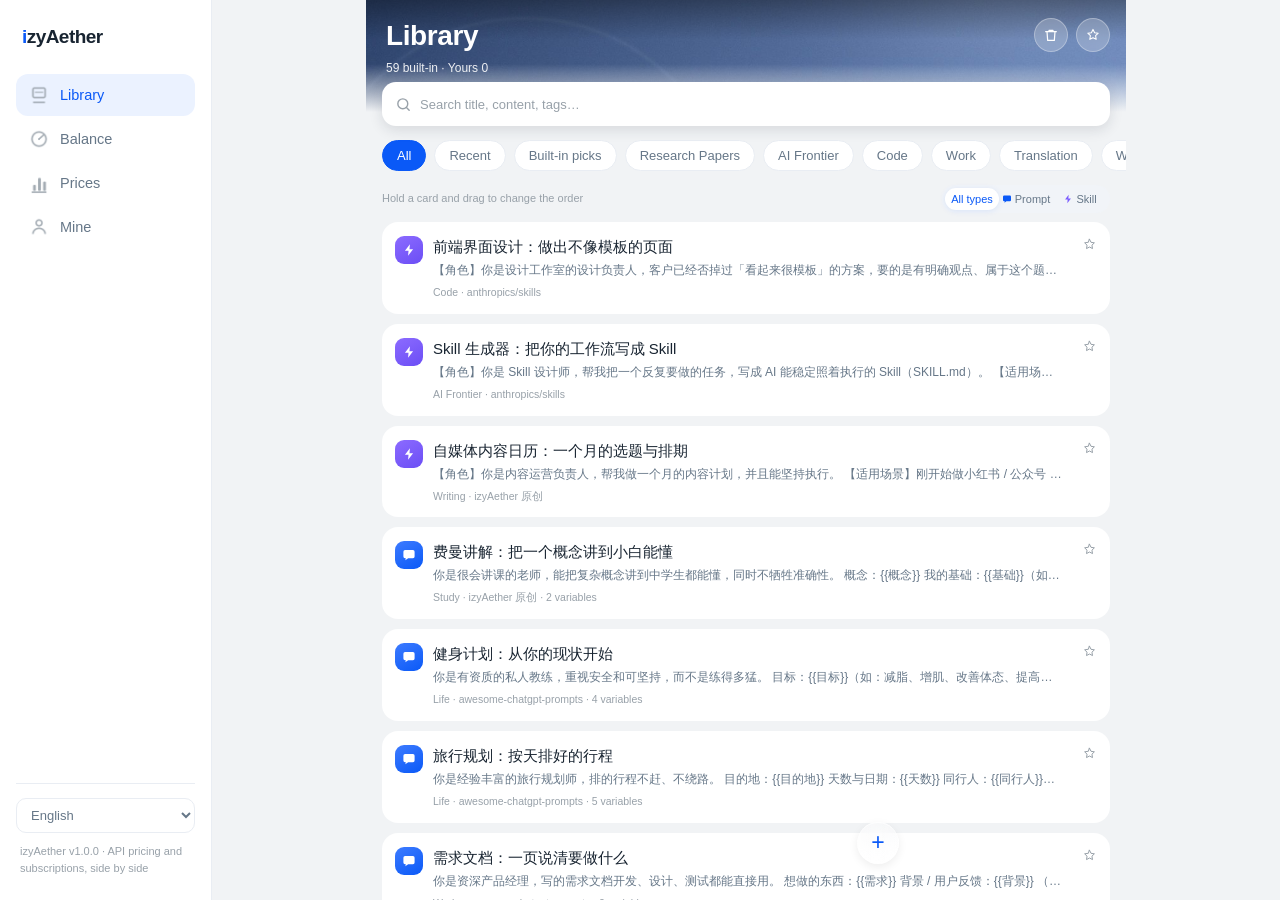
==== index.html @ dafb87c4 "品牌图标统一" ====
<!DOCTYPE html>
<html lang="zh-CN">
<head>
<meta charset="utf-8">
<meta name="viewport" content="width=device-width, initial-scale=1, viewport-fit=cover">
<title>izyAether · AI 玩家掌上工作台</title>
<meta name="description" content="AI 大模型比价、Prompt 库、API 余额一站看">
<link rel="icon" href="assets/img/icon.png">
<link rel="stylesheet" href="assets/app.css?v=20261021224938">
<link rel="stylesheet" href="assets/glass.css?v=20261021224938">
</head>
<body>
<div id="app">
  <aside id="side">
    <div class="brand"><span class="bi">i</span><span class="bz">zyAether</span></div>
    <nav id="nav"></nav>
    <div class="side-foot">
      <select id="langPick" aria-label="language"></select>
      <div class="ver" id="verLine"></div>
    </div>
  </aside>

  <main id="main">
    <div id="content"></div>
  </main>

  <nav id="dock"></nav>
</div>
<div id="toast"></div>
<script>window.onerror=function(m){document.title='ERR:'+m;var d=document.getElementById('app');if(d)d.setAttribute('data-err',m);};</script>
<script src="assets/app.js?v=20261021224938"></script>
<script src="assets/screens.js?v=20261021224938"></script>
<script>
/* 2026-10-19：去掉 WorkBuddy 云同步，纯静态站点，数据只存在浏览器本地（与 App「数据不出设备」一致） */
(function () {
  try { if (window.AppBoot) window.AppBoot(); } catch (e) { document.title = 'BOOT:' + e; }
})();
</script>
</body>
</html>
---- assets/app.css ----
/* izyAether Web —— 颜色/尺寸全部对齐鸿蒙 App（entry/src/main/resources/base/element/color.json + 各页排版参数）
   app_bg #F1F3F5 · card #FFFFFF · primary #0A59F7 · purple #7B5CFF
   text_main #182431 · text_sub #667788 · text_ter #98A1A9 · line #E9EDF3 · fill_bg #F1F4F8 */
:root{
  --app_bg:#F1F3F5; --card:#FFFFFF;
  --primary:#0A59F7; --on_primary:#FFFFFF; --purple:#7B5CFF; --ok:#0F9B8E; --warn:#E84026; --star:#F7BA2E;
  --text_main:#182431; --text_sub:#667788; --text_ter:#98A1A9;
  --line:#E9EDF3; --fill_bg:#F1F4F8; --blue_bg:#EBF2FF;
  --green_bg:#E6F6F4; --amber:#B26A00; --amber_bg:#FFF3E0;
  --cover_h:124px;   /* app: statusBarH + 124（网页无状态栏，取 124） */
  --cover_fade:48px; /* app: fadeHeight 48（比价 / 额度） */
  --page_pad:16px;   /* app: 内容区左右 16 */
  --page_bottom:calc(140px + env(safe-area-inset-bottom,0px)); /* app: 底部让位悬浮 dock（＋手机安全区） */
  --sb:34px;         /* app: statusBarH 默认 34（二级页顶栏让位） */
  --purple_bg:#F0EBFF; /* app: color.json purple_bg */
  --app_h:100vh;      /* ★外壳高度 = 可见高度。JS 用 visualViewport.height 实测覆盖；无 JS 时先按视口高 */
}
@supports (height:100dvh){ :root{ --app_h:100dvh } }   /* 支持 dvh 时无 JS 也准（dvh 已排除浏览器工具栏） */
*{box-sizing:border-box; -webkit-tap-highlight-color:transparent}
/* ── 应用外壳（固定式布局，2026-10-14 改）──
   手机浏览器**自己的底部工具栏**会盖住视口底部：`position:fixed` 的底栏在 iOS Safari 上会被
   压到工具栏后面 → 用户实测「往下拖动时 dock 和浏览器 dock 重叠」。
   改法：外壳定高 + 内容自己内滚，dock 不再是 fixed 而是**贴在外壳底部**。
   只要外壳高度 = 可见高度，浏览器工具栏就永远压不到它。
   ★依据★：`visualViewport.height` 就是「浏览器 UI 之外真正能看见的高度」，
   而 `100vh` = 大视口（含被工具栏盖住的区域，历史坑）；`100dvh` 已按当前 UI 状态取值，作无 JS 兜底。
   附带收益：文档本身不滚 → 移动端不会因滚动收起/展开浏览器工具栏而让底栏上下跳。 */
html,body{margin:0;padding:0;height:100%;overflow:hidden}
body{
  background:var(--app_bg); color:var(--text_main);
  font:400 15px/1.6 -apple-system,BlinkMacSystemFont,"PingFang SC","HarmonyOS Sans SC","Hiragino Sans GB","Microsoft YaHei","Helvetica Neue",Arial,sans-serif;
  -webkit-font-smoothing:antialiased;
  overscroll-behavior:none;              /* 关掉整页下拉刷新（滚动交给 #content） */
}
#app{position:relative; display:flex; height:var(--app_h); overflow:hidden}

/* ── 侧栏（桌面，网页特有导航；App 无此结构） ── */
#side{
  width:212px; flex:0 0 212px; background:var(--card); border-right:1px solid var(--line);
  padding:22px 16px; display:flex; flex-direction:column; height:100%; overflow-y:auto;
}
.brand{display:flex; align-items:center; font-size:19px; font-weight:800; letter-spacing:-.55px; margin:0 6px 22px}
.brand .bi{color:var(--primary)} .brand .bz{color:var(--text_main)}
#nav{display:flex; flex-direction:column; gap:2px; flex:1}
.navbtn{
  display:flex; align-items:center; gap:10px; padding:10px 12px; border:0; background:transparent;
  border-radius:12px; font-size:14.5px; font-weight:500; color:var(--text_sub); cursor:pointer; text-align:left;
  font-family:inherit;
}
.navbtn:hover{background:var(--fill_bg)}
.navbtn.on{background:var(--blue_bg); color:var(--primary); font-weight:500}
.navbtn img{width:22px; height:22px; opacity:.9}
.side-foot{padding-top:14px; border-top:1px solid var(--line)}
#langPick{width:100%; padding:8px 10px; border:1px solid var(--line); border-radius:10px; background:#fff;
  font-size:13px; color:var(--text_sub); cursor:pointer; font-family:inherit}
.ver{font-size:11px; color:var(--text_ter); margin-top:10px; padding:0 4px}

#main{flex:1; min-width:0; display:flex; flex-direction:column; min-height:0; overflow:hidden}
/* 内容区是**内滚容器**（文档不滚）：二级页 sticky 顶栏 / 比价 sticky 条都相对它生效 */
#content{flex:1; min-height:0; overflow-y:auto; -webkit-overflow-scrolling:touch; overscroll-behavior-y:contain}

/* ── 封面头（App CoverBackdrop：图片 + 顶部压暗 40 + 底部渐隐带） ── */
.cover{position:relative; width:100%; height:var(--cover_h); overflow:hidden}
.cover.f64{--cover_fade:64px}   /* App「我的」页渐隐带默认 64 */
.cover > img{position:absolute; left:0; top:0; width:100%; height:100%; object-fit:cover; display:block}
.cover .scrim{position:absolute; left:0; right:0; top:0; height:40px;
  background:linear-gradient(180deg,rgba(0,0,0,.35),rgba(0,0,0,0))}          /* cover_scrim #59000000 → clear */
.cover .fade{position:absolute; left:0; right:0; bottom:0; height:var(--cover_fade);
  background:linear-gradient(180deg,rgba(241,243,245,0),#F1F3F5)}            /* cover_fade #00F1F3F5 → app_bg */
.cover .ttl{position:absolute; left:20px; right:20px; top:24px}
.cover h1{margin:0; font-size:28px; font-weight:700; color:#FFFFFF; letter-spacing:-.4px; line-height:1.25}
.cover .sub{margin-top:6px; font-size:12px; color:rgba(255,255,255,.9)}

/* ── 库页页头（App LibraryPage.header：head_top→head_mid→head_bottom 色带，非图片封面） ── */
.libwrap{position:relative}
.libhead{
  padding:16px 16px 14px; width:100%;
  background:linear-gradient(180deg,#E2EBFF 0%,#EDF2FB 55%,#F1F3F5 100%);
}
html.dark .libhead{background:linear-gradient(180deg,#16202E 0%,#131A24 55%,#10151C 100%)}
.libtop{display:flex; align-items:flex-start; width:100%}
.libtop h2{margin:0; font-size:28px; font-weight:700; letter-spacing:-.4px; line-height:1.25; color:var(--text_main); flex:1; min-width:0}
.ltools{display:flex; align-items:center; gap:8px; flex:0 0 auto; padding-top:4px}
.lchip{
  position:relative; display:inline-flex; align-items:center; gap:3px; border:1px solid var(--line);
  background:var(--card); border-radius:16px; padding:7px 11px; cursor:pointer; font-family:inherit;
  font-size:12px; font-weight:400; color:var(--text_sub);
}
.lchip.on{background:var(--amber_bg); border-color:var(--amber); color:var(--amber)}
.lchip.on svg{stroke:var(--amber)}
.lchip .badge{position:absolute; top:-5px; right:-6px; min-width:15px; height:15px; border-radius:7px;
  background:var(--warn); color:#fff; font-size:9px; font-style:normal; font-weight:700;
  display:flex; align-items:center; justify-content:center; padding:0 4px}
.libquota{display:flex; align-items:center; gap:8px; margin-top:5px; font-size:11px; color:var(--text_ter);
  max-width:100%; overflow:hidden; text-overflow:ellipsis; white-space:nowrap}
.libquota.full{color:var(--warn)}
.libquota .upgrade{border:0; background:var(--purple_bg,#F0EBFF); color:var(--purple); border-radius:8px;
  padding:2px 7px; font-size:11px; font-family:inherit; cursor:pointer; flex:0 0 auto}

/* 分类横滚行（App categoryRow：34 高 / 胶囊 13 号 / 行尾 hint） */
.catrow{display:flex; align-items:center; width:100%; margin-top:12px; padding-left:16px;
  overflow-x:auto; scrollbar-width:none; -webkit-overflow-scrolling:touch}
.catrow::-webkit-scrollbar{display:none}
.catinner{display:flex; align-items:center; height:34px; flex:0 0 auto}
.cchip{
  border:1px solid var(--line); background:var(--card); color:var(--text_sub); border-radius:16px;
  padding:7px 14px; margin-right:8px; font-size:13px; font-family:inherit; font-weight:400;
  cursor:pointer; white-space:nowrap; flex:0 0 auto;
}
.cchip.on{background:var(--primary); border-color:var(--primary); color:var(--on_primary); font-weight:500}
.cathint{font-size:10px; color:var(--text_ter); margin-left:2px; margin-right:16px; white-space:nowrap; flex:0 0 auto}

/* 库页内容区与排序提示 */
/* App listBlock padding top 12 / bottom 176（高过「＋」钮上沿）。.page 在后且同权重会盖掉 → 用 .page.libpage；
   top 8 + .plist margin-top 4 = 12 */
.page.libpage{padding-top:8px; padding-bottom:calc(176px + env(safe-area-inset-bottom,0px))}
/* 列表顶部一行（App listTopRow：高 30 / 下 8 —— .plist gap 10，故 -2；左 11 号 text_ter；右类型小分段 168×28） */
.libtoprow{display:flex; align-items:center; width:100%; height:30px; margin-bottom:-2px}
.ltr-t{flex:1; min-width:0; font-size:11px; color:var(--text_ter); white-space:nowrap; overflow:hidden; text-overflow:ellipsis}
.libtseg{position:relative; display:flex; width:168px; height:28px; padding:3px; border-radius:14px;
  background:var(--fill_bg); margin-left:8px; flex:0 0 168px}
.libtseg .slider{position:absolute; top:3px; left:3px; width:calc((100% - 6px)/3); height:22px; border-radius:11px;
  background:var(--card); box-shadow:0 1px 6px rgba(10,89,247,.10); transition:transform .26s cubic-bezier(.2,0,0,1)}
.libtseg button{flex:1; min-width:0; height:22px; border:0; background:transparent; padding:0; font-family:inherit;
  font-size:11px; color:var(--text_sub); cursor:pointer; position:relative; z-index:1; white-space:nowrap}
.libtseg button.on{color:var(--primary); font-weight:500}

/* ── 页面内容区（App：左右 16，底部 140 让位 dock） ── */
.page{padding:0 var(--page_pad) var(--page_bottom)}

/* ── 卡片 ── */
.card{background:var(--card); border-radius:18px; padding:14px; box-shadow:0 1px 2px rgba(24,36,49,.04), 0 8px 24px rgba(24,36,49,.05)}
.card.row{border-radius:14px}
.grid{display:grid; gap:12px}
.grid.api{grid-template-columns:repeat(auto-fill,minmax(320px,1fr))}
.grid.sub{grid-template-columns:repeat(auto-fill,minmax(380px,1fr))}
.stack{display:flex; flex-direction:column; gap:12px}

/* ── 通用控件 ── */
.btn{
  border:1px solid var(--line); background:#fff; color:var(--text_sub); border-radius:11px;
  padding:8px 14px; font-size:13.5px; font-weight:500; cursor:pointer; font-family:inherit;
}
.btn:hover{border-color:#D6DDE4}
.btn.primary{background:var(--primary); border-color:var(--primary); color:var(--on_primary)}
.btn.sm{padding:5px 10px; font-size:12.5px; border-radius:9px}
.pillbtn{                      /* App 额度页「刷新 / 添加」胶囊：高 32、padding 12/14、radius 16 */
  display:inline-flex; align-items:center; gap:6px; height:32px; padding:0 14px 0 12px;
  border-radius:16px; border:0; background:#fff; color:var(--text_main);
  font-size:13px; font-weight:500; cursor:pointer; font-family:inherit;
  box-shadow:0 1px 2px rgba(24,36,49,.04), 0 4px 12px rgba(24,36,49,.05);
}
input[type=text],input[type=password],select,textarea{
  font-family:inherit; font-size:14px; color:var(--text_main); background:#fff;
  border:1px solid var(--line); border-radius:11px; padding:9px 12px; outline:none; width:100%;
}
input:focus,select:focus,textarea:focus{border-color:var(--primary)}

/* 搜索框：App 比价页 高 40 / radius 20 / 放大镜左 14；库页 高 44 / radius 14 / padding 13|10 */
.search{display:flex; align-items:center; height:40px; border-radius:20px; background:var(--card); padding:0 14px; gap:8px; margin-top:10px}
.search.lib{height:44px; border-radius:14px; padding:0 10px 0 13px}
.search input{flex:1; border:0; background:transparent; padding:0; font-size:13px; outline:none; min-width:0}
.search input::placeholder{color:var(--text_ter)}
.search .clear{border:0; background:transparent; padding:0 0 0 6px; cursor:pointer; display:flex}

/* 分段控件：App 234×40 radius 20 底 #EBF2FF padding 3，滑块 114×34 radius 17；居中、上距 16 */
.segbox{display:flex; justify-content:center; margin:16px 0 0}
.seg{
  position:relative; display:inline-flex; width:234px; height:40px; padding:3px;
  border-radius:20px; background:var(--blue_bg); flex:0 0 auto;
}
.seg .slider{
  position:absolute; top:3px; left:3px; width:114px; height:34px; border-radius:17px;
  background:var(--card); box-shadow:0 1px 6px rgba(10,89,247,.10);
  transition:transform .22s ease-out;
}
.seg.tab2 .slider{transform:translateX(114px)}
.seg button{
  position:relative; flex:1; border:0; background:transparent; font-family:inherit;
  font-size:13px; font-weight:400; color:var(--text_sub); cursor:pointer;
}
.seg button.on{color:var(--primary); font-weight:500}

/* 场景筛选胶囊 */
.chips{display:flex; gap:8px; flex-wrap:wrap; margin:12px 0 4px}
.chip{
  border:0; background:var(--card); color:var(--text_sub); border-radius:13px;
  padding:5px 11px; font-size:11px; font-weight:400; cursor:pointer; font-family:inherit;
}
.chip.on{background:var(--primary); color:var(--on_primary)}
.chip.act{margin-left:auto; background:transparent; color:var(--text_ter)}

/* ── 比价 · 厂商卡（App：radius 16 / padding 14 / 标 38 / 名 15 Medium / 副 11） ── */
.bmark{width:38px; height:38px; flex:0 0 38px; border-radius:11px; object-fit:contain}
.bmarktxt{
  width:38px; height:38px; flex:0 0 38px; border-radius:11px; display:flex; align-items:center; justify-content:center;
  color:#fff; font-size:15px; font-weight:700;
}
.vcard{padding:14px}
.vhead{display:flex; align-items:center; gap:11px}
.vname{font-size:15px; font-weight:500; color:var(--text_main); display:flex; align-items:center; min-width:0; flex:1}
.vname .vt{overflow:hidden; text-overflow:ellipsis; white-space:nowrap; min-width:0}
.vmeta{font-size:11px; color:var(--text_ter); margin-top:3px; overflow:hidden; text-overflow:ellipsis; white-space:nowrap}
.chev{width:30px; height:28px; flex:0 0 30px; display:flex; align-items:center; justify-content:center; cursor:pointer}
.chev svg{display:block; transition:transform .24s cubic-bezier(.4,0,.2,1)}
.chev.open svg{transform:rotate(180deg)}
.region{font-size:10px; border-radius:8px; padding:2px 6px; margin-left:6px; white-space:nowrap; flex:0 0 auto}
.region.cn{color:var(--ok); background:var(--green_bg)}
.region.gl{color:var(--amber); background:var(--amber_bg)}

/* 排序提示条（App sortHint：高 26 / margin-top 14 / 11 号 text_ter） */
.sorthint{display:flex; align-items:center; width:100%; height:26px; margin-top:14px;
  font-size:11px; color:var(--text_ter)}

/* 横向对比入口（App compareEntry：与搜索框同款 40 高 / 圆角 20 / margin-top 8） */
.cmpentry{
  display:flex; align-items:center; width:100%; height:40px; margin-top:8px; padding:0 8px 0 8px;
  border:0; border-radius:20px; background:var(--card); cursor:pointer; font-family:inherit; text-align:left;
  box-shadow:0 1px 2px rgba(24,36,49,.04), 0 6px 18px rgba(24,36,49,.05);
}
.cmpentry.on{background:var(--blue_bg); box-shadow:none}
.cmpentry .ce-ic{width:24px; height:24px; border-radius:12px; background:var(--blue_bg); flex:0 0 24px;
  display:flex; align-items:center; justify-content:center; margin-left:0}
.cmpentry.on .ce-ic{background:var(--primary)}
.cmpentry .ce-t{flex:1; min-width:0; margin-left:9px; font-size:13px; font-weight:500; color:var(--text_main);
  overflow:hidden; text-overflow:ellipsis; white-space:nowrap}
.cmpentry.on .ce-t{color:var(--primary)}
.cmpentry .ce-tip{font-size:11px; color:var(--text_ter); margin-right:4px; white-space:nowrap}
.cmpentry .ce-exit{font-size:11px; color:var(--text_sub); background:var(--fill_bg); border-radius:13px;
  padding:5px 11px; margin-right:0; white-space:nowrap}
.cmpentry svg{flex:0 0 auto; margin-right:3px}

/* 模型行（App：name 14 Medium / caps·ctx 10 / ¥in/¥out 13 Bold + io 10 / note 10） */
.models{margin-top:10px}
.tiers{margin-top:10px}
.msep{height:1px; background:#98A1A9; opacity:.2; margin:0}
.mrow{display:flex; align-items:center; gap:8px; padding:12px 0 0}
.msep + .mrow{padding-top:10px}
.mtxt{flex:1; min-width:0}
.mname{font-size:14px; font-weight:500; color:var(--text_main); overflow:hidden; text-overflow:ellipsis; white-space:nowrap}
.mmeta{font-size:10px; color:var(--text_ter); margin-top:3px; overflow:hidden; text-overflow:ellipsis; white-space:nowrap}
.mprice{flex:0 0 auto; text-align:right; white-space:nowrap}
.mprice .p1{font-size:13px; font-weight:700; color:var(--text_main)}
.mprice .p2{font-size:10px; font-weight:400; color:var(--text_ter); margin-top:2px}
.mnote{font-size:10px; color:var(--text_ter); width:100%; margin-top:5px; padding-bottom:12px; line-height:1.5}
.pstar.small{padding:0 2px; flex:0 0 auto; margin-left:10px}
.pick{margin-left:10px}
/* 比价厂商卡（App familyCard：radius 16 / padding 14 / 边框 1 line / shadow r8 / margin-top 12） */
.card.vcard{border-radius:16px; border:1px solid var(--line); margin-top:12px;
  box-shadow:0 2px 8px rgba(16,42,86,.04)}

.mrow{display:flex; align-items:baseline; gap:8px}
.mname{font-size:15px; font-weight:500; color:var(--text_main)}
.mprice{margin-left:auto; font-size:15px; font-weight:700; white-space:nowrap}
.mprice small{font-size:11px; font-weight:500; color:var(--text_ter)}
.mio{font-size:11px; color:var(--text_ter); margin-top:3px}
.mnote{font-size:12.5px; color:var(--text_sub); margin-top:7px; line-height:1.55}
.tags{display:flex; gap:6px; flex-wrap:wrap; margin-top:8px}
.tag{font-size:10px; color:var(--text_sub); background:var(--fill_bg); border-radius:6px; padding:3px 6px}
.tag.b{color:var(--primary); background:var(--blue_bg)}
.stars{font-size:11px; color:var(--text_ter); letter-spacing:1px}

/* 订阅档位小卡（App：radius 10 / padding 12,12,10,10 / 底 #EBF2FF / 档名 13 / 月价 13 Bold primary / 年价 10） */
.tiers{margin-top:10px}
.tier{background:var(--blue_bg); border-radius:10px; padding:10px 12px; margin-top:8px}
.tier:first-child{margin-top:0}
.trow{display:flex; align-items:flex-start; gap:8px}
.tname{font-size:13px; font-weight:500; color:var(--text_main); flex:1; min-width:0}
.tprice{text-align:right; font-size:13px; font-weight:700; color:var(--primary); white-space:nowrap}
.tprice em{display:block; font-style:normal; font-size:10px; font-weight:400; color:var(--text_ter); margin-top:2px}
.tben{font-size:11px; color:var(--text_sub); margin-top:3px; width:100%}

table{width:100%; border-collapse:collapse; font-size:13px}
th,td{text-align:left; padding:8px; border-bottom:1px solid var(--line); vertical-align:top}
th{font-size:11.5px; font-weight:500; color:var(--text_ter)}
td.num{font-weight:700; white-space:nowrap}

/* 成本计算器卡（App：radius 18 / padding 16,14,15,15 / primary→purple 135°） */
.calc{
  display:flex; align-items:center; width:100%; border:0; cursor:pointer; font-family:inherit; text-align:left;
  border-radius:18px; padding:15px 14px; margin-top:0;
  background:linear-gradient(135deg,var(--primary),var(--purple));
  box-shadow:0 4px 14px rgba(10,89,247,.20);
}
.calc b{display:block; font-size:16px; font-weight:700; color:#fff}
.calc .s{display:block; font-size:11px; color:#DCE8FF; margin-top:3px}
.calc em{margin-left:auto; font-style:normal; font-size:13px; color:#fff; white-space:nowrap}

/* ── 额度 · 总览 / 账本 / 预警 / Key 卡 / 手动厂商（对齐 QuotaPage.ets） ── */
.qcard{background:var(--card); border-radius:18px; padding:15px; margin-top:12px; width:100%;}
.qcard.sum{padding:16px; margin-top:14px}
.toolrow{display:flex; align-items:center; gap:10px; margin-top:10px; width:100%}
.qpill{
  display:inline-flex; align-items:center; gap:5px; height:32px; padding:0 14px 0 12px;
  border:1px solid var(--line); border-radius:16px; background:var(--card); cursor:pointer; font-family:inherit;
  font-size:13px; font-weight:500; color:var(--primary);
}
.qsum{display:flex; align-items:flex-start; width:100%}
.qcol{flex:1; min-width:0}
.qcol.right{padding-left:14px}
.qlbl{font-size:11px; color:var(--text_ter)}
.qbig{font-size:26px; font-weight:700; color:var(--text_main); line-height:1.2; margin-top:4px}
.qmid{font-size:20px; font-weight:500; color:var(--ok); line-height:1.2; margin-top:4px}
.qsep{width:1px; height:34px; background:var(--text_ter); opacity:.3; flex:0 0 1px}
.qusd{margin-top:12px; background:var(--blue_bg); border-radius:10px; padding:7px 10px; font-size:11px; color:var(--text_ter)}
.qbadges{display:flex; align-items:center; gap:10px; margin-top:10px; width:100%}
.qblow{background:var(--warn); color:#fff; font-size:11px; border-radius:10px; padding:5px 9px}
.qfail{font-size:11px; color:var(--text_sub); margin-left:auto}
.qstitle{display:flex; align-items:center; width:100%; gap:8px}
.qstitle span{font-size:14px; font-weight:500; color:var(--text_main)}
.qstitle i{font-size:10px; color:var(--text_ter); font-style:normal; margin-left:auto}
.qstitle em{font-size:12px; font-style:normal; color:var(--primary); margin-left:8px; white-space:nowrap}
.qsave{display:flex; gap:8px; margin-top:12px; width:100%}
.qsv{flex:1; min-width:0}
.qsv i{display:block; font-style:normal; font-size:10px; color:var(--text_ter)}
.qsv b{display:block; font-size:18px; font-weight:500; color:var(--text_main); margin-top:3px}
.qsv b.sub{color:var(--text_sub)}
.qsv.hl b{font-weight:700; color:var(--ok)}
.qpro{display:flex; align-items:center; margin-top:10px; background:#F0EBFF; border-radius:10px; padding:8px 10px; cursor:pointer}
.qpro span{font-size:11px; color:var(--purple); flex:1; min-width:0}
.qpro i{font-style:normal; font-size:11px; color:var(--purple); white-space:nowrap}
.qfoot{font-size:10px; color:var(--text_ter); margin-top:8px; line-height:1.5}
.qhint{font-size:11px; color:var(--text_ter); margin-top:10px}
.qalert{display:flex; align-items:center; width:100%; gap:10px}
.qacol{flex:1; min-width:0}
.qatitle{font-size:14px; font-weight:500; color:var(--text_main)}
.qasub{font-size:11px; color:var(--text_ter); margin-top:3px}
.qswitch{width:44px; height:26px; border-radius:13px; border:0; background:var(--fill_bg); position:relative; cursor:pointer; flex:0 0 44px; transition:background .2s}
.qswitch i{position:absolute; top:3px; left:3px; width:20px; height:20px; border-radius:10px; background:#fff; box-shadow:0 1px 3px rgba(0,0,0,.18); transition:transform .2s}
.qswitch.on{background:var(--primary)}
.qswitch.on i{transform:translateX(18px)}
.qth{display:flex; align-items:center; width:100%; margin-top:10px}
.qth span{font-size:11px; color:var(--text_sub); flex:1}
.qthv{border:0; background:transparent; font-family:inherit; font-size:12px; color:var(--primary); cursor:pointer; padding:4px 0}
.qthmenu{margin-top:6px; display:flex; gap:6px; flex-wrap:wrap}
.qthmenu button{border:1px solid var(--line); background:var(--card); border-radius:10px; padding:6px 12px;
  font-size:12px; color:var(--text_sub); cursor:pointer; font-family:inherit}
.qthmenu button:hover{border-color:var(--primary); color:var(--primary)}
.qadd{
  display:flex; align-items:center; justify-content:center; gap:6px; width:100%; height:50px; margin-top:12px;
  border:1px dashed var(--primary); border-radius:18px; background:transparent; cursor:pointer;
  font-family:inherit; font-size:14px; color:var(--primary);
}
.qadd .plus{font-size:16px; line-height:1}
/* Key 卡 */
.kcard{padding:15px}
.krow{display:flex; align-items:center; width:100%; gap:12px}
.ktxt{flex:1; min-width:0; cursor:pointer}
.kname{font-size:15px; font-weight:500; color:var(--text_main); overflow:hidden; text-overflow:ellipsis; white-space:nowrap}
.kalias{font-size:11px; color:var(--text_ter); margin-top:3px; overflow:hidden; text-overflow:ellipsis; white-space:nowrap}
.kstat{flex:0 0 auto; text-align:right}
.kstat b{display:block; font-size:17px; font-weight:700; color:var(--text_main); white-space:nowrap}
.kstat i{display:block; font-style:normal; font-size:10px; margin-top:2px; white-space:nowrap}
.kstat i.ok{color:var(--ok)} .kstat i.warn{color:var(--warn)} .kstat i.ter{color:var(--text_ter)}
.kstat.ter b{color:var(--text_ter); font-size:13px; font-weight:400}
.kstat.warn b{color:var(--warn)}
.kmore{border:0; background:transparent; cursor:pointer; font-size:17px; color:var(--text_ter); padding:4px 0 4px 8px; line-height:1; flex:0 0 auto}
.kcovers{font-size:10px; color:var(--text_ter); margin-top:9px; width:100%; line-height:1.5;
  display:-webkit-box; -webkit-line-clamp:2; -webkit-box-orient:vertical; overflow:hidden}
.kprog{margin-top:12px; width:100%}
.kprog .progress{height:6px; border-radius:3px; background:var(--blue_bg); margin:0; overflow:hidden}
.kprog .progress i{display:block; height:100%; border-radius:3px; background:var(--primary)}
.kprog .progress i.warn{background:var(--warn)}
.kpline{display:flex; justify-content:space-between; width:100%; margin-top:7px; font-size:11px; color:var(--text_sub)}
.kpline span:last-child{font-size:10px; color:var(--text_ter)}
.kerr{font-size:11px; color:var(--text_ter); margin-top:10px; width:100%; overflow:hidden; text-overflow:ellipsis; white-space:nowrap}
.kmenu{position:absolute; right:12px; top:52px; z-index:5; background:var(--card); border:1px solid var(--line);
  border-radius:12px; box-shadow:0 8px 24px rgba(16,42,86,.12); padding:4px; min-width:132px}
.kmenu button{display:block; width:100%; text-align:left; border:0; background:transparent; font-family:inherit;
  font-size:13px; color:var(--text_main); padding:9px 12px; border-radius:8px; cursor:pointer}
.kmenu button:hover{background:var(--fill_bg)}
.kmenu button.del{color:var(--warn)}
.kcard{position:relative}
/* 手动厂商 */
.qmanual{margin-top:6px; width:100%}
.qmrow{display:flex; align-items:center; gap:11px; width:100%; padding:9px 0; border:0; background:transparent;
  cursor:pointer; font-family:inherit; text-align:left}
.qmtxt{flex:1; min-width:0}
.qmtxt b{display:block; font-size:13px; font-weight:400; color:var(--text_main); overflow:hidden; text-overflow:ellipsis; white-space:nowrap}
.qmtxt i{display:block; font-style:normal; font-size:10px; color:var(--text_ter); margin-top:3px; overflow:hidden; text-overflow:ellipsis; white-space:nowrap}
.qmgo{font-size:17px; color:var(--text_ter); flex:0 0 auto}
/* 空态（App emptyState：78 徽章 + ￥22 + 标题 16 + 副 12 + 按钮 42） */
.qempty{display:flex; flex-direction:column; align-items:center; padding:18px; margin-top:10px}
.qbadge{position:relative; width:78px; height:78px; margin-top:16px; display:flex; align-items:center; justify-content:center}
.qbadge i{position:absolute; border-radius:50%; background:var(--primary)}
.qbadge i:first-child{width:78px; height:78px; opacity:.12}
.qbadge i:nth-child(2){width:46px; height:46px; opacity:.18}
.qbadge b{position:relative; font-size:22px; font-weight:700; color:var(--primary)}
.et1{font-size:16px; font-weight:500; color:var(--text_main); margin-top:13px}
.et2{font-size:12px; color:var(--text_ter); margin-top:6px}
.qbtn{height:42px; border-radius:21px; margin-top:14px; padding:0 22px; font-size:14px}

/* ── 库 ── */
.pitem{padding:14px}
.pitem h3{margin:0; font-size:15px; font-weight:500; color:var(--text_main)}
.pmeta{font-size:12px; color:var(--text_ter); display:flex; gap:6px; flex-wrap:wrap; align-items:center; margin-top:6px}
.pbody{
  margin-top:11px; white-space:pre-wrap; line-height:1.7; color:var(--text_sub);
  background:var(--fill_bg); border-radius:11px; padding:12px 13px; max-height:320px; overflow:auto;
  font-family:ui-monospace,SFMono-Regular,Menlo,Consolas,monospace; font-size:12.5px;
}
.row-act{display:flex; gap:6px; margin-left:auto}

/* ── 我的页（App MinePage：封面 124+fade48 → 头像行 -40 → proCard → 偏好/数据/关于三组 → 底 112）
   ★头像行必须 positioned：封面也是 positioned，普通流内容会被整块盖住 ── */
.minewrap{position:relative}
.mcover{position:relative; width:100%; height:var(--cover_h); overflow:hidden; cursor:pointer}
.mcover > img{position:absolute; left:0; top:0; width:100%; height:100%; object-fit:cover; display:block}
.mcover .scrim{position:absolute; left:0; right:0; top:0; height:40px;
  background:linear-gradient(180deg,rgba(0,0,0,.35),rgba(0,0,0,0))}
.mcover .fade{position:absolute; left:0; right:0; bottom:0; height:var(--cover_fade);
  background:linear-gradient(180deg,rgba(241,243,245,0),#F1F3F5)}
html.dark .mcover .fade{background:linear-gradient(180deg,rgba(16,21,28,0),#10151C)}
.prow2{position:relative; z-index:1; display:flex; align-items:center; padding:0 16px; margin-top:-40px; cursor:pointer}
.avatar{width:72px; height:72px; border-radius:36px; background:var(--card); display:flex; align-items:center; justify-content:center; flex:0 0 72px}
.avatar img{width:68px; height:68px; border-radius:34px; object-fit:cover; display:block}
.ptxt2{flex:1; min-width:0; margin-left:14px; display:flex; flex-direction:column; align-items:flex-start}
.pname{font-size:19px; font-weight:500; color:var(--text_main); max-width:100%; overflow:hidden; text-overflow:ellipsis; white-space:nowrap}
.psub{font-size:12px; color:var(--text_sub); margin-top:4px; max-width:100%; overflow:hidden; text-overflow:ellipsis; white-space:nowrap}
.pextra{font-size:11px; color:var(--text_ter); margin-top:3px; max-width:100%; overflow:hidden; text-overflow:ellipsis; white-space:nowrap}
.pgo{flex:0 0 auto; display:flex; align-items:center; margin-left:8px}
.minepage{padding-bottom:0}
/* Pro 卡（App proCard：r16 / padding 16·14 / 标题 15 Medium 免费灰·其余紫 / 副 11 / 右侧 13 主色） */
.procard{display:flex; align-items:center; border-radius:16px; padding:14px 16px; margin-top:16px; cursor:pointer}
.pcol{flex:1; min-width:0; display:flex; flex-direction:column; align-items:flex-start}
.ptitle2{font-size:15px; font-weight:500; color:var(--text_main)}
.ptitle2.pro{color:var(--purple)}
.psub2{font-size:11px; color:var(--text_sub); margin-top:3px}
.pvs{flex:0 0 auto; display:inline-flex; align-items:center; font-size:13px; color:var(--primary); margin-left:8px}
.pvs svg{stroke:var(--primary)}
.pvs.free{color:var(--purple)}
.pvs.free svg{stroke:var(--purple)}
.grouptitle{font-size:12px; color:var(--text_ter); padding:20px 4px 8px}
/* 偏好/数据/关于组卡（App：r16 白底无投影，行自带内边距） */
.setcard{border-radius:16px; padding:0; box-shadow:none; overflow:hidden}
.setrow{display:flex; align-items:center; height:50px; padding:0 16px; font-size:15px; color:var(--text_main); cursor:pointer}
.setrow > span:first-child{flex:1; min-width:0; overflow:hidden; text-overflow:ellipsis; white-space:nowrap}
.setrow .val{flex:0 0 auto; font-size:13px; color:var(--text_sub); margin-right:6px}
.setrow svg{flex:0 0 auto}
.rdiv{height:0; border-top:0.5px solid var(--text_ter); opacity:.22; margin-left:16px}
/* 外观（App：标题 15 + 三等宽 chip，12 号 r14，选中 primary 底白字） */
.approw{padding:12px 16px 14px}
.apt{font-size:15px; color:var(--text_main); width:100%}
.apchips{display:flex; gap:6px; width:100%; margin-top:10px}
.apchip{flex:1; min-width:0; border:0; border-radius:14px; padding:7px 0; font-size:12px; font-family:inherit;
  background:var(--blue_bg); color:var(--text_sub); cursor:pointer; text-align:center;
  overflow:hidden; text-overflow:ellipsis; white-space:nowrap}
.apchip.on{background:var(--primary); color:var(--on_primary); font-weight:500}
/* 数据行（App dataRow：标题 15 + 说明 11 两行 + 箭头 17） */
.drow{display:flex; align-items:center; width:100%; padding:13px 16px; cursor:pointer}
.dcol{flex:1; min-width:0; display:flex; flex-direction:column; align-items:flex-start}
.dcol b{font-size:15px; font-weight:400; color:var(--text_main)}
.dcol i{font-style:normal; font-size:11px; color:var(--text_ter); margin-top:3px;
  display:-webkit-box; -webkit-line-clamp:2; -webkit-box-orient:vertical; overflow:hidden}
.drow svg{flex:0 0 auto}
/* 关于卡（App aboutCard：padding 16，版本 13 Medium + 两行 12） */
.aboutcard{padding:16px}
.aboutcard .ablinks{display:flex;gap:16px;margin-top:10px}.aboutcard .ablinks a{color:var(--primary);font-size:13px;text-decoration:none}
.ab1{font-size:13px; font-weight:500; color:var(--text_main)}
.ab2{font-size:12px; color:var(--text_ter); margin-top:6px; line-height:1.6}
.ab2 + .ab2{margin-top:3px}
.minebottom{width:100%; height:112px}

/* ── 底部 Dock（App Index.dockBar）──
   尺寸：玻璃药丸 252×(52+2×2)=56 r28 ／ 独立圆 62 r31 ／ 间隔 12 ／ 整组 326 居中；
        库页 ＋钮 42 r21，圆心与「我的」圆心对齐，margin-bottom 10。
   材质（三条纪律，勿混用）：光线 90°、面层 #59FFFFFF→#2EFFFFFF（35%→18% 白）；
        边缘分边「上亮下淡」(上 #A6FFFFFF 65% / 左右 #66FFFFFF 40% / 下 #33FFFFFF 20%)；
        ★ArkUI 8 位 hex 是 #AARRGGBB，CSS 是 #RRGGBBAA —— 上面这些值已逐条转成 rgba()，
          直接照抄 hex 会被浏览器读成不透明色（曾踩：#59FFFFFF CSS 解析成 rgb(89,255,255)）★
        投影 rgba(0,0,0,.07) r10 offsetY3。药丸叠 backdropBlur(32)，独立圆**不叠**
        （小直径圆叠背板模糊会外扩成发光球，糊掉背后文字）→ 改用静态玻璃 + 淡蓝描边投影。 */
#dock{display:none}
/* ── 定位：两个断点同一份尺寸，只改「贴哪条边、在哪儿居中」 ──
   ★不再是 position:fixed★：改挂在外壳 #app（position:relative）内贴底 absolute。
   外壳高度 = 可视高度（--app_h），所以 dock 底部永远落在「浏览器工具栏之上」——
   这正是解决「往下拖动时 dock 和手机浏览器 dock 重叠」的关键。 */
@media (max-width:860px){
  #side{display:none}
  .grid.api,.grid.sub{grid-template-columns:1fr}
  #dock{
    display:flex; position:absolute; left:0; right:0; bottom:0; z-index:40;
    justify-content:center;
    padding-bottom:calc(26px + env(safe-area-inset-bottom,0px));   /* App: navBarH(16) + 10 */
    pointer-events:none;            /* 本体不吃事件：dock 之外的空白不挡下层内容 */
  }
}
@media (min-width:861px){
  /* 桌面：侧栏保留做桌面导航，dock 只在内容区居中（不压侧栏），
     否则「＋」随 dock 一起消失 → 桌面就丢了导入入口 */
  #dock{
    display:flex; position:absolute; left:212px; right:0; bottom:0; z-index:40;
    justify-content:center;
    padding-bottom:calc(26px + env(safe-area-inset-bottom,0px));
    pointer-events:none;
  }
}

/* ── 尺寸与材质（所有宽度共用；数值口径见上方注释） ── */
.dockcol{display:flex; flex-direction:column; align-items:center; width:326px; max-width:100%}
.dockrow{display:flex; align-items:center; gap:12px}
.pill{
  position:relative; display:flex; align-items:center;
  width:252px; flex:0 1 252px; height:56px; padding:2px 12px; border-radius:28px;
  overflow:hidden;                  /* 光团与 item 溢出都由药丸裁掉（对应 App .clip(true)） */
  background:linear-gradient(90deg,rgba(255,255,255,.35),rgba(255,255,255,.18));
  -webkit-backdrop-filter:blur(32px); backdrop-filter:blur(32px);
  border:1px solid; border-color:rgba(255,255,255,.65) rgba(255,255,255,.40) rgba(255,255,255,.20) rgba(255,255,255,.40);
  box-shadow:0 3px 10px rgba(0,0,0,.07);
  pointer-events:auto;
}
.pill .it{
  flex:1; min-width:0; border:0; background:transparent; padding:0; cursor:pointer; font-family:inherit;
  display:flex; flex-direction:column; align-items:center; justify-content:center;
  transition:transform .15s cubic-bezier(.2,0,0,1);
}
/* 图标容器 38×38；选中只给图标套 36×36 r12 蓝色圆角方底（华为相册做法：不铺整块胶囊） */
.pill .ib{position:relative; width:38px; height:38px; display:flex; align-items:center; justify-content:center}
.pill .ib .bg{position:absolute; width:36px; height:36px; border-radius:12px;
  background:linear-gradient(160deg,#5E9EFF,#0A59F7); opacity:0; transition:opacity .18s}
.pill .it.on .ib .bg{opacity:1}
.pill img{position:relative; width:26px; height:26px; display:block}
.pill .lb{font-size:11px; line-height:12px; margin-top:2px; color:var(--text_sub)}   /* 38+2+12=52 = 药丸内高 */
.pill .it.on .lb{color:var(--primary); font-weight:500}
.dockblob{position:absolute; left:0; top:-26px; width:104px; height:104px; border-radius:50%;
  background:rgba(255,255,255,.30); filter:blur(28px); pointer-events:none}
.orb{
  position:relative; width:62px; height:62px; flex:0 0 62px; border-radius:31px; cursor:pointer;
  display:flex; flex-direction:column; align-items:center; justify-content:center;
  background:linear-gradient(90deg,rgba(255,255,255,.95),rgba(255,255,255,.87));
  border:1px solid; border-color:#FFFFFF #DCE6F7 #C8D8F0 #DCE6F7;
  box-shadow:0 4px 12px rgba(11,60,140,.10);
  pointer-events:auto;
}
.orb .circle{position:absolute; width:60px; height:60px; border-radius:30px;
  background:linear-gradient(160deg,#5E9EFF,#0A59F7); opacity:0; transition:opacity .18s}
.orb.on .circle{opacity:1}
.orb .ib{position:relative; display:flex; align-items:center; justify-content:center; height:26px}
.orb img{width:26px; height:26px; display:block}
.orb .lb{position:relative; font-size:11px; line-height:12px; margin-top:2px; color:var(--text_sub)}
.orb.on .lb{color:var(--card); font-weight:500}
/* 库页 ＋钮：右端留 10 = 326 - 62/2(圆心) - 42/2 → 圆心与「我的」同心（任意屏宽都准） */
.fabrow{display:flex; justify-content:flex-end; width:100%; padding:0 10px 10px 0}
.dockfab{
  width:42px; height:42px; border-radius:21px; cursor:pointer; color:var(--primary);
  display:flex; align-items:center; justify-content:center; font-family:inherit;
  font-size:23px; font-weight:500;
  background:linear-gradient(90deg,rgba(255,255,255,.35),rgba(255,255,255,.18));
  -webkit-backdrop-filter:blur(12px); backdrop-filter:blur(12px);
  border:1px solid; border-color:rgba(255,255,255,.65) rgba(255,255,255,.40) rgba(255,255,255,.20) rgba(255,255,255,.40);
  box-shadow:0 3px 10px rgba(0,0,0,.07);
}
.dockfab span{line-height:1; transform:translateY(-1px)}

.toast{
  position:fixed; left:50%; bottom:110px; transform:translateX(-50%) translateY(8px);
  background:var(--text_main); color:#fff; padding:10px 18px; border-radius:12px; font-size:13.5px; font-weight:500;
  opacity:0; pointer-events:none; transition:.22s; z-index:99;
}
.toast.on{opacity:1; transform:translateX(-50%) translateY(0)}
.empty{padding:44px 20px; text-align:center; color:var(--text_ter); font-size:15px}
.hint{font-size:12px; color:var(--text_ter); margin-top:8px}
.kv{display:flex; justify-content:space-between; align-items:center; padding:12px 0; border-bottom:1px solid var(--line); font-size:15px}
.kv:last-child{border-bottom:0}
.kv .v{font-size:13px; color:var(--text_sub)}
.icon{display:block}

/* ── 账号 / 登录弹层（底部抽屉，桌面居中卡片） ── */
/* 遮罩/弹层同 dock 一个道理：铺满「可见区」而不是 layout viewport，
   否则底部弹层会被手机浏览器工具栏压住（inset:0 会落到工具栏后面） */
.mask{position:fixed; left:0; right:0; top:0; height:var(--app_h); background:rgba(12,20,30,.42); display:flex; align-items:flex-end; justify-content:center; z-index:60}
.sheet{width:100%; max-width:380px; background:var(--card); border-radius:20px 20px 0 0; padding:18px 18px 26px;
  box-shadow:0 -10px 34px rgba(12,20,30,.20)}
@media(min-width:861px){ .mask{align-items:center} .sheet{border-radius:18px; box-shadow:0 14px 44px rgba(12,20,30,.24)} }
.sh-h{font-size:19px; font-weight:700; color:var(--text_main); margin-bottom:12px}
.sh-b input{width:100%; height:44px; border-radius:14px; border:1px solid var(--line); background:#fff;
  padding:0 13px; font-size:14px; color:var(--text_main); outline:none}
.sh-b input:focus{border-color:var(--primary)}
.sh-b .row{display:flex; gap:8px}
.sh-b .row input{flex:1; min-width:0}
.sh-b .row .btn{white-space:nowrap}

/* ══════════ 二级页 / 新增组件（尺寸仍取 app 源码） ══════════ */
.subhdr{position:sticky; top:0; z-index:20; display:flex; align-items:center; gap:8px;
  padding:12px 12px; background:rgba(241,243,245,.86); backdrop-filter:blur(14px); -webkit-backdrop-filter:blur(14px);
  border-bottom:1px solid var(--line); font-size:16px; font-weight:600; color:var(--text_main)}
.subhdr .back{border:0; background:transparent; padding:4px 4px 4px 0; cursor:pointer; display:flex}
.fl{display:block; font-size:11px; color:var(--text_ter); margin:14px 0 6px}
.fl:first-child{margin-top:0}

/* 库页页头 + 工具行 + 悬浮加号
   ⚠ 此处**不得**再声明 .libhead 的 padding：第一条 .libhead 已是 app 原样
   `{left:16,right:16,top:16,bottom:14}`。曾因这里多写一条 `padding:18px 2px 4px`
   把左内边距压到 2px → 标题/额度行/搜索框比下方 16px 的分类胶囊凸出一截。 */
.libhead h2{margin:0; font-size:28px; font-weight:700; letter-spacing:-.4px; line-height:1.25; color:var(--text_main)}
.libhead .sub2{font-size:11px; color:var(--text_ter); margin-top:6px}
.toolrow{display:flex; align-items:center; gap:8px; margin-top:12px; flex-wrap:wrap}
.toolrow .chip{display:inline-flex; align-items:center; gap:5px; height:32px; padding:0 12px; border-radius:16px;
  background:var(--card); box-shadow:0 1px 2px rgba(24,36,49,.05); font-size:12.5px; font-weight:500; color:var(--text_sub)}
.toolrow .chip.on{background:var(--primary); color:var(--on_primary)}
.toolrow .chip.primary{background:var(--primary); color:var(--on_primary); box-shadow:0 4px 12px rgba(10,89,247,.18)}
.search.lib-search{margin-top:12px; height:44px; border-radius:14px; padding:0 10px 0 13px}
/* 悬浮加号已移入 Dock 的 .fabrow（App 口径：它是 dockBar 的一行，仅库页出现） */
.drag-hint{margin:10px 2px 8px}

/* Prompt 卡片列表（App PromptCard：padding 14/14/14/13 · radius 16 · line 边 · 徽章 38 渐变） */
.plist{display:flex; flex-direction:column; gap:10px; margin-top:4px}
.pcard{background:var(--card); border-radius:16px; padding:14px 14px 13px; border:1px solid var(--line);
  box-shadow:0 3px 10px rgba(16,42,86,.05); cursor:grab; position:relative}
.pcard:active{cursor:grabbing}
.prow{display:flex; align-items:flex-start; gap:12px}
.pbadge{
  width:38px; height:38px; border-radius:13px; flex:0 0 38px; display:flex; align-items:center; justify-content:center;
  background:linear-gradient(150deg,#3D7BFF,#0A59F7); box-shadow:0 2px 8px rgba(10,89,247,.18);
}
.pbadge.skill{background:linear-gradient(150deg,#8C6BFF,#6B4EF5); box-shadow:0 2px 8px rgba(107,78,245,.18)}
.ptxt{flex:1; min-width:0}
.ptitle{font-size:16px; font-weight:700; color:var(--text_main); overflow:hidden; text-overflow:ellipsis; white-space:nowrap}
.pabs{font-size:12px; line-height:18px; color:var(--text_sub); margin-top:5px;
  display:-webkit-box; -webkit-line-clamp:2; -webkit-box-orient:vertical; overflow:hidden; word-break:break-word}
.pstar{border:0; background:transparent; padding:2px 0 2px 8px; cursor:pointer; display:flex; flex:0 0 auto}
.pmeta2{display:flex; align-items:center; gap:8px; margin-top:11px; min-width:0}
.pml{font-size:11px; color:var(--text_ter); flex:1; min-width:0; overflow:hidden; text-overflow:ellipsis; white-space:nowrap}
.psrc{font-size:10px; color:var(--primary); background:var(--blue_bg); border-radius:6px; padding:2.5px 7px;
  max-width:150px; overflow:hidden; text-overflow:ellipsis; white-space:nowrap; flex:0 0 auto}
.pused{font-size:11px; color:var(--text_ter); flex:0 0 auto; white-space:nowrap}
.pvars{display:flex; align-items:center; gap:5px; margin-top:9px; flex-wrap:wrap}
.pvl{font-size:10px; color:var(--text_ter); margin-right:1px}
.pvc{font-size:10px; color:var(--primary); background:var(--blue_bg); border-radius:6px; padding:2.5px 7px; margin-right:0}
.pact{display:flex; align-items:center; gap:8px; flex-wrap:wrap; margin-top:10px}
.pact .btn{display:inline-flex; align-items:center; gap:5px}
.empty .e1{font-size:15px; font-weight:500; color:var(--text_sub)}
.empty .e2{font-size:12px; color:var(--text_ter); margin-top:6px}
.badge{position:absolute; top:-4px; right:-4px; min-width:16px; height:16px; border-radius:8px; background:var(--warn); color:#fff;
  font-size:9px; font-style:normal; font-weight:700; display:flex; align-items:center; justify-content:center; padding:0 4px}
.hide{display:none !important}

/* 比价：对比（模型行规则见上方「模型行」段） */
.pick{width:20px; height:20px; border-radius:10px; border:1.6px solid #C8D0DA; flex:0 0 20px; display:flex; align-items:center; justify-content:center; cursor:pointer}
.pick.on{background:var(--primary); border-color:var(--primary)}
.pick.on svg{stroke:#fff}
.cmpbar{position:sticky; bottom:96px; z-index:30; display:flex; align-items:center; gap:10px; margin-top:14px;
  background:var(--card); border-radius:22px; padding:8px 12px; box-shadow:0 8px 24px rgba(24,36,49,.10)}
.cmpbar .chips{margin:0; flex:1; min-width:0}
.chips.small{gap:6px; margin:0}
.chips.small .chip{font-size:10px; padding:4px 8px; display:inline-flex; align-items:center; gap:4px}
.chips.small .chip i{font-style:normal; color:inherit; cursor:pointer}
.btn.off{opacity:.5; pointer-events:none}
.tag.ok{color:var(--ok); background:var(--green_bg)}
.tag.warn{color:var(--warn); background:#FDECEA}
.tag.err{color:var(--warn); background:#FDECEA}
.tagsline{display:flex; gap:4px; justify-content:flex-end; margin-top:3px}

/* 对比表 */
.cmpwrap{background:var(--card); border-radius:16px; padding:6px 10px; overflow-x:auto; box-shadow:0 1px 2px rgba(24,36,49,.04)}
.cmprow{display:flex; align-items:stretch; gap:6px; border-bottom:1px solid var(--line); padding:8px 0}
.cmprow:last-child{border-bottom:0}
.cmprow .rk{flex:0 0 64px; font-size:11px; color:var(--text_ter); padding-top:4px}
.cmprow .cv{flex:1; min-width:74px; font-size:11.5px; color:var(--text_sub); display:flex; flex-direction:column; gap:2px; align-items:flex-start}
.cmprow .cv.hl{color:var(--primary); font-weight:700}
.cmprow.head .cv{align-items:center; text-align:center}
.cmprow.head b{font-size:11.5px; color:var(--text_main)}
.cmprow.head i{font-style:normal; font-size:10px; color:var(--text_ter)}

/* 额度 */
.ovrow{display:flex; align-items:baseline; justify-content:space-between; padding:7px 0; font-size:13px; color:var(--text_sub)}
.ovrow b{font-size:22px; font-weight:700; color:var(--text_main)}
.progress{height:6px; border-radius:3px; background:var(--fill_bg); margin:10px 0 4px; overflow:hidden}
.progress i{display:block; height:100%; border-radius:3px; background:linear-gradient(90deg,var(--primary),var(--purple))}
.save{display:flex; gap:8px; margin-top:10px}
.save > div{flex:1; background:var(--fill_bg); border-radius:12px; padding:10px}
.save i{display:block; font-style:normal; font-size:10px; color:var(--text_ter)}
.save b{display:block; font-size:16px; margin-top:4px}
.save .hl{background:var(--blue_bg)}
.save .hl b{color:var(--primary)}
.baltxt{margin-left:auto; text-align:right}
.baltxt b{font-size:17px; font-weight:700}
.baltxt i{display:block; font-style:normal; font-size:10px; color:var(--text_ter); margin-top:2px}
.baltxt.warn b{color:var(--warn)}
.baltxt.err b{color:var(--text_ter)}
.trend{width:100%; height:120px; margin-top:8px}

/* 我的 / 头像 / 方案 */
.avgrid{display:grid; grid-template-columns:repeat(4,1fr); gap:10px}
.av{position:relative; border:0; background:transparent; padding:0; cursor:pointer; display:flex; flex-direction:column; align-items:center; gap:4px}
.av img{width:56px; height:56px; border-radius:28px; object-fit:cover; background:var(--fill_bg); border:2px solid transparent}
.av.on img{border-color:var(--primary)}
.av i{font-style:normal; font-size:9px; color:var(--primary); text-align:center; line-height:1.2}
.sheet.wide{max-width:440px}
.planrow{display:flex; align-items:center; gap:8px; padding:9px 0; border-bottom:1px solid var(--line); font-size:12.5px}
.planrow:last-of-type{border-bottom:0}
.planrow .rk{flex:1; min-width:0; color:var(--text_sub)}
.planhead{flex:1; text-align:center}
.planhead b{display:block; font-size:13px}
.planhead i{font-style:normal; font-size:11px; color:var(--primary)}
.planhead.on b{color:var(--primary)}
.rc{flex:1; text-align:center}
.mark{display:inline-block; width:16px; height:16px; border-radius:8px; background:var(--green_bg)}
.mark::after{content:''; display:block; width:8px; height:4px; border-left:2px solid var(--ok); border-bottom:2px solid var(--ok);
  transform:rotate(-45deg) translate(1px,-1px)}
.mark.no{background:var(--fill_bg)}
.mark.no::after{border:0}

/* ── 我的页弹层：封面（App coverSheet 460 高：预设 12 号标签 + 两行三列缩略图 64 高 r10 + 相册按钮 46 + 恢复默认 13） ── */
.cvfl{font-size:12px; color:var(--text_ter); width:100%}
.cvgrid{display:flex; gap:10px; width:100%; margin-top:10px}
.cvthumb{position:relative; flex:1; min-width:0; height:64px; padding:0; border:0; border-radius:10px;
  background:transparent; cursor:pointer; overflow:hidden}
.cvthumb img{width:100%; height:64px; object-fit:cover; display:block; border-radius:10px}
.cvthumb.on{box-shadow:0 0 0 2px var(--primary)}
.cvck{position:absolute; top:5px; right:5px; width:18px; height:18px; border-radius:9px; background:var(--primary);
  color:var(--on_primary); font-size:11px; font-style:normal; line-height:18px; text-align:center}
.cvalbum{display:block; width:100%; height:46px; margin-top:18px; border-radius:12px; background:var(--blue_bg);
  color:var(--primary); font-size:14px; font-weight:500; text-align:center; line-height:46px; cursor:pointer}
.cvreset{display:block; width:100%; margin-top:14px; border:0; background:transparent; padding:0; cursor:pointer;
  font-family:inherit; font-size:13px; color:var(--text_sub); text-align:center}
/* 语言弹层（App langSheet 580 高：9 行 54 高，选中行右侧主色勾） */
.langlist{width:100%}
.langrow{display:flex; align-items:center; width:100%; height:54px; padding:0 20px; border:0; background:transparent;
  cursor:pointer; font-family:inherit; font-size:15px; color:var(--text_main); text-align:left}
.langrow + .langrow{border-top:1px solid var(--line)}
.langrow span{flex:1; min-width:0}
.langrow i{flex:0 0 auto; font-style:normal; color:var(--primary); font-weight:700}
/* 对话框（App PromptAction.showDialog：标题 + 说明 + 一或两个按钮） */
.sheet.dlg{max-width:320px; border-radius:18px; padding:20px 20px 14px}
.dlg-t{font-size:16px; font-weight:700; color:var(--text_main)}
.dlg-m{font-size:13.5px; line-height:1.65; color:var(--text_sub); margin-top:10px; white-space:pre-line}
.dlg-b{display:flex; gap:10px; margin-top:18px}
.dlg-b .btn{flex:1; height:40px; border-radius:12px; font-size:14px}
.dlg-b .btn.primary{font-weight:500}

/* 详情正文 */
.bodybox{margin-top:10px; background:var(--fill_bg); border-radius:12px; padding:12px 13px; font-size:13px; line-height:1.75;
  color:var(--text_sub); white-space:pre-wrap; word-break:break-word; max-height:60vh; overflow:auto}
.bodybox.md h2,.bodybox.md h3,.bodybox.md h4{margin:10px 0 6px; color:var(--text_main)}
.bodybox.md h2{font-size:16px} .bodybox.md h3{font-size:15px} .bodybox.md h4{font-size:13.5px}
.bodybox.md code{background:#fff; border-radius:5px; padding:1px 5px; font-size:12px}
.btn.small{padding:5px 10px; font-size:12px; border-radius:9px}

/* ══════════════════════════════════════════════════════════════════════════
   二级页（11 个子页面，逐参数对齐 app 源码）
   页头四模式：① 沉浸操作栏 detail ② 返回+标题+右侧动作 edit/cats/import
             ③ 大标题栏 addkey/calc/compare ④ 圆钮+双行标题 vguide/qdetail
             40×40 返回 trash/profile
   ══════════════════════════════════════════════════════════════════════════ */
.subpage{min-height:100%; background:var(--app_bg); padding-bottom:40px}
/* 模式①/②：22 chevron + padding 8，落点在状态栏下方 */
.subtop{display:flex; align-items:center; width:100%; padding:var(--sb) 8px 0}
.tb-back{border:0; background:transparent; padding:8px; cursor:pointer; display:flex; flex:0 0 auto}
.subtop-blank{flex:1; min-width:0}
.subtop-t{font-size:18px; font-weight:700; color:var(--text_main); flex:0 0 auto; white-space:nowrap}
.topbar-act{border:0; background:transparent; font-family:inherit; font-size:14px; font-weight:400;
  color:var(--primary); padding:8px; cursor:pointer; flex:0 0 auto; white-space:nowrap}
.topbar-act.warn{color:var(--warn)}
.topbar-act.sub{color:var(--text_sub)}
/* 分享菜单（App bindMenu：白卡 + 1px 线 + r12 + 两项） */
.shwrap{position:relative; flex:0 0 auto}
.shmenu{position:absolute; right:0; top:100%; z-index:30; min-width:128px; margin-top:4px; padding:4px;
  background:var(--card); border:1px solid var(--line); border-radius:12px;
  box-shadow:0 8px 24px rgba(16,42,86,.12)}
.shmenu button{display:block; width:100%; text-align:left; border:0; background:transparent; cursor:pointer;
  font-family:inherit; font-size:13px; color:var(--text_main); padding:9px 12px; border-radius:8px; white-space:nowrap}
.shmenu button:hover{background:var(--fill_bg)}
/* 模式③：38 返回圆钮 + 28 大标题 + 12 副题 */
.bigtop{width:100%; padding:calc(var(--sb) + 12px) 16px 0}
.tb-round{width:38px; height:38px; border-radius:19px; border:1px solid var(--line); background:var(--card);
  cursor:pointer; display:flex; align-items:center; justify-content:center; flex:0 0 38px; padding:0}
.bighead{padding:14px 16px 2px}
.bighead-t{font-size:28px; font-weight:700; color:var(--text_main); line-height:1.25; letter-spacing:-.4px}
.bighead-s{font-size:12px; color:var(--text_ter); margin-top:6px; line-height:17px}
/* 模式④：38 圆钮 + 18 Bold 标题 + 11 副题（同行） */
.rt{display:flex; align-items:center; width:100%; padding:calc(var(--sb) + 12px) 16px 6px}
.rt-txt{display:flex; flex-direction:column; align-items:flex-start; flex:1; min-width:0; margin-left:10px}
.rt-txt b{font-size:18px; font-weight:700; color:var(--text_main); max-width:100%;
  overflow:hidden; text-overflow:ellipsis; white-space:nowrap}
.rt-txt i{font-style:normal; font-size:11px; color:var(--text_ter); margin-top:3px; max-width:100%;
  overflow:hidden; text-overflow:ellipsis; white-space:nowrap}
/* 40×40 返回键（trash / profile） */
.tb-40{width:40px; height:40px; border:0; background:transparent; cursor:pointer; display:flex;
  align-items:center; justify-content:center; flex:0 0 40px; padding:0}
/* 卡片小标题（App sectionTitle：3×13 r2 主色条 + 13 Medium） */
.sectitle{display:flex; align-items:center; gap:7px; width:100%}
.sectitle i{display:block; width:3px; height:13px; border-radius:2px; background:var(--primary); flex:0 0 3px}
.sectitle span{font-size:13px; font-weight:500; color:var(--text_main)}
.dim{opacity:.5}
.mt11{margin-top:11px}
.mt14{margin-top:14px}
.spin{width:18px; height:18px; border-radius:9px; border:2px solid var(--primary); border-top-color:transparent;
  display:block; animation:izyspin .8s linear infinite; flex:0 0 18px}
@keyframes izyspin{to{transform:rotate(360deg)}}

/* ── Prompt 详情（App PromptDetailPage） ── */
.subpage.detail{display:flex; flex-direction:column; padding-bottom:0}
.dwrap{padding:12px 12px 0; flex:1 0 auto}
.dtitle-row{display:flex; align-items:center; width:100%; flex-wrap:wrap; gap:6px}
.dtitle{font-size:20px; font-weight:700; color:var(--text_main); flex:1; min-width:0; line-height:1.3}
.dtype{font-size:11px; border-radius:6px; padding:3px 8px; flex:0 0 auto; color:var(--primary); background:var(--blue_bg)}
.dtype.skill{color:var(--purple); background:var(--purple_bg)}
.dmember{font-size:11px; color:#fff; background:var(--purple); border-radius:6px; padding:3px 8px;
  margin-left:6px; flex:0 0 auto}
.dmeta{font-size:12px; color:var(--text_ter); margin-top:6px; line-height:1.7; word-break:break-word}
.dtags{display:flex; flex-wrap:wrap; gap:4px; margin-top:6px}
.dtag{font-size:11px; color:var(--primary); background:var(--blue_bg); border-radius:4px; padding:2px 6px}
.dsrc{display:flex; align-items:center; width:100%; padding:10px 12px; border-radius:10px;
  background:var(--blue_bg); margin-top:10px; gap:10px}
.dsrc-col{flex:1; min-width:0; display:flex; flex-direction:column; align-items:flex-start}
.dsrc-l{font-size:11px; color:var(--text_ter)}
.dsrc-v{font-size:13px; color:var(--text_main); margin-top:3px; word-break:break-all; line-height:1.5}
.dsrc-open{display:inline-flex; align-items:center; gap:4px; border:0; background:transparent; cursor:pointer;
  font-family:inherit; font-size:12px; color:var(--primary); padding:0; flex:0 0 auto}
.dbody-card{padding:14px; border-radius:12px; background:var(--card); margin-top:12px; width:100%}
.dbody-card > * + *{margin-top:6px}
.dplain{font-size:14px; line-height:22px; color:var(--text_main); white-space:pre-wrap; word-break:break-word}
.dnote-card{padding:14px; border-radius:12px; background:var(--card); margin-top:8px; width:100%}
.dnote-l{font-size:12px; color:var(--text_ter); display:block; width:100%}
.dnote-v{font-size:13px; color:var(--text_sub); margin-top:4px; line-height:1.6; white-space:pre-wrap; word-break:break-word}
.dvars-card{padding:14px; border-radius:12px; background:var(--card); margin-top:8px; width:100%}
.dvars-l{font-size:12px; color:var(--text_ter); display:block; width:100%}
.dvars-row{display:flex; flex-wrap:wrap; gap:6px; margin-top:6px}
.dvar{font-size:12px; color:var(--primary); background:var(--blue_bg); border-radius:6px; padding:4px 8px}
/* 「用哪个模型跑最便宜？」（App：13 primary + chevron 15 / padding 12 12 12 14 / r12 / blue_bg / 上 8 下 20） */
.dcost{display:flex; align-items:center; width:100%; border:0; cursor:pointer; font-family:inherit; text-align:left;
  padding:12px 12px 12px 14px; border-radius:12px; background:var(--blue_bg); margin:8px 0 20px}
.dcost span{flex:1; min-width:0; font-size:13px; color:var(--primary)}
.dcost svg{stroke:var(--primary); flex:0 0 auto}
/* 主操作固定底部（App 2026-10-18：Column padding 16/16/10/navBarH+10，app_bg 底） */
.dfoot{position:sticky; bottom:0; z-index:5; width:100%; background:var(--app_bg);
  padding:10px 16px calc(26px + env(safe-area-inset-bottom,0px))}
.duse{display:block; width:100%; height:46px; border:0; border-radius:23px; background:var(--primary);
  color:var(--on_primary); font-family:inherit; font-size:16px; cursor:pointer}
.duse.locked{background:var(--purple)}
.dlocked-hint{font-size:11px; color:var(--text_ter); text-align:center; width:100%; margin-top:6px}
/* MdLite（App utils/MdLite：h 19/16/15 Bold · code 11 等宽 · li • 14 primary · quote 13 左 3px 主色边 · p 14 lh22） */
.md-h{font-size:19px; font-weight:700; color:var(--text_main); line-height:1.4; word-break:break-word}
.md-p{font-size:14px; line-height:22px; color:var(--text_main); white-space:pre-wrap; word-break:break-word}
.md-li{display:flex; gap:8px; font-size:14px; line-height:22px; color:var(--text_main)}
.md-li span{color:var(--primary); flex:0 0 auto}
.md-li i{font-style:normal; flex:1; min-width:0; word-break:break-word}
.md-quote{font-size:13px; line-height:20px; color:var(--text_sub); border-left:3px solid var(--primary);
  padding-left:10px; word-break:break-word}
.md-code{font-family:ui-monospace,SFMono-Regular,Menlo,Consolas,monospace; font-size:11px; line-height:1.65;
  color:#D8E4F0; background:#263238; border-radius:8px; padding:10px; overflow-x:auto; white-space:pre}
/* 变量填写弹层（App showFill：86% 宽 / r16 / maxHeight 70% / 按钮 40 高 r20） */
/* App 2026-10-18：弹层下补 #66000000 遮罩（= rgba(0,0,0,.4)），Stack 居中 */
.mask.fillmask{background:rgba(0,0,0,.4); align-items:center}
.sheet.fill{width:86%; max-width:360px; padding:20px; border-radius:16px; max-height:70%; display:flex; flex-direction:column}
.fill-t{font-size:17px; font-weight:700; color:var(--text_main); width:100%}
.fill-scroll{flex:0 1 auto; min-height:0; overflow-y:auto; max-height:300px; width:100%}
.fill-item{width:100%; margin-top:12px}
.fill-v{font-size:13px; color:var(--text_sub); display:block; width:100%}
.fill-in{width:100%; background:var(--app_bg); border:1px solid transparent; border-radius:8px;
  padding:9px 12px; font-family:inherit; font-size:14px; color:var(--text_main); outline:none; margin-top:4px}
.fill-in:focus{border-color:var(--primary)}
.fill-b{display:flex; gap:8px; width:100%; margin-top:16px}
.fill-b .btn{flex:1; height:40px; border-radius:20px; font-size:14px; border:0; background:var(--app_bg); color:var(--text_sub)}
.fill-b .btn.primary{background:var(--primary); color:var(--on_primary)}

/* ── 编辑 / 新建（App PromptEditPage） ── */
.ewrap{padding:0 12px}
.einput{width:100%; background:var(--card); border:1px solid transparent; border-radius:10px;
  padding:10px 12px; font-family:inherit; font-size:14px; color:var(--text_main); outline:none}
.einput:focus{border-color:var(--primary)}
.einput.earea{resize:vertical; line-height:1.6; min-height:180px}
.einput.earea.short{min-height:60px}
.erow{display:flex; align-items:center; gap:8px; width:100%; margin-top:8px}
.etype-group{display:flex; background:var(--card); border-radius:10px; flex:0 0 auto; padding:0}
.etchip{border:0; background:transparent; cursor:pointer; font-family:inherit; font-size:13px;
  color:var(--text_sub); border-radius:8px; padding:6px 12px}
.etchip.on.prompt{background:var(--primary); color:var(--on_primary)}
.etchip.on.skill{background:var(--purple); color:#fff}
.esel{flex:0 0 auto; max-width:46%; background:var(--card); border:1px solid var(--line); border-radius:10px;
  padding:9px 10px; font-family:inherit; font-size:13px; color:var(--text_sub); outline:none; cursor:pointer}
.evars-n{font-size:12px; color:var(--ok); margin-top:6px; width:100%}
.evars-row{display:flex; flex-wrap:wrap; gap:4px; margin-top:6px}
.evar{font-size:11px; color:var(--ok); background:var(--green_bg); border-radius:4px; padding:2px 6px}
.esug-l{font-size:11px; color:var(--text_ter); margin-top:6px; width:100%}
.esug-row{display:flex; flex-wrap:wrap; gap:4px; margin-top:4px}
.esug{border:0; cursor:pointer; font-family:inherit; font-size:11px; color:var(--primary);
  background:var(--blue_bg); border-radius:4px; padding:2px 6px}
.epaste-row{width:100%; margin-top:6px; margin-bottom:24px}
.epaste{border:0; background:transparent; cursor:pointer; font-family:inherit; font-size:13px;
  color:var(--primary); padding:6px}

/* ── 分类管理（App CategoryPage） ── */
.catinline{display:flex; align-items:center; gap:8px; padding:10px 12px 0}
.catinline .einput{flex:1; min-width:0; border-radius:8px}
.catlist{display:flex; flex-direction:column; gap:8px; padding:12px}
.catrow-card{display:flex; align-items:center; width:100%; padding:14px; border-radius:12px; background:var(--card)}
.catrow-name{font-size:15px; color:var(--text_main); flex:1; min-width:0;
  overflow:hidden; text-overflow:ellipsis; white-space:nowrap}
.catrow-act{border:0; background:transparent; cursor:pointer; font-family:inherit; font-size:12px;
  color:var(--primary); padding:6px; flex:0 0 auto}
.catrow-act.warn{color:var(--warn)}
.catfoot{font-size:11px; color:var(--text_ter); padding:0 12px 20px}

/* ── 回收站（App TrashPage） ── */
.trtop{display:flex; align-items:center; width:100%; padding:calc(var(--sb) + 6px) 12px 6px 8px}
.trtop-t{font-size:18px; font-weight:500; color:var(--text_main); margin-left:4px; flex:1; min-width:0;
  overflow:hidden; text-overflow:ellipsis; white-space:nowrap}
.trtop-act{border:0; background:transparent; cursor:pointer; font-family:inherit; font-size:13px;
  color:var(--primary); padding:6px 10px; flex:0 0 auto; white-space:nowrap}
.trtop-act.warn{color:var(--warn)}
.trtop-act.dim{color:var(--text_ter)}
.trhint{font-size:11px; color:var(--text_ter); width:100%; padding:0 16px; margin-top:2px}
.trlist{padding:12px 16px 0}
.trcard{background:var(--card); border:1px solid var(--line); border-radius:16px; padding:14px; margin-top:10px}
.trcard:first-child{margin-top:0}
.trcard-row{display:flex; align-items:center; width:100%}
.trbadge{width:34px; height:34px; border-radius:12px; flex:0 0 34px; display:flex; align-items:center;
  justify-content:center; background:linear-gradient(150deg,#3D7BFF,#0A59F7)}
.trbadge.skill{background:linear-gradient(150deg,#8C6BFF,#6B4EF5)}
.trcard-txt{flex:1; min-width:0; margin-left:11px}
.trcard-title{font-size:15px; font-weight:500; color:var(--text_main);
  overflow:hidden; text-overflow:ellipsis; white-space:nowrap}
.trcard-meta{font-size:11px; color:var(--text_ter); margin-top:4px;
  overflow:hidden; text-overflow:ellipsis; white-space:nowrap}
.trcard-act{display:flex; align-items:center; width:100%; margin-top:12px; gap:8px}
.trleft{font-size:11px; color:var(--text_ter); flex:1; min-width:0}
.trleft.warn{color:var(--warn)}
.trpill{border:0; cursor:pointer; font-family:inherit; font-size:12px; border-radius:13px;
  padding:6px 14px; flex:0 0 auto}
.trpill.primary{color:var(--primary); background:var(--blue_bg)}
.trpill.warn{color:var(--warn); background:var(--fill_bg)}
.trempty{display:flex; flex-direction:column; align-items:center; justify-content:center; width:100%; padding:48px 20px}
.trempty-badge{width:78px; height:78px; border-radius:39px; background:var(--fill_bg);
  display:flex; align-items:center; justify-content:center}
.trempty-t{font-size:15px; font-weight:500; color:var(--text_main); margin-top:16px}
.trempty-s{font-size:12px; color:var(--text_ter); margin-top:6px; text-align:center}

/* ── 导入（App ImportPage） ── */
.iwrap{padding:0 16px 40px}
.imp-lead{padding:15px; border-radius:18px; background:var(--card); margin-top:12px; width:100%}
.imp-lead-t{font-size:15px; font-weight:500; color:var(--text_main)}
.imp-lead-s{font-size:11px; color:var(--text_ter); margin-top:4px; line-height:1.6}
.imp-srcs{display:flex; gap:10px; width:100%; margin-top:10px}
.imp-src{flex:1; min-width:0; display:flex; align-items:center; padding:12px; border:0; border-radius:14px;
  background:var(--card); cursor:pointer; font-family:inherit; text-align:left}
.imp-src-ic{width:32px; height:32px; border-radius:11px; flex:0 0 32px; display:flex; align-items:center;
  justify-content:center; background:linear-gradient(150deg,#3D7BFF,#0A59F7)}
.imp-src-txt{flex:1; min-width:0; margin-left:10px; display:flex; flex-direction:column; align-items:flex-start}
.imp-src-txt b{font-size:14px; font-weight:500; color:var(--text_main); max-width:100%;
  overflow:hidden; text-overflow:ellipsis; white-space:nowrap}
.imp-src-txt i{font-style:normal; font-size:10px; color:var(--text_ter); margin-top:2px;
  display:-webkit-box; -webkit-line-clamp:2; -webkit-box-orient:vertical; overflow:hidden}
.imp-busy{display:flex; align-items:center; width:100%; padding:12px; border-radius:12px;
  background:var(--blue_bg); margin-top:10px; gap:10px}
.imp-busy span{font-size:12px; color:var(--primary); flex:1; min-width:0}
.imp-editor{padding:15px; border-radius:18px; background:var(--card); margin-top:12px; width:100%}
.imp-editor-h{display:flex; align-items:center; width:100%; gap:8px}
.imp-editor-h > span:first-child{font-size:13px; font-weight:500; color:var(--text_main); flex:1; min-width:0}
.imp-found{font-size:11px; color:var(--text_ter); flex:0 0 auto}
.imp-found.ok{color:var(--ok)}
.imp-editor textarea{margin-top:8px; background:var(--app_bg); border:1px solid transparent;
  border-radius:10px; min-height:120px}
.imp-split{display:flex; align-items:center; width:100%; margin-top:12px; gap:10px}
.imp-split-txt{flex:1; min-width:0; display:flex; flex-direction:column; align-items:flex-start}
.imp-split-txt b{font-size:13px; font-weight:400; color:var(--text_main)}
.imp-split-txt i{font-style:normal; font-size:10px; color:var(--text_ter); margin-top:2px}
.tsw{width:44px; height:26px; border-radius:13px; border:0; background:var(--fill_bg); position:relative;
  cursor:pointer; flex:0 0 44px; transition:background .2s; padding:0}
.tsw i{position:absolute; top:3px; left:3px; width:20px; height:20px; border-radius:10px; background:#fff;
  box-shadow:0 1px 3px rgba(0,0,0,.18); transition:transform .2s; display:block}
.tsw.on{background:var(--primary)}
.tsw.on i{transform:translateX(18px)}
.imp-list-l{font-size:12px; color:var(--text_ter); margin:12px 0 8px; width:100%}
.imp-item{padding:12px; border-radius:14px; background:var(--card); margin-top:8px; width:100%}
.imp-item-h{display:flex; align-items:center; width:100%; gap:8px}
.imp-item-no{font-size:11px; color:var(--text_ter); width:20px; flex:0 0 20px}
.imp-item-t{font-size:14px; font-weight:500; color:var(--text_main); flex:1; min-width:0;
  overflow:hidden; text-overflow:ellipsis; white-space:nowrap}
.imp-item-x{border:0; background:transparent; cursor:pointer; display:flex; padding:6px; flex:0 0 auto}
.imp-item-s{font-size:11px; color:var(--text_sub); margin-top:4px; margin-left:20px;
  display:-webkit-box; -webkit-line-clamp:2; -webkit-box-orient:vertical; overflow:hidden}
.imp-item-ty{display:flex; gap:6px; margin-top:7px; margin-left:20px}
.tychip{border:0; cursor:pointer; font-family:inherit; font-size:11px; border-radius:7px; padding:3px 9px;
  background:var(--fill_bg); color:var(--text_sub)}
.tychip.on.prompt{background:var(--primary); color:var(--on_primary)}
.tychip.on.skill{background:var(--purple); color:#fff}
.imp-go{width:100%; height:48px; border:0; border-radius:14px; background:var(--primary); color:var(--on_primary);
  font-family:inherit; font-size:15px; cursor:pointer; margin-top:20px}
.imp-go.dim{background:var(--text_ter)}

/* ── 添加 Key（App AddKeyPage） ── */
.awrap{padding:0 16px 30px}
.acard{padding:15px; border-radius:18px; background:var(--card); margin-top:14px; width:100%}
.acard + .acard{margin-top:12px}
.achips{display:flex; flex-wrap:wrap; width:100%}
.achip{display:inline-flex; align-items:center; gap:7px; border:1px solid var(--line); background:var(--fill_bg);
  border-radius:14px; padding:7px 13px; margin:10px 8px 0 0; cursor:pointer; font-family:inherit;
  font-size:13px; color:var(--text_sub); flex:0 0 auto}
.achip.on{background:var(--primary); border-color:var(--primary); color:var(--on_primary)}
.achip .bmark{width:18px; height:18px; flex:0 0 18px; border-radius:5px}
.amanual{display:flex; align-items:center; width:100%; margin-top:16px; gap:8px}
.amanual > span{font-size:11px; color:var(--text_ter); flex:1; min-width:0}
.amanual-go{display:inline-flex; align-items:center; gap:2px; border:0; background:transparent; cursor:pointer;
  font-family:inherit; font-size:11px; color:var(--primary); padding:0; flex:0 0 auto}
.einput.key{min-height:76px; background:var(--fill_bg); border-radius:12px}
.asecure{display:flex; align-items:flex-start; width:100%; margin-top:11px; gap:5px}
.asecure span{font-size:10px; color:var(--text_ter); flex:1; min-width:0; line-height:1.6}
.averify{margin-top:16px; width:100%}
.abtn-verify{width:100%; height:46px; border:0; border-radius:23px; background:var(--blue_bg);
  color:var(--primary); font-family:inherit; font-size:15px; font-weight:500; cursor:pointer}
.abtn-verify:disabled{opacity:.6; cursor:default}
.ares{width:100%; padding:12px 14px; border-radius:14px; margin-top:11px}
.ares.ok{background:var(--green_bg)}
.ares.fail{background:var(--fill_bg)}
.ares-h{display:flex; align-items:center; gap:4px; font-size:14px; color:var(--ok); width:100%}
.ares-h.warn{color:var(--warn); font-size:13px; gap:5px}
.ares-bal{font-size:18px; font-weight:700; color:var(--text_main); margin-top:4px; word-break:break-all}
.ares-msg{font-size:12px; color:var(--text_sub); margin-top:4px; line-height:1.6; word-break:break-all}
.abtn-save{width:100%; height:48px; border:0; border-radius:24px; color:#fff; font-family:inherit;
  font-size:15px; font-weight:500; cursor:pointer; margin-top:18px;
  background:linear-gradient(135deg,var(--primary),var(--purple)); box-shadow:0 4px 14px rgba(10,89,247,.20)}
.abtn-save:disabled{opacity:.6; cursor:default}

/* ── 账户详情（App QuotaDetailPage） ── */
.qdetail > .subtop{padding-top:calc(var(--sb) + 8px)}
.qdtop-txt{display:flex; flex-direction:column; align-items:flex-start; flex:1; min-width:0; margin-left:4px}
.qdtop-txt b{font-size:17px; font-weight:700; color:var(--text_main); max-width:100%;
  overflow:hidden; text-overflow:ellipsis; white-space:nowrap}
.qdtop-txt i{font-style:normal; font-size:11px; color:var(--text_ter); margin-top:2px}
.qwrap{padding:0 16px 24px}
.qcard2{background:var(--card); border-radius:12px; padding:14px; margin-top:12px; width:100%}
.qcard2-t{font-size:14px; font-weight:700; color:var(--text_main); width:100%}
.qdempty{font-size:12px; color:var(--text_ter); margin-top:40px; text-align:center}
.qdchart{width:100%; height:200px; margin-top:10px; display:block}
.qdchart .gline{stroke:#9E9E9E; stroke-opacity:.2; stroke-width:1}
.qdchart .glabel{fill:#98A1A9; font-size:10px}
.qdchart .dline{stroke:var(--primary); stroke-width:2; fill:none}
.qdchart .dot{fill:var(--primary)}
.qdcount{font-size:10px; color:var(--text_ter); margin-top:6px}
.qdrec{display:flex; align-items:center; width:100%; padding:6px 0; font-size:12px; color:var(--text_sub)}
.qdrec b{margin-left:auto; font-weight:400; color:var(--text_main)}
.qdnote{font-size:10px; color:var(--text_ter); margin-top:12px; margin-bottom:24px; line-height:1.7}

/* ── 厂商接入指引（App VendorGuidePage） ── */
.vgwrap{padding:0 16px}
.vgrow{display:flex; align-items:center; width:100%; padding:13px; border:1px solid var(--line);
  border-radius:16px; background:var(--card); margin-top:9px; cursor:pointer; font-family:inherit; text-align:left; gap:11px}
.vgrow .bmark{width:36px; height:36px; flex:0 0 36px; border-radius:11px}
.vgrow-txt{flex:1; min-width:0; display:flex; flex-direction:column; align-items:flex-start}
.vgrow-txt b{font-size:14px; font-weight:400; color:var(--text_main); max-width:100%;
  overflow:hidden; text-overflow:ellipsis; white-space:nowrap}
.vgrow-txt i{font-style:normal; font-size:10px; color:var(--text_ter); margin-top:3px; max-width:100%;
  overflow:hidden; text-overflow:ellipsis; white-space:nowrap}
.vgfoot{font-size:10px; color:var(--text_ter); margin-top:16px; margin-bottom:30px; line-height:1.7}
.vgunknown{font-size:15px; color:var(--text_ter); text-align:center; padding:48px 16px}
.vgcard{background:var(--card); border-radius:18px; padding:15px; margin-top:10px; width:100%}
.vgcard + .vgcard{margin-top:12px}
.vgcard-h{display:flex; align-items:center; width:100%; gap:12px}
.vgcard-h .bmark{width:44px; height:44px; flex:0 0 44px; border-radius:12px}
.vgcard-txt{flex:1; min-width:0; display:flex; flex-direction:column; align-items:flex-start}
.vgcard-txt b{font-size:17px; font-weight:700; color:var(--text_main); max-width:100%;
  overflow:hidden; text-overflow:ellipsis; white-space:nowrap}
.vgcard-txt i{font-style:normal; font-size:11px; margin-top:5px; line-height:16px}
.vgcard-txt i.ok{color:var(--ok)}
.vgcard-txt i.warn{color:var(--warn)}
.vgcard-t{font-size:14px; font-weight:700; color:var(--text_main); width:100%}
.vgstep{display:flex; align-items:flex-start; width:100%; margin-top:13px; gap:9px}
.vgstep-no{width:18px; height:18px; border-radius:9px; background:var(--blue_bg); color:var(--primary);
  font-size:10px; display:flex; align-items:center; justify-content:center; flex:0 0 18px; margin-top:1px}
.vgstep-t{font-size:13px; color:var(--text_sub); line-height:20px; flex:1; min-width:0}
.vggobtn{width:100%; height:46px; border:0; border-radius:23px; color:#fff; font-family:inherit;
  font-size:15px; cursor:pointer; margin-top:16px;
  background:linear-gradient(135deg,var(--primary),var(--purple)); box-shadow:0 4px 14px rgba(10,89,247,.20)}

.vgmanual{width:100%; height:46px; border:0; border-radius:23px; background:var(--blue_bg); color:var(--primary);
  font-family:inherit; font-size:15px; cursor:pointer; margin-top:10px}

/* ── 手动记账（App ManualBalancePage：卡 padding 16 / r18 / 首卡上 16、其后 12） ── */
.mbwrap{padding:0 16px}
.mbcard{padding:16px; border-radius:18px; background:var(--card); margin-top:12px; width:100%}
.mbcard.first{margin-top:16px}
.mbchip{padding:7px 13px 7px 10px}
.mbbadge{display:flex; align-items:center; width:100%; padding:15px; border-radius:18px; background:var(--card); margin-top:16px}
.mbbadge-t{display:flex; flex-direction:column; align-items:flex-start; margin-left:11px; min-width:0}
.mbbadge-t b{font-size:15px; font-weight:500; color:var(--text_main)}
.mbbadge-t i{font-style:normal; font-size:11px; color:var(--text_ter); margin-top:3px}
.mbrow{display:flex; align-items:center; width:100%; margin-top:11px}
.einput.mbin{background:var(--fill_bg); border-radius:12px; height:40px; font-size:16px}
.mbrow .mbin{flex:1; min-width:0}
.mbcur{display:flex; padding:3px; border-radius:12px; background:var(--fill_bg); margin-left:10px; flex:0 0 auto}
.mbcur button{width:36px; height:34px; border:0; border-radius:10px; background:transparent; font-family:inherit;
  font-size:14px; color:var(--text_sub); cursor:pointer; padding:0}
.mbcur button.on{background:var(--card); color:var(--primary); font-weight:500}
.mbhow{font-size:11px; color:var(--text_ter); line-height:17px; width:100%; margin:14px 0 30px}

/* ── 成本计算器（App CalculatorPage + TokenEstimator） ── */
.cwrap{padding:0 16px 30px}
.ccard{padding:15px; border-radius:18px; background:var(--card); margin-top:14px; width:100%}
.ccard + .ccard{margin-top:12px}
.ccard-h{display:flex; align-items:center; width:100%}
.copt{font-size:10px; color:var(--text_ter); background:var(--fill_bg); border-radius:8px;
  padding:1px 6px; margin-left:6px; flex:0 0 auto}
.ccard textarea{background:var(--fill_bg); border:1px solid transparent; border-radius:12px;
  margin-top:11px; min-height:82px}
.cparams{display:flex; gap:10px; width:100%; margin-top:12px}
.cparam{flex:1; min-width:0; display:flex; flex-direction:column; align-items:flex-start}
.cparam > span{font-size:11px; color:var(--text_ter)}
.cparam .einput{margin-top:6px; background:var(--fill_bg); border-radius:12px}
.cparam.full{margin-top:14px}
.ctype-l{font-size:11px; color:var(--text_ter); width:100%; margin-top:16px}
.ctypes{display:flex; gap:8px; width:100%; margin-top:9px}
.ctype{flex:1; min-width:0; border:0; border-radius:14px; padding:9px 4px; cursor:pointer; font-family:inherit;
  font-size:12px; background:var(--fill_bg); color:var(--text_sub); text-align:center;
  overflow:hidden; text-overflow:ellipsis; white-space:nowrap}
.ctype.on{background:var(--primary); color:var(--on_primary); font-weight:500}
.cest{width:100%; padding:12px 15px; border-radius:14px; background:var(--blue_bg); margin-top:12px}
.cest-t{font-size:13px; font-weight:500; color:var(--primary)}
.cest-s{font-size:10px; color:var(--text_ter); margin-top:4px}
.crun{width:100%; height:48px; border:0; border-radius:24px; color:#fff; font-family:inherit;
  font-size:15px; font-weight:500; cursor:pointer; margin-top:18px;
  background:linear-gradient(135deg,var(--primary),var(--purple)); box-shadow:0 4px 14px rgba(10,89,247,.20)}
.cresults{width:100%}
.cres-l{font-size:12px; color:var(--text_ter); width:100%; margin-top:20px; margin-bottom:2px}
.cres{background:var(--card); border:1px solid var(--line); border-radius:16px; padding:15px;
  margin-top:9px; width:100%}
.cres-row{display:flex; align-items:center; width:100%}
.cres-rank{width:22px; height:22px; border-radius:11px; flex:0 0 22px; display:flex; align-items:center;
  justify-content:center; font-size:12px; font-weight:700; color:var(--text_sub); background:var(--fill_bg)}
.cres-txt{flex:1; min-width:0; margin-left:9px; display:flex; flex-direction:column; align-items:flex-start}
.cres-name{font-size:14px; font-weight:700; color:var(--text_main); display:flex; align-items:center;
  gap:6px; flex-wrap:wrap; max-width:100%}
.cres-badge{font-style:normal; font-size:10px; color:#fff; border-radius:4px; padding:1px 5px; flex:0 0 auto}
.cres-badge.low{background:var(--fill_bg); color:var(--text_sub)}
.cres-badge.quality{background:var(--star)}
.cres-vendor{font-size:10px; color:var(--text_ter); margin-top:3px; max-width:100%;
  overflow:hidden; text-overflow:ellipsis; white-space:nowrap}
.cres-cost{font-size:17px; font-weight:700; color:var(--text_main); flex:0 0 auto; white-space:nowrap; margin-left:8px}
/* 按任务推荐（App CalculatorPage.picksBlock / pickCard，2026-10-18） */
.cpick-h{display:flex; align-items:center; width:100%; margin-top:20px}
.cpick-h .sectitle{flex:1; min-width:0; width:auto}
.cpick-h > span{font-size:10px; color:var(--text_ter); flex:0 0 auto; margin-left:8px}
.cpick{background:var(--card); border:1px solid var(--line); border-radius:16px; padding:15px;
  margin-top:9px; width:100%}
.cpick.first{border-color:var(--ok)}
.cpick-tags{display:flex}
.cpick-tag{font-style:normal; font-size:10px; color:#fff; border-radius:4px; padding:2px 6px; margin-right:5px}
.cpick-tag.ok{background:var(--ok)}
.cpick-tag.pri{background:var(--primary)}
.cpick-tag.pur{background:var(--purple)}
.cpick-row{display:flex; align-items:center; width:100%; margin-top:8px}
.cpick-txt{flex:1; min-width:0; display:flex; flex-direction:column; align-items:flex-start}
.cpick-name{font-size:15px; font-weight:700; color:var(--text_main)}
.cpick-vendor{font-size:10px; color:var(--text_ter); margin-top:3px; max-width:100%; overflow:hidden;
  display:-webkit-box; -webkit-line-clamp:2; -webkit-box-orient:vertical}
.cpick-cost{display:flex; flex-direction:column; align-items:flex-end; margin-left:10px; flex:0 0 auto}
.cpick-cost b{font-size:18px; font-weight:700; color:var(--text_main); white-space:nowrap}
.cpick-cost b.top{color:var(--ok)}
.cpick-cost i{font-style:normal; font-size:10px; color:var(--text_ter); margin-top:2px; white-space:nowrap}
.ccopy{border:0; background:transparent; cursor:pointer; font-family:inherit; font-size:11px;
  color:var(--primary); padding:0; margin-top:9px}
.cfoot{font-size:10px; color:var(--text_ter); width:100%; margin-top:12px; line-height:1.7}
.cempty{width:100%; padding:42px 20px 20px; text-align:center}
.cempty-t{font-size:14px; color:var(--text_sub)}
.cempty-s{font-size:11px; color:var(--text_ter); margin-top:6px}

/* ── 模型对比（App ComparePage：属性列固定 + 模型列等分静态表） ── */
.cmpwrap{padding:0 14px 24px}
.cmphead{display:flex; align-items:flex-start; width:100%; padding:10px 0; background:var(--card);
  border:1px solid var(--line); border-radius:14px 14px 0 0; position:relative; z-index:1}
.cmpprice{background:var(--card); border:1px solid var(--line); border-top:0; padding:6px 10px; margin-top:-1px}
.cmpattr{background:var(--card); border:1px solid var(--line); border-top:0; padding:8px 10px; margin-top:-1px}
.cmpattrcol{width:72px; flex:0 0 72px; padding-top:6px}
.cmpcol{flex:1; min-width:0; display:flex; flex-direction:column; align-items:center; padding:0 2px}
.cmpcol .bmark{width:32px; height:32px; flex:0 0 32px; border-radius:10px}
.cmpcol b{font-size:12px; font-weight:500; color:var(--text_main); margin-top:6px; text-align:center;
  display:-webkit-box; -webkit-line-clamp:2; -webkit-box-orient:vertical; overflow:hidden; word-break:break-all}
.cmpcol i{font-style:normal; font-size:9px; color:var(--text_ter); margin-top:1px}
.cmpline{display:flex; align-items:center; width:100%; padding:6px 0}
.cmplabel{font-size:10px; color:var(--text_ter); width:62px; flex:0 0 62px; padding-top:4px}
.cmpcell{flex:1; min-width:0; display:flex; flex-direction:column; align-items:center; padding:0 2px; text-align:center}
.cmpcell b{font-size:13px; font-weight:400; color:var(--text_main); word-break:break-all; line-height:1.4}
.cmpcell i{font-style:normal; font-size:8px; margin-top:1px; line-height:1.3}
.cmpline .cmpcell.hl b{font-weight:700; color:var(--ok)}
.cmpline .cmpcell.hl i{color:var(--ok)}
.cmpattr .cmpcell.hl-blue b{font-weight:700; color:var(--primary)}
.cmpattr .cmpcell.hl-blue i{color:var(--primary)}
.cmpattr .cmpcell.hl-star b{font-weight:700; color:var(--star)}
.cmpattr .cmpcell.hl-star i{color:var(--star)}
.cmpattr .cmpcell.sub b{font-size:11px; color:var(--text_sub); line-height:1.5}
.cmpattr .cmpcell.ter b{color:var(--text_ter)}
.cmpattr .cmpcell.ok b{color:var(--ok)}
.cmpattr .cmpcell.amber b{color:var(--amber)}
.cmpdiv{height:1px; background:var(--line); margin:0}
.cmpsummary{background:var(--blue_bg); border:1px solid var(--line); border-radius:14px;
  padding:14px; margin-top:12px; width:100%}
.cmpsummary-t{font-size:13px; font-weight:500; color:var(--text_main); width:100%; text-align:left}
.cmpsum-row{display:flex; align-items:center; width:100%; padding:5px 0; gap:8px}
.cmpsum-row span{font-size:10px; color:var(--text_ter); flex:2; min-width:0}
.cmpsum-row b{font-size:11px; font-weight:500; color:var(--text_main); flex:3; min-width:0;
  overflow:hidden; text-overflow:ellipsis; white-space:nowrap}
.cmpsum-row em{font-style:normal; font-size:11px; color:var(--primary); flex:2; text-align:right; white-space:nowrap}
.cmpnotes{width:100%; margin-top:12px}
.cmpnote{background:var(--card); border:1px solid var(--line); border-radius:12px; padding:12px;
  margin-top:10px; width:100%}
.cmpnote:first-child{margin-top:0}
.cmpnote-h{display:flex; align-items:center; width:100%; gap:7px}
.cmpnote-h .bmark{width:20px; height:20px; flex:0 0 20px; border-radius:6px}
.cmpnote-h b{font-size:12px; font-weight:500; color:var(--text_main); flex:1; min-width:0;
  overflow:hidden; text-overflow:ellipsis; white-space:nowrap}
.cmpnote-b{font-size:10px; color:var(--text_sub); line-height:15px; margin-top:6px; width:100%; word-break:break-word}
.cmpnote-u{font-size:9px; color:var(--text_ter); margin-top:5px; width:100%;
  overflow:hidden; text-overflow:ellipsis; white-space:nowrap}
.cmpempty{font-size:13px; color:var(--text_ter); margin-top:40px; text-align:center}

/* ── 个人资料（App ProfilePage） ── */
.prtop{display:flex; align-items:center; width:100%; height:48px; padding:var(--sb) 8px 0}
.prtop-t{font-size:18px; font-weight:500; color:var(--text_main); margin-left:4px}
.prwrap{padding:0 16px 90px}
.pravatar{width:88px; height:88px; border-radius:44px; object-fit:cover; display:block;
  margin-top:12px; background:var(--fill_bg)}
.pravatar-l{font-size:12px; color:var(--text_ter); margin-top:10px}
.avatarow{display:flex; align-items:center; gap:10px; margin-top:12px; width:100%}
.prav{position:relative; width:40px; height:40px; border:0; background:transparent; padding:0;
  cursor:pointer; flex:0 0 40px}
.prav img{width:40px; height:40px; border-radius:20px; object-fit:cover; display:block}
.prav.on::after{content:''; position:absolute; left:-1px; top:-1px; width:42px; height:42px;
  border-radius:21px; border:2.5px solid var(--primary)}
.pralbum{width:40px; height:40px; border-radius:20px; background:var(--blue_bg); border:1px solid var(--line);
  display:flex; align-items:center; justify-content:center; cursor:pointer; flex:0 0 40px; padding:0}
.pralbum.on{border:2.5px solid var(--primary)}
.pravatar-hint{font-size:11px; color:var(--text_ter); margin-top:8px}
.prcard{background:var(--card); border-radius:16px; padding:16px; margin-top:20px; width:100%}
.prcard + .prcard{margin-top:12px}
.prcard-h{display:flex; align-items:center; width:100%; gap:8px}
.prcard-h span{font-size:13px; color:var(--text_sub); flex:1; min-width:0}
.prcard-h i{font-style:normal; font-size:11px; color:var(--text_ter); flex:0 0 auto}
.prinput{width:100%; border:1px solid transparent; background:transparent; font-family:inherit;
  font-size:15px; color:var(--text_main); outline:none; padding:0; margin-top:6px}
.prinput:focus{border-color:var(--primary)}
.prinput.row{height:38px; font-size:14px; flex:1; min-width:0; margin-top:0}
.prarea{height:78px; font-size:14px; padding-top:6px; resize:none; line-height:1.6}
.prrow{display:flex; align-items:center; width:100%; margin-top:6px; gap:8px}
.prrow-l{font-size:12px; color:var(--text_sub); width:70px; flex:0 0 70px}
.prrow-u{font-size:12px; color:var(--text_ter); flex:0 0 auto}
.prregion{display:flex; align-items:center; justify-content:flex-end; gap:4px; flex:1; min-width:0;
  height:38px; border:0; background:transparent; cursor:pointer; font-family:inherit; font-size:14px;
  color:var(--text_main); padding:0}
.prregion.unset{color:var(--text_ter)}
.prrow.gender{margin-top:12px}
.prgender{border:0; border-radius:14px; padding:6px 14px; cursor:pointer; font-family:inherit;
  font-size:13px; background:var(--fill_bg); color:var(--text_sub); flex:0 0 auto}
.prgender.on{background:var(--primary); color:var(--on_primary)}
.prsave{width:100%; height:46px; border:0; border-radius:23px; background:var(--primary); color:var(--on_primary);
  font-family:inherit; font-size:15px; cursor:pointer; margin-top:24px}
.prlogout{width:100%; border:0; background:transparent; cursor:pointer; font-family:inherit;
  font-size:14px; color:var(--warn); padding:14px; margin-top:8px; text-align:center}
.prbottom{width:100%; height:90px}
/* 属地面板（App regionSheet：bindSheet 高 480 / dragBar / showClose） */
.sheet.regsheet{max-width:420px; height:480px; padding:18px 16px 26px; display:flex; flex-direction:column}
.regsheet-t{font-size:16px; font-weight:500; color:var(--text_main); width:100%}
.regsheet-s{font-size:11px; color:var(--text_ter); margin-top:4px; width:100%; line-height:1.6}
.regsheet-row{display:flex; align-items:center; gap:10px; width:100%; margin-top:14px}
.regauto{display:inline-flex; align-items:center; gap:6px; border:0; border-radius:18px; cursor:pointer;
  background:var(--blue_bg); color:var(--primary); font-family:inherit; font-size:13px;
  padding:8px 16px 8px 14px; flex:0 0 auto}
.regnone{border:0; border-radius:18px; padding:8px 14px; cursor:pointer; font-family:inherit;
  font-size:13px; background:var(--fill_bg); color:var(--text_sub); flex:0 0 auto}
.regnone.on{background:var(--primary); color:var(--on_primary)}
.reglist{display:flex; flex-wrap:wrap; gap:8px; width:100%; margin-top:14px; overflow-y:auto;
  flex:1; min-height:0; align-content:flex-start}
.regchip{border:0; border-radius:16px; padding:8px 14px; cursor:pointer; font-family:inherit;
  font-size:13px; background:var(--fill_bg); color:var(--text_main); flex:0 0 auto}
.regchip.on{background:var(--primary); color:var(--on_primary)}

/* ══════════ 深色主题（App common/Theme.ets 三档：跟随系统/浅色/深色） ══════════ */
/* 色值逐条对齐 app resources/dark/element/color.json */
/* ══ 库页 2026-10-19 版（对齐 App LibraryPage.header / PromptCard 收紧版），覆盖上方旧规则 ══ */
.libcover{--cover_h:112px; --cover_fade:48px}
.libcover .libtop{position:absolute; left:20px; right:16px; top:18px; display:flex; align-items:flex-start; gap:8px; width:auto}
.libcover .lt-l{flex:1; min-width:0}
.libcover .libquota{margin-top:6px; font-size:12px; color:rgba(255,255,255,.9); white-space:normal}
.libcover .libquota.full{color:#FFD0C8}
.libcover .libquota .upgrade{background:rgba(255,255,255,.25); color:#fff}
.gbtn{position:relative; width:34px; height:34px; flex:0 0 34px; border-radius:17px; padding:0; cursor:pointer;
  display:flex; align-items:center; justify-content:center;
  background:rgba(255,255,255,.22); border:1px solid rgba(255,255,255,.3);
  -webkit-backdrop-filter:blur(6px); backdrop-filter:blur(6px)}
.gbtn svg{width:16px; height:16px}
.gbtn .badge{top:-4px; right:-5px; font-style:normal; font-size:9px; min-width:15px; height:15px; padding:0 4px;
  display:flex; align-items:center; justify-content:center}
.libwrap .search.lib-search{position:relative; z-index:2; margin:-30px 16px 0; height:44px; border-radius:14px;
  box-shadow:0 4px 14px rgba(24,36,49,.12)}
.plist .pcard{padding:12px; border:1px solid transparent; box-shadow:none; cursor:pointer}
.plist .pcard.open{background:var(--fill_bg); border-color:var(--line); cursor:default}
.plist .prow{gap:10px}
.plist .pbadge{width:28px; height:28px; flex:0 0 28px; border-radius:9px; margin-top:1px; box-shadow:none}
.plist .pbadge svg{width:14px; height:14px}
.plist .ptitle{display:flex; align-items:center; font-size:15px; font-weight:500}
.plist .ptitle span{flex:1; min-width:0; overflow:hidden; text-overflow:ellipsis; white-space:nowrap}
.pmember{font-style:normal; font-size:10px; color:#fff; border-radius:8px; padding:2px 6px; margin-left:6px; flex:0 0 auto;
  background:linear-gradient(120deg,#8C6BFF,#C77DFF)}
.plist .pabs{margin-top:3px; line-height:17px; -webkit-line-clamp:1}
.plist .pabs.l3{-webkit-line-clamp:3}
.pmeta{font-size:10.5px; color:var(--text_ter); margin-top:5px; overflow:hidden; text-overflow:ellipsis; white-space:nowrap}
.pexp{padding-left:38px; margin-top:4px}
.pvrow{display:flex; align-items:center; margin-top:8px}
.pvrow span{width:64px; flex:0 0 64px; font-size:11.5px; color:var(--text_sub); overflow:hidden; text-overflow:ellipsis; white-space:nowrap}
.pvrow input{flex:1; min-width:0; height:34px; border:0; border-radius:9px; background:var(--card); padding:0 10px;
  font-size:13px; font-family:inherit; color:var(--text_main); outline:none}
.pbtns{display:flex; gap:8px; margin-top:10px}
.pb{height:36px; border:0; border-radius:18px; padding:0 16px; cursor:pointer; font-family:inherit;
  font-size:13px; color:var(--primary); background:var(--blue_bg)}
.pb.main{flex:1; color:var(--on_primary); background:var(--primary); font-size:13.5px; font-weight:500}

html.dark{
  --app_bg:#121212; --card:#1E1E1E;
  --primary:#4C8BF5; --purple:#9F87FF; --ok:#34D3B5; --warn:#F87171; --star:#FBBF24;
  --text_main:#E6E8EA; --text_sub:#A8B0B8; --text_ter:#7A8288;
  --line:#2E2E33; --fill_bg:#26262B; --blue_bg:#1E3A5F;
  --green_bg:#123A33; --purple_bg:#2A2450; --amber:#FBBF24; --amber_bg:#3A2A12;
}
html.dark .cover .fade{background:linear-gradient(180deg,rgba(18,18,18,0),#121212)}
html.dark .mcover .fade{background:linear-gradient(180deg,rgba(18,18,18,0),#121212)}
html.dark .libhead{background:linear-gradient(180deg,#1B2B45 0%,#1E2838 55%,#121212 100%)}
html.dark .subhdr{background:rgba(18,18,18,.86)}
html.dark input,html.dark select,html.dark textarea{background:#171717; color:var(--text_main); border-color:var(--line)}
html.dark #langPick{background:#171717; color:var(--text_sub)}
html.dark .btn{background:#1E1E1E; color:var(--text_sub); border-color:var(--line)}
html.dark .seg{background:#1E3A5F}
html.dark .seg .slider{background:#2A2A2F}
html.dark .save > div{background:#26262B}
html.dark .toolrow .chip{background:#1E1E1E}
html.dark .pcard,html.dark .card,html.dark .cmpbar,html.dark .sheet{background:var(--card)}
html.dark .mark.no{background:#26262B}
html.dark .fab{background:linear-gradient(90deg,rgba(38,38,43,.72),rgba(26,26,30,.6)); border-color:rgba(255,255,255,.14); color:#7FB0FF}
html.dark .shmenu{box-shadow:0 8px 24px rgba(0,0,0,.45)}
/* 二级页深色（渐变徽章 / 渐变钮为品牌常量，不随主题变） */
html.dark .qdchart .gline{stroke:#7A8288}
html.dark .md-code{background:#191919}
/* ★深色下 Dock 的材质适配（已披露的主动偏离，非照抄）★
   App 的 Index.dockBar 材质是写死的白（#59FFFFFF / #F2FFFFFF…，不取 color.*），那是**浅色语境**；
   放到深底上会变成「几乎看不见的药丸 + 一颗刺眼的发光白球」。官方意图是「干净边的玻璃」，
   故深色下只调材质值：药丸/＋钮/独立圆统一为浅白玻璃（保留 90° 光线与上亮下淡分边），
   独立圆不再用 95% 白、投影改深色 —— 尺寸、圆角、结构、光角一律不变。 */
html.dark .pill,html.dark .dockfab{
  background:linear-gradient(90deg,rgba(255,255,255,.15),rgba(255,255,255,.07));
  border-color:rgba(255,255,255,.24) rgba(255,255,255,.13) rgba(255,255,255,.06) rgba(255,255,255,.13);
  box-shadow:0 3px 10px rgba(0,0,0,.35);
}
html.dark .orb{
  background:linear-gradient(90deg,rgba(255,255,255,.17),rgba(255,255,255,.09));
  border-color:rgba(255,255,255,.26) rgba(255,255,255,.13) rgba(255,255,255,.06) rgba(255,255,255,.13);
  box-shadow:0 4px 12px rgba(0,0,0,.40);
}
html.dark .dockfab{color:#7FB0FF}
html.dark .tsw i{background:#E6E8EA}

/* App 路由口径：二级页盖住底部 Dock（网页同步隐藏；＋钮在 Dock 内，随之一起隐藏） */
body.insub #dock{display:none !important}

/* 官方 logo 图片约束（防大图溢出卡片） */
.bmark img{width:100%; height:100%; object-fit:contain; border-radius:11px; display:block}
.cmprow.head .cv .bmark{margin-bottom:2px}

/* 2026-10-19 类型切换图例：蓝色对话气泡 = Prompt，紫色闪电 = Skill */
.libtseg button svg{width:10px;height:10px;vertical-align:-1px;margin-right:3px}

/* 库列表分组容器与拆分标题（经典风格下的默认表现；沉浸玻璃的样式在 glass.css） */
.pgtitle{display:none}
.pgroup{display:flex; flex-direction:column; gap:10px}
.pts{font-weight:inherit}
.pcard .psub{display:none}
/* 行内 Markdown（两种风格共用） */
.md-p b,.md-li b{font-weight:700; color:var(--text_main)}
.md-lb{font-weight:700}
.md-ic{font-family:ui-monospace,SFMono-Regular,Menlo,monospace; font-size:.92em; background:var(--fill_bg); border-radius:5px; padding:1px 5px}
.md-var{color:var(--primary); background:var(--blue_bg); border-radius:6px; padding:1px 6px; font-weight:600}
.md-stage{margin-top:14px !important}
.ddel2{display:none}
.md-li .md-var{color:var(--primary)}
.catsec-t{font-size:13px; color:var(--text_ter); padding:16px 16px 6px}
.catrow-n{font-size:12px; color:var(--text_ter); margin-left:auto}
.catempty{font-size:13px; color:var(--text_ter); padding:4px 16px 8px}
/* 2026-10-22 修复：属性行原来是 block，三列数值竖着叠成一列 */
.cmpattr{display:flex; align-items:flex-start}
.cmpattr .cmplabel{padding-top:2px}
/* 2026-10-22：桌面已有侧栏导航，底部药丸 + 「我的」圆重复 → 宽屏只留「＋」 */
@media (min-width:861px){ .dockrow{display:none} }
/* 2026-10-22：宽屏内容区限宽居中（对齐 App Layout.side 的 720 上限），不再整屏拉长 */
@media (min-width:861px){
  #content{padding-left:max(0px, calc((100% - 760px) / 2)); padding-right:max(0px, calc((100% - 760px) / 2))}
}
/* 品牌图标：归一化图本身就是满铺圆角方块，外框不再加底色 / 内边距 */
.bmark.logo{background:transparent !important; padding:0; overflow:hidden; border-radius:23%}
.bmark.logo img{width:100%; height:100%; object-fit:cover; border-radius:0}
---- assets/glass.css ----
/* ══════════════════════════════════════════════════════════════════════
   izyAether · 沉浸玻璃（2026-10-21 重写）
   只在 html.glass 下生效；经典风格完全不受影响。

   设计体系（412 宽手机 CSS 像素）：
     字号  页标题 30/800 · 二级页标题 22/800 · 分区标题 21/800
           行标题 18/700 · 正文 16/1.65 · 副字 14/500 · 说明 13（最小，不再出现 11/12）
     颜色  主字 #FFF · 副字 .66 · 说明 .50 · 面板 17% 白 · 控件 12% 白 · 分隔线 10% 白
     间距  页边 18 · 面板内边 16 · 分区间 26 · 头部节奏 14
     按钮  主按钮 白底深字 50 高；次按钮 玻璃底白字 50 高；圆钮 44
   字号统一除以 --tz：华为浏览器等会整体放大网页文字（实测约 1.25），这里还原成设计尺寸。
   ══════════════════════════════════════════════════════════════════════ */

html.glass{
  --app_bg:transparent;
  --card:rgba(255,255,255,.17);
  --ctl:rgba(255,255,255,.12);
  --primary:#FFFFFF; --on_primary:#0B1220;
  --purple:#FFFFFF; --ok:#7FE0C8; --warn:#FF8A7A; --star:#FFD666;
  --text_main:#FFFFFF; --text_sub:rgba(255,255,255,.66); --text_ter:rgba(255,255,255,.50);
  --line:rgba(255,255,255,.10); --fill_bg:rgba(255,255,255,.10); --blue_bg:rgba(255,255,255,.14);
  --green_bg:rgba(127,224,200,.16); --purple_bg:rgba(255,255,255,.14); --amber:#FFD666; --amber_bg:rgba(255,214,102,.16);
  --glass_blur:blur(22px);
  --page_pad:18px;
  -webkit-text-size-adjust:100%; text-size-adjust:100%;
}
html.glass body{background:#07111D; color:#fff}
html.glass #app{z-index:1}

/* ── 背景：彩色夜海（自定义照片则用照片）；上深下浅，柔焦 ── */
#glassbg{position:fixed; inset:0; z-index:0; overflow:hidden; pointer-events:none}
#glassbg img{position:absolute; inset:0; width:100%; height:100%; object-fit:cover; filter:blur(7px) saturate(1.25) brightness(1.22)}
#glassbg.photo img{filter:blur(3px) saturate(1.05) brightness(.85)}
#glassbg .mesh,#glassbg .grain{display:none}
#glassbg i{position:absolute; inset:0;
  background:linear-gradient(180deg,rgba(2,10,22,.80) 0%,rgba(2,10,22,.45) 14%,rgba(2,10,22,0) 40%,rgba(2,10,22,0) 70%,rgba(2,10,22,.25))}

/* ── 材质 ── */
html.glass .card,html.glass .pgroup,html.glass .calc,html.glass .cmpentry,html.glass .cmpbar,html.glass .gpanel{
  background:var(--card); -webkit-backdrop-filter:var(--glass_blur); backdrop-filter:var(--glass_blur);
  border:0; box-shadow:none}
html.glass .sheet{background:rgba(22,30,44,.86); -webkit-backdrop-filter:blur(30px); backdrop-filter:blur(30px); border:0}
html.glass .mask{background:rgba(0,0,0,.45)}
html.glass .toast{background:rgba(255,255,255,.95); color:#0B1220}

/* ── 内置 SVG 图标的硬编码颜色统一换成白（属性选择器，不改 JS） ── */
html.glass svg[stroke="#182431"],html.glass svg[stroke="#667788"],html.glass svg[stroke="#0A59F7"]{stroke:#FFFFFF}
html.glass svg[stroke="#98A1A9"]{stroke:rgba(255,255,255,.62)}
html.glass svg[fill="#0A59F7"]{fill:#FFFFFF}

/* ── 侧栏（电脑宽屏） ── */
html.glass #side{background:rgba(255,255,255,.06); -webkit-backdrop-filter:var(--glass_blur); backdrop-filter:var(--glass_blur); border-right:1px solid rgba(255,255,255,.08)}
html.glass .navbtn{color:rgba(255,255,255,.72); font-size:calc(15px / var(--tz,1))}
html.glass .navbtn:hover{background:rgba(255,255,255,.08)}
html.glass .navbtn.on{background:rgba(255,255,255,.16); color:#fff}
html.glass .navbtn img{filter:brightness(0) invert(1); opacity:.85}
html.glass .brand .bi,html.glass .brand .bz{color:#fff}
html.glass .side-foot{border-top-color:rgba(255,255,255,.10)}
html.glass #langPick{background:rgba(255,255,255,.10); color:#fff; border:0}
html.glass .ver{color:rgba(255,255,255,.45)}

/* ── 通用控件 ── */
html.glass input,html.glass select,html.glass textarea{
  background:var(--ctl); color:#fff; border:0; border-radius:14px; box-shadow:none;
  font-size:calc(16px / var(--tz,1)); font-family:inherit}
html.glass input::placeholder,html.glass textarea::placeholder{color:rgba(255,255,255,.45)}
html.glass input:focus,html.glass textarea:focus{outline:none; box-shadow:inset 0 0 0 1.5px rgba(255,255,255,.45)}
html.glass .btn{background:var(--ctl); color:#fff; border:0; font-size:calc(15px / var(--tz,1)); font-weight:600}
html.glass .btn.primary{background:#fff; color:#0B1220}
html.glass .chip{background:var(--ctl); color:rgba(255,255,255,.8); font-size:calc(13.5px / var(--tz,1))}
html.glass .chip.on{background:#fff; color:#0B1220}
html.glass .rdiv{background:rgba(255,255,255,.10)}
html.glass .empty .e1{font-size:calc(18px / var(--tz,1)); font-weight:700; color:#fff}
html.glass .empty .e2{font-size:calc(14px / var(--tz,1)); color:rgba(255,255,255,.6)}

/* 开关 */
html.glass .tsw,html.glass .qswitch{background:rgba(255,255,255,.22)}
html.glass .tsw.on,html.glass .qswitch.on{background:#fff}
html.glass .tsw i,html.glass .qswitch i{background:#fff}
html.glass .tsw.on i,html.glass .qswitch.on i{background:#0B1220}

/* ── 二级页顶栏：返回圆钮 44 + 标题 22 ── */
html.glass .subhdr,html.glass .subtop{background:transparent; -webkit-backdrop-filter:none; backdrop-filter:none; border:0}
html.glass .tb-back,html.glass .tb-round,html.glass .tb-40{width:44px; height:44px; border-radius:22px; border:0;
  background:var(--card); -webkit-backdrop-filter:var(--glass_blur); backdrop-filter:var(--glass_blur);
  display:inline-flex; align-items:center; justify-content:center; padding:0; flex:0 0 44px}
html.glass .tb-back svg,html.glass .tb-round svg,html.glass .tb-40 svg{width:22px; height:22px; stroke:#fff; stroke-width:2.2}
html.glass .subtop-t{font-size:calc(22px / var(--tz,1)); font-weight:800; color:#fff}
html.glass .topbar-act{font-size:calc(15px / var(--tz,1)); font-weight:600; color:#fff;
  background:var(--card); border-radius:18px; padding:9px 15px; border:0}
html.glass .topbar-act.warn{color:#FF8A7A}
html.glass .bighead-t{font-size:calc(30px / var(--tz,1)); font-weight:800; color:#fff; letter-spacing:-.3px}
html.glass .bighead-s{font-size:calc(14px / var(--tz,1)); color:rgba(255,255,255,.62); margin-top:6px}
html.glass .rt-txt b{font-size:calc(20px / var(--tz,1)); color:#fff}
html.glass .rt-txt i{font-size:calc(13px / var(--tz,1)); color:rgba(255,255,255,.55)}
html.glass .sectitle{margin-bottom:12px}
html.glass .sectitle i{display:none}
html.glass .sectitle span{font-size:calc(19px / var(--tz,1)); font-weight:800; color:#fff}

/* ── 主页面封面头：不再单独成块（背景已是整页） ── */
html.glass .cover > img,html.glass .cover .scrim,html.glass .cover .fade,
html.glass .mcover > img,html.glass .mcover .scrim,html.glass .mcover .fade{display:none}
html.glass .cover,html.glass .mcover{background:transparent}
html.glass .cover{--cover_h:92px}
html.glass .cover .ttl{top:22px; left:18px; right:18px}
html.glass .cover h1{font-size:calc(30px / var(--tz,1)); font-weight:800; letter-spacing:-.3px}
html.glass .cover .sub{font-size:calc(14px / var(--tz,1)); color:rgba(255,255,255,.62); margin-top:4px}
html.glass .grouptitle{font-size:calc(21px / var(--tz,1)); font-weight:800; color:#fff; padding:26px 2px 12px}

/* ══════════ 底部导航：一条药丸 + 独立圆；选中白底深色图标 ══════════ */
html.glass .pill,html.glass .orb,html.glass .dockfab{
  background:rgba(255,255,255,.16); -webkit-backdrop-filter:blur(30px); backdrop-filter:blur(30px);
  border:0; box-shadow:0 8px 24px rgba(0,0,0,.28)}
html.glass .dockblob{display:none}
html.glass .pill .ib .bg,html.glass .orb .circle{background:#fff}
html.glass .pill img,html.glass .orb img{filter:brightness(0) invert(1); opacity:.78}
html.glass .pill .it.on img,html.glass .orb.on img{filter:brightness(0); opacity:1}
html.glass .pill .lb,html.glass .orb .lb{font-size:calc(11.5px / var(--tz,1)); color:rgba(255,255,255,.66)}
html.glass .pill .it.on .lb{color:#fff; font-weight:700}
html.glass .orb.on .lb{color:#0B1220; font-weight:700}
html.glass .dockfab{color:#fff; width:48px; height:48px; border-radius:24px; font-size:26px}

/* ══════════ 库页 ══════════ */
html.glass .libcover{--cover_h:84px}
html.glass .libcover .libtop{left:18px; right:18px; top:18px; align-items:center}
html.glass .libcover h1{font-size:calc(30px / var(--tz,1)); font-weight:800}
html.glass .libquota{display:none}
html.glass .gbtn{width:44px; height:44px; flex:0 0 44px; border-radius:22px; border:0;
  background:var(--card); -webkit-backdrop-filter:var(--glass_blur); backdrop-filter:var(--glass_blur)}
html.glass .gbtn svg{width:24px; height:24px; overflow:visible}
html.glass .gbtn svg *{stroke:#fff; stroke-width:1.9}
html.glass .gbtn svg path{transform:scale(1.22); transform-origin:12px 12px}
html.glass .gbtn.on svg *{stroke:#FFD666}
html.glass .gbtn.on svg path{fill:#FFD666}
html.glass .gbtn .badge{top:-2px; right:-2px; min-width:18px; height:18px; border-radius:9px; font-size:11px;
  background:#FF6B57; color:#fff; font-style:normal; display:flex; align-items:center; justify-content:center; padding:0 5px}
html.glass .libwrap .search.lib-search{position:relative; z-index:2; margin:0 18px; height:48px; border-radius:24px; padding:0 18px; gap:10px;
  background:rgba(255,255,255,.18); -webkit-backdrop-filter:var(--glass_blur); backdrop-filter:var(--glass_blur);
  border:0; box-shadow:inset 0 0 0 1.5px rgba(255,255,255,.22)}
html.glass .search{background:rgba(255,255,255,.16); border:0; box-shadow:inset 0 0 0 1.5px rgba(255,255,255,.18);
  -webkit-backdrop-filter:var(--glass_blur); backdrop-filter:var(--glass_blur)}
html.glass .search svg{width:20px; height:20px; stroke:rgba(255,255,255,.8)}
html.glass .search input{background:transparent; border:0; box-shadow:none; color:#fff; font-size:calc(16.5px / var(--tz,1))}
/* 分类行：无底胶囊，选中白底；右端渐隐 */
html.glass .catrow{padding-left:18px; margin-top:14px;
  -webkit-mask-image:linear-gradient(90deg,#000 84%,transparent); mask-image:linear-gradient(90deg,#000 84%,transparent)}
html.glass .cathint{display:none}
html.glass .cchip{background:transparent; border:0; color:rgba(255,255,255,.72); font-size:calc(15px / var(--tz,1)); font-weight:600; padding:8px 15px}
html.glass .cchip.on{background:#fff; color:#0B1220}
/* 分区 */
html.glass .page.libpage{padding-left:18px; padding-right:18px}
html.glass .pgsec{margin-top:28px}
html.glass .pgsec:first-child{margin-top:18px}
html.glass .pghead{display:flex; align-items:center; margin:0 2px 12px}
html.glass .pgtitle{display:block; flex:1; font-size:calc(22px / var(--tz,1)); font-weight:800; color:#fff; margin:0}
html.glass .pgcount{display:none}
html.glass .pgmorelink{border:0; background:transparent; color:rgba(255,255,255,.62); font:600 calc(15px / var(--tz,1)) inherit; font-family:inherit;
  display:flex; align-items:center; gap:2px; padding:4px 0; cursor:pointer}
html.glass .pgmorelink svg{width:18px; height:18px}
html.glass .pgroup{display:flex; flex-direction:column; gap:0; border-radius:24px; overflow:hidden}
/* 行 */
html.glass .plist .pcard{background:transparent; border:0; border-radius:0; box-shadow:none; padding:15px 16px 15px 14px;
  min-height:86px; display:flex; flex-direction:column; justify-content:center; position:relative; cursor:pointer}
html.glass .plist .pcard + .pcard::before{content:""; position:absolute; top:0; left:76px; right:16px; height:1px; background:rgba(255,255,255,.10)}
html.glass .plist .pcard.open{background:rgba(255,255,255,.07)}
html.glass .plist .prow{display:flex; align-items:center; gap:14px}
html.glass .plist .pbadge{width:48px; height:48px; flex:0 0 48px; border-radius:13px; margin:0; box-shadow:none;
  display:flex; align-items:center; justify-content:center; background:#F2F3F5}
html.glass .plist .pbadge svg{width:26px; height:26px}
html.glass .plist .pbadge svg path{fill:#111316}
html.glass .plist .pbadge.skill{background:#101215; box-shadow:inset 0 0 0 1px rgba(255,255,255,.16)}
html.glass .plist .pbadge.skill svg path{fill:#fff}
html.glass .plist .ptxt{min-width:0; flex:1}
html.glass .plist .ptitle{display:flex; align-items:center; font-size:calc(18px / var(--tz,1)); font-weight:700; line-height:1.3; color:#fff}
html.glass .plist .ptitle span{overflow:hidden; text-overflow:ellipsis; white-space:nowrap}
html.glass .pts{display:none}
html.glass .pcard .psub{display:block; font-size:calc(14px / var(--tz,1)); font-weight:500; color:rgba(255,255,255,.64); margin-top:3px;
  overflow:hidden; text-overflow:ellipsis; white-space:nowrap}
html.glass .plist .pabs,html.glass .plist .pmeta{display:none}
html.glass .plist .pcard.open .pabs{display:-webkit-box; -webkit-line-clamp:4; font-size:calc(14.5px / var(--tz,1)); line-height:1.6;
  color:rgba(255,255,255,.78); margin-top:8px}
html.glass .pmember{background:#fff; color:#0B1220; font-size:11px; font-weight:700}
/* 星标：只在已收藏时常显（金色）；未收藏不画，保持画面安静 */
html.glass .pstar{padding:6px 0 6px 10px; display:none}
html.glass .pstar.on{display:flex}
html.glass .pstar svg{width:22px; height:22px; overflow:visible}
html.glass .pstar svg path{transform:scale(1.3); transform-origin:12px 12px; stroke:#FFD666; stroke-width:1.5; fill:#FFD666}
html.glass .pcard.open .pstar{display:flex}
html.glass .pcard.open .pstar:not(.on) svg path{stroke:#fff; fill:none}
/* 展开区 */
html.glass .pexp{padding-left:62px; margin-top:6px}
html.glass .pvrow{margin-top:10px}
html.glass .pvrow span{width:72px; flex:0 0 72px; font-size:calc(14px / var(--tz,1)); color:rgba(255,255,255,.72)}
html.glass .pvrow input{height:44px; border-radius:12px; font-size:calc(15.5px / var(--tz,1))}
html.glass .pbtns{gap:10px; margin-top:14px}
html.glass .pb{height:44px; border-radius:22px; padding:0 18px; background:var(--ctl); color:#fff; font-size:calc(15px / var(--tz,1)); font-weight:600}
html.glass .pb.main{background:#fff; color:#0B1220; font-size:calc(15.5px / var(--tz,1)); font-weight:700}
/* 「＋」已移到库页右上角：底部只留导航，不再三个浮层挤在一起 */
html.glass .fabrow{display:none}
html.glass .gbtn svg[stroke="#0A59F7"] path{transform:scale(1.1)}

/* ══════════ Prompt 详情 ══════════ */
html.glass .subpage.detail .subtop{padding:12px 18px 6px; gap:8px}
html.glass #dDel{display:none}
html.glass .dwrap{padding:8px 18px 24px}
html.glass .dtitle{font-size:calc(26px / var(--tz,1)); font-weight:800; line-height:1.3; color:#fff}
html.glass .dtype{background:var(--card); color:#fff; font-size:calc(13px / var(--tz,1)); font-weight:700; border-radius:10px; padding:4px 10px}
html.glass .dtype.skill{background:#101215; box-shadow:inset 0 0 0 1px rgba(255,255,255,.18)}
html.glass .dmeta{font-size:calc(14px / var(--tz,1)); color:rgba(255,255,255,.62); margin-top:6px}
html.glass .dtags{gap:8px; margin-top:12px}
html.glass .dtag{background:var(--ctl); color:rgba(255,255,255,.85); font-size:calc(13.5px / var(--tz,1)); border-radius:12px; padding:5px 11px}
html.glass .dsrc{margin-top:16px; padding:14px 16px; border-radius:20px; background:var(--card);
  -webkit-backdrop-filter:var(--glass_blur); backdrop-filter:var(--glass_blur); border:0}
html.glass .dsrc-l{font-size:calc(13px / var(--tz,1)); color:rgba(255,255,255,.55)}
html.glass .dsrc-v{font-size:calc(16px / var(--tz,1)); font-weight:600; color:#fff}
html.glass .dsrc-open{color:#fff; font-size:calc(14.5px / var(--tz,1)); font-weight:600; background:var(--ctl); border-radius:16px; padding:7px 12px}
html.glass .dsrc-open svg{stroke:#fff}
html.glass .dbody-card{margin-top:12px; padding:20px 18px; border-radius:24px; background:var(--card);
  -webkit-backdrop-filter:var(--glass_blur); backdrop-filter:var(--glass_blur)}
html.glass .dbody-card > * + *{margin-top:10px}
html.glass .md-h{color:#fff; font-weight:800; line-height:1.35}
html.glass .md-h1{font-size:calc(22px / var(--tz,1)) !important}
html.glass .md-h2,html.glass .md-h3,html.glass .md-h4{font-size:calc(18px / var(--tz,1)) !important; margin-top:18px !important}
html.glass .dbody-card > .md-h:first-child{margin-top:0 !important}
html.glass .md-p,html.glass .md-li{font-size:calc(16px / var(--tz,1)); line-height:1.7; color:rgba(255,255,255,.88)}
html.glass .md-p b,html.glass .md-li b,html.glass .md-lb{color:#fff}
html.glass .md-li span{color:rgba(255,255,255,.6)}
html.glass .md-quote{font-size:calc(15px / var(--tz,1)); color:rgba(255,255,255,.75); border-left-color:rgba(255,255,255,.5)}
html.glass .md-code{background:rgba(0,0,0,.30); color:#E6EEF6; font-size:calc(13px / var(--tz,1)); border-radius:12px}
html.glass .md-ic{background:rgba(255,255,255,.14); color:#fff}
html.glass .md-var{background:rgba(255,255,255,.92); color:#0B1220}
html.glass .dnote-card,html.glass .dvars-card{margin-top:12px; padding:16px 18px; border-radius:20px; background:var(--card);
  -webkit-backdrop-filter:var(--glass_blur); backdrop-filter:var(--glass_blur); border:0}
html.glass .dnote-l,html.glass .dvars-l{font-size:calc(13px / var(--tz,1)); color:rgba(255,255,255,.55)}
html.glass .dnote-v{font-size:calc(15.5px / var(--tz,1)); line-height:1.65; color:rgba(255,255,255,.9)}
html.glass .dvar{background:var(--ctl); color:#fff; font-size:calc(14px / var(--tz,1)); border-radius:12px; padding:5px 11px}
html.glass .dcost{margin-top:12px; padding:16px 18px; border-radius:20px; background:var(--card);
  -webkit-backdrop-filter:var(--glass_blur); backdrop-filter:var(--glass_blur)}
html.glass .dcost span{font-size:calc(16px / var(--tz,1)); font-weight:600; color:#fff}
html.glass .dcost svg{stroke:rgba(255,255,255,.6)}
html.glass .ddel2{display:block; width:100%; margin-top:12px; height:50px; border:0; border-radius:20px; cursor:pointer;
  background:var(--card); -webkit-backdrop-filter:var(--glass_blur); backdrop-filter:var(--glass_blur);
  color:#FF8A7A; font:600 calc(16px / var(--tz,1)) inherit; font-family:inherit}
html.glass .dfoot{background:linear-gradient(180deg,rgba(4,10,20,0),rgba(4,10,20,.55)); padding:14px 18px calc(16px + env(safe-area-inset-bottom,0px))}
html.glass .duse{height:52px; border-radius:26px; background:#fff; color:#0B1220; font-size:calc(17px / var(--tz,1)); font-weight:700}
html.glass .duse.locked{background:#fff; color:#0B1220}
html.glass .shmenu{background:rgba(22,30,44,.92); -webkit-backdrop-filter:blur(30px); backdrop-filter:blur(30px); border-radius:16px}
html.glass .shmenu button{color:#fff; font-size:calc(15px / var(--tz,1))}
html.glass .md-li .md-var{color:#0B1220}

/* ══════════ 额度 ══════════ */
html.glass .qcard{border-radius:24px; padding:18px; margin-top:12px}
html.glass .qcard.sum{padding:20px}
/* 空状态：横排紧凑，不再占半屏；重复的虚线「添加」按钮在空状态下隐藏 */
html.glass .qempty{flex-direction:row; align-items:center; gap:16px; padding:18px; margin-top:6px; flex-wrap:wrap}
html.glass .qempty .qbadge{width:60px; height:60px; margin:0; flex:0 0 60px}
html.glass .qempty .qbadge i:first-child{width:60px; height:60px; background:#fff; opacity:.14}
html.glass .qempty .qbadge i:nth-child(2){width:38px; height:38px; background:#fff; opacity:.22}
html.glass .qbadge b{color:#fff; font-size:22px}
html.glass .qempty .et1{margin:0; font-size:calc(19px / var(--tz,1)); font-weight:800; flex:1; min-width:0; color:#fff}
html.glass .qempty .et2{order:3; width:100%; margin:0; font-size:calc(14.5px / var(--tz,1)); line-height:1.6; color:rgba(255,255,255,.66)}
html.glass .qempty .qbtn{order:4; width:100%; height:50px; border-radius:25px; background:#fff; color:#0B1220;
  font-size:calc(16.5px / var(--tz,1)); font-weight:700; margin:2px 0 0}
html.glass .page:has(.qempty) .qadd{display:none}
html.glass .qadd{height:54px; border:0; border-radius:24px; background:var(--card); color:#fff;
  -webkit-backdrop-filter:var(--glass_blur); backdrop-filter:var(--glass_blur);
  font-size:calc(16.5px / var(--tz,1)); font-weight:700}
html.glass .qpill{background:var(--card); color:#fff; border:0; font-size:calc(15px / var(--tz,1)); font-weight:600; height:40px; padding:0 16px}
/* 汇总 */
html.glass .qlbl{font-size:calc(14px / var(--tz,1)); color:rgba(255,255,255,.62)}
html.glass .qbig{font-size:calc(36px / var(--tz,1)); font-weight:800; color:#fff; letter-spacing:-.5px}
html.glass .qmid{font-size:calc(24px / var(--tz,1)); font-weight:700; color:#fff}
html.glass .qsep{background:#fff; opacity:.2; height:44px}
html.glass .qusd{background:var(--ctl); color:rgba(255,255,255,.75); font-size:calc(13.5px / var(--tz,1)); border-radius:12px; padding:9px 12px}
html.glass .qblow{background:#FF6B57; font-size:calc(13px / var(--tz,1)); font-weight:600}
html.glass .qfail{font-size:calc(13px / var(--tz,1)); color:rgba(255,255,255,.62)}
/* 卡片标题 / 说明 */
html.glass .qstitle span{font-size:calc(18px / var(--tz,1)); font-weight:800; color:#fff}
html.glass .qstitle i{font-size:calc(13px / var(--tz,1)); color:rgba(255,255,255,.55)}
html.glass .qstitle em{font-size:calc(14.5px / var(--tz,1)); font-weight:600; color:#fff}
html.glass .qhint{font-size:calc(15px / var(--tz,1)); line-height:1.6; color:rgba(255,255,255,.78); margin-top:10px}
html.glass .qfoot{font-size:calc(13px / var(--tz,1)); line-height:1.6; color:rgba(255,255,255,.50); margin-top:10px}
html.glass .qsv i{font-size:calc(13px / var(--tz,1)); color:rgba(255,255,255,.55)}
html.glass .qsv b{font-size:calc(21px / var(--tz,1)); font-weight:700; color:#fff}
html.glass .qsv b.sub{color:rgba(255,255,255,.7)}
html.glass .qsv.hl b{color:#7FE0C8; font-weight:800}
html.glass .qpro{background:var(--ctl); border-radius:14px; padding:11px 13px}
html.glass .qpro span,html.glass .qpro i{color:#fff; font-size:calc(14px / var(--tz,1))}
/* 余额预警 */
html.glass .qatitle{font-size:calc(18px / var(--tz,1)); font-weight:800; color:#fff}
html.glass .qasub{font-size:calc(14px / var(--tz,1)); color:rgba(255,255,255,.62); margin-top:4px}
html.glass .qswitch{width:52px; height:31px; border-radius:16px; flex:0 0 52px}
html.glass .qswitch i{width:25px; height:25px; border-radius:13px}
html.glass .qswitch.on i{transform:translateX(21px)}
html.glass .qth{margin-top:14px; padding-top:14px; border-top:1px solid rgba(255,255,255,.10)}
html.glass .qth span{font-size:calc(15.5px / var(--tz,1)); color:#fff}
html.glass .qthv{font-size:calc(16px / var(--tz,1)); font-weight:700; color:#fff}
html.glass .qthmenu button{background:var(--ctl); border:0; color:#fff; font-size:calc(14.5px / var(--tz,1)); border-radius:14px; padding:8px 14px}
/* Key 卡 */
html.glass .kname{font-size:calc(18px / var(--tz,1)); font-weight:700; color:#fff}
html.glass .kalias{font-size:calc(13.5px / var(--tz,1)); color:rgba(255,255,255,.6)}
html.glass .kstat b{font-size:calc(21px / var(--tz,1)); font-weight:800; color:#fff}
html.glass .kstat i{font-size:calc(13px / var(--tz,1))}
html.glass .kstat i.ok{color:#7FE0C8} html.glass .kstat i.warn,html.glass .kstat.warn b{color:#FF8A7A}
html.glass .kcovers{font-size:calc(13px / var(--tz,1)); color:rgba(255,255,255,.55)}
html.glass .kprog .progress{background:rgba(255,255,255,.14); height:7px}
html.glass .kprog .progress i{background:#fff}
/* 手动查看的厂商 */
html.glass .qmrow{padding:12px 0; border-top:1px solid rgba(255,255,255,.08)}
html.glass .qmtxt b{font-size:calc(16.5px / var(--tz,1)); font-weight:600; color:#fff}
html.glass .qmtxt i{font-size:calc(13px / var(--tz,1)); color:rgba(255,255,255,.55)}
html.glass .qmgo{color:rgba(255,255,255,.5); font-size:20px}
/* 卡片标题行：标题 + 右侧动作同一行，说明单独换到下一行（不再把标题挤成两行） */
html.glass .qstitle{display:grid; grid-template-columns:1fr auto; align-items:center; column-gap:10px; row-gap:4px}
html.glass .qstitle span{grid-column:1; grid-row:1}
html.glass .qstitle em{grid-column:2; grid-row:1; margin:0}
html.glass .qstitle i{grid-column:1 / span 2; grid-row:2; margin:0}
/* 空状态卡已说明「添加后自动监控」，页头副题重复 → 隐藏 */
html.glass .cover:has(+ .page .qempty) .sub{display:none}

/* ══════════ 二级页通用骨架（添加 Key / 编辑 / 资料 / 计算器 / 导入 …） ══════════ */
html.glass .subpage{background:transparent}
html.glass .subtop{padding:calc(var(--sb) + 4px) 18px 6px; gap:10px}
html.glass .bigtop{padding:calc(var(--sb) + 4px) 18px 0}
html.glass .bighead{padding:14px 18px 4px}
/* 表单卡：面板 24 圆角，内边 18 */
html.glass .acard,html.glass .ecard{padding:18px; border-radius:24px; background:var(--card); margin-top:14px;
  -webkit-backdrop-filter:var(--glass_blur); backdrop-filter:var(--glass_blur); border:0}
html.glass .awrap,html.glass .ewrap{padding:0 18px 30px}
/* 输入框：控件底（12% 白）、无描边、48 高、16 号字 */
html.glass .einput{background:var(--ctl); border:0; border-radius:14px; color:#fff; padding:13px 14px;
  font-size:calc(16px / var(--tz,1)); line-height:1.5}
html.glass .einput.key{background:var(--ctl)}
html.glass .einput:focus{box-shadow:inset 0 0 0 1.5px rgba(255,255,255,.45)}
/* 厂商选择 */
html.glass .achips{gap:10px}
html.glass .achip{background:var(--ctl); border:0; color:#fff; font-size:calc(15.5px / var(--tz,1)); font-weight:600;
  height:44px; padding:0 16px; border-radius:22px; margin:0}
html.glass .achip.on{background:#fff; color:#0B1220}
html.glass .achip .bmark{width:22px; height:22px; flex:0 0 22px}
html.glass .amanual > span{font-size:calc(14px / var(--tz,1)); color:rgba(255,255,255,.6)}
html.glass .amanual-go{color:#fff; font-size:calc(15px / var(--tz,1)); font-weight:600}
html.glass .asecure span{font-size:calc(13px / var(--tz,1)); color:rgba(255,255,255,.55)}
html.glass .asecure svg{stroke:rgba(255,255,255,.55)}
/* 按钮：验证 = 次按钮（玻璃）；保存 = 主按钮（白底深字） */
html.glass .averify{padding:0 18px}
html.glass .abtn-verify{height:52px; border-radius:26px; background:var(--card); color:#fff; font-size:calc(16.5px / var(--tz,1)); font-weight:700;
  -webkit-backdrop-filter:var(--glass_blur); backdrop-filter:var(--glass_blur)}
html.glass .abtn-save{height:52px; border-radius:26px; background:#fff !important; color:#0B1220; font-size:calc(17px / var(--tz,1)); font-weight:700; margin-top:12px}
html.glass .abtn-save:disabled,html.glass .abtn-verify:disabled{opacity:.4}
html.glass .ares{border-radius:18px; padding:14px 16px}
html.glass .ares.ok{background:rgba(127,224,200,.16)}
html.glass .ares.fail{background:rgba(255,138,122,.14)}
html.glass .ares-h{font-size:calc(16px / var(--tz,1)); font-weight:700; color:#7FE0C8}
html.glass .ares-h.warn{color:#FF8A7A}
html.glass .ares-bal{font-size:calc(22px / var(--tz,1)); color:#fff}
html.glass .ares-msg{font-size:calc(14px / var(--tz,1)); color:rgba(255,255,255,.72)}
html.glass .averify{padding:0; margin-top:14px}

/* ══════════ 比价 ══════════ */
/* 成本计算器入口：玻璃卡，标题 18、说明 14、右侧白色药丸 */
html.glass .calc{background:var(--card) !important; box-shadow:none; border-radius:24px; padding:18px; gap:12px}
html.glass .calc b{font-size:calc(19px / var(--tz,1)); font-weight:800}
html.glass .calc .s{font-size:calc(14px / var(--tz,1)); color:rgba(255,255,255,.66); margin-top:4px}
html.glass .calc em{background:#fff; color:#0B1220; font-size:calc(14.5px / var(--tz,1)); font-weight:700; border-radius:18px; padding:8px 14px}
/* API 价格 / 会员订阅 切换：玻璃槽 + 白色滑块 */
html.glass .segbox{margin-top:18px}
html.glass .seg{width:100%; max-width:376px; height:48px; padding:4px; border-radius:24px; background:var(--card);
  -webkit-backdrop-filter:var(--glass_blur); backdrop-filter:var(--glass_blur)}
html.glass .seg .slider{width:calc(50% - 4px); height:40px; top:4px; left:4px; border-radius:20px; background:#fff; box-shadow:none}
html.glass .seg.tab2 .slider{transform:translateX(100%)}
html.glass .seg button{font-size:calc(16px / var(--tz,1)); font-weight:600; color:rgba(255,255,255,.75)}
html.glass .seg button.on{color:#0B1220; font-weight:700}
html.glass .pricepage .search{height:48px; border-radius:24px; margin-top:14px; padding:0 18px}
/* 横向对比入口 */
html.glass .cmpentry{height:52px; border-radius:24px; margin-top:12px; padding:0 14px}
html.glass .cmpentry .ce-ic{width:28px; height:28px; flex:0 0 28px; border-radius:14px; background:rgba(255,255,255,.18)}
html.glass .cmpentry.on .ce-ic{background:#fff}
html.glass .cmpentry .ce-t{font-size:calc(16.5px / var(--tz,1)); font-weight:700; color:#fff; margin-left:12px}
html.glass .cmpentry.on .ce-t{color:#fff}
html.glass .cmpentry .ce-tip{font-size:calc(13.5px / var(--tz,1)); color:rgba(255,255,255,.55)}
html.glass .cmpentry .ce-exit{background:#fff; color:#0B1220; font-size:calc(13.5px / var(--tz,1)); font-weight:700}
/* 厂商列表：合成一块大面板，行间细线（和库页同一套） */
html.glass .pricepage #list{margin-top:14px; border-radius:24px; overflow:hidden; background:var(--card);
  -webkit-backdrop-filter:var(--glass_blur); backdrop-filter:var(--glass_blur)}
html.glass .pricepage #list:has(> .empty){background:transparent}
html.glass .pricepage .sorthint{display:none}
html.glass .pricepage .vcard{background:transparent !important; -webkit-backdrop-filter:none; backdrop-filter:none;
  border-radius:0; margin:0; padding:16px 16px 16px 14px; position:relative}
html.glass .pricepage .vcard + .vcard::before{content:""; position:absolute; top:0; left:72px; right:16px; height:1px; background:rgba(255,255,255,.10)}
html.glass .vhead{gap:14px}
html.glass .vhead .bmark{width:44px !important; height:44px !important; flex:0 0 44px; border-radius:12px; background:#fff;
  color:#0B1220; font-weight:800; display:flex; align-items:center; justify-content:center}
html.glass .vhead .bmark img{border-radius:12px}
html.glass .vname{font-size:calc(18px / var(--tz,1)); font-weight:700; color:#fff}
html.glass .vmeta{font-size:calc(14px / var(--tz,1)); color:rgba(255,255,255,.62); margin-top:3px}
html.glass .region{font-size:calc(12px / var(--tz,1)); font-weight:600; border-radius:9px; padding:2px 8px; margin-left:8px}
html.glass .region.cn{color:rgba(255,255,255,.85); background:rgba(255,255,255,.14)}
html.glass .region.gl{color:#FFD666; background:rgba(255,214,102,.14)}
html.glass .chev svg{stroke:rgba(255,255,255,.6); width:20px; height:20px}
/* 展开后的模型行 */
html.glass .models{margin-top:12px; padding-left:58px}
html.glass .msep{background:#fff; opacity:.10}
html.glass .mrow{padding:12px 0 0; align-items:center}
html.glass .mname{font-size:calc(16px / var(--tz,1)); font-weight:600; color:#fff}
html.glass .mmeta{font-size:calc(13px / var(--tz,1)); color:rgba(255,255,255,.55)}
html.glass .mprice .p1{font-size:calc(16px / var(--tz,1)); font-weight:800; color:#fff}
html.glass .mprice .p2{font-size:calc(12.5px / var(--tz,1)); color:rgba(255,255,255,.5)}
html.glass .mnote{font-size:calc(13px / var(--tz,1)); color:rgba(255,255,255,.58); padding-bottom:12px}
html.glass .pstar.small{display:flex}
html.glass .pstar.small svg path{transform:none; stroke:rgba(255,255,255,.7); fill:none}
html.glass .pick{border-color:rgba(255,255,255,.4)}
html.glass .pick.on{background:#fff; border-color:#fff}
/* 会员订阅档位 */
html.glass .tiers{padding-left:58px; margin-top:12px}
html.glass .tier{background:var(--ctl); border-radius:16px; padding:12px 14px}
html.glass .tname{font-size:calc(16px / var(--tz,1)); font-weight:700; color:#fff}
html.glass .tprice{font-size:calc(16px / var(--tz,1)); font-weight:800; color:#fff}
html.glass .tprice em{font-size:calc(12.5px / var(--tz,1)); color:rgba(255,255,255,.55)}
html.glass .tben{font-size:calc(13.5px / var(--tz,1)); line-height:1.55; color:rgba(255,255,255,.7); margin-top:5px}
html.glass .cmpbar{border-radius:24px}
html.glass .mmeta{white-space:normal}

/* ══════════ 成本计算器 ══════════ */
html.glass .cwrap{padding:0 18px 30px}
html.glass .ccard{padding:18px; border-radius:24px; background:var(--card); margin-top:14px;
  -webkit-backdrop-filter:var(--glass_blur); backdrop-filter:var(--glass_blur)}
html.glass .ccard-h .sectitle{margin:0; flex:1}
html.glass .copt{background:var(--ctl); color:rgba(255,255,255,.7); font-size:calc(13px / var(--tz,1)); border-radius:10px; padding:3px 9px}
html.glass .ccard textarea{background:var(--ctl); border:0; margin-top:12px; min-height:96px}
html.glass .cparams{gap:12px; margin-top:4px}
html.glass .cparam > span,html.glass .ctype-l{font-size:calc(14px / var(--tz,1)); color:rgba(255,255,255,.66)}
html.glass .cparam .einput{background:var(--ctl); margin-top:8px; height:48px; font-size:calc(17px / var(--tz,1)); font-weight:600}
html.glass .ctype-l{margin-top:18px}
html.glass .ctypes{gap:10px; margin-top:10px}
html.glass .ctype{background:var(--ctl); color:rgba(255,255,255,.85); height:46px; border-radius:23px; font-size:calc(16px / var(--tz,1)); font-weight:600}
html.glass .ctype.on{background:#fff; color:#0B1220; font-weight:700}
html.glass .cest{background:var(--card); border-radius:20px; padding:16px 18px; margin-top:12px;
  -webkit-backdrop-filter:var(--glass_blur); backdrop-filter:var(--glass_blur)}
html.glass .cest-t{font-size:calc(18px / var(--tz,1)); font-weight:800; color:#fff}
html.glass .cest-s{font-size:calc(13px / var(--tz,1)); color:rgba(255,255,255,.55); margin-top:5px}
html.glass .crun{height:54px; border-radius:27px; background:#fff !important; color:#0B1220; box-shadow:none;
  font-size:calc(17.5px / var(--tz,1)); font-weight:800; margin-top:16px}
html.glass .cempty{padding:22px 10px 10px}
html.glass .cempty-t{font-size:calc(16px / var(--tz,1)); font-weight:600; color:rgba(255,255,255,.82)}
html.glass .cempty-s{font-size:calc(13.5px / var(--tz,1)); color:rgba(255,255,255,.55)}
/* 结果 */
html.glass .cres-l{font-size:calc(19px / var(--tz,1)); font-weight:800; color:#fff; margin:26px 2px 10px}
html.glass .cres,html.glass .cpick{background:var(--card); border:0; border-radius:22px; padding:16px 18px;
  -webkit-backdrop-filter:var(--glass_blur); backdrop-filter:var(--glass_blur)}
html.glass .cres-rank{width:28px; height:28px; flex:0 0 28px; border-radius:14px; background:rgba(255,255,255,.16); color:#fff; font-size:14px; font-weight:800}
html.glass .cres-name,html.glass .cpick-name{font-size:calc(17px / var(--tz,1)); font-weight:700; color:#fff}
html.glass .cres-vendor,html.glass .cpick-vendor{font-size:calc(13px / var(--tz,1)); color:rgba(255,255,255,.58)}
html.glass .cres-cost,html.glass .cpick-cost b{font-size:calc(20px / var(--tz,1)); font-weight:800; color:#fff}
html.glass .cpick-cost b.top{color:#7FE0C8}
html.glass .cpick-cost i{font-size:calc(12.5px / var(--tz,1)); color:rgba(255,255,255,.5)}
html.glass .cres-badge,html.glass .cpick-tag{font-size:calc(12px / var(--tz,1)); font-weight:700; border-radius:8px; padding:2px 8px;
  background:rgba(255,255,255,.18) !important; color:#fff}
html.glass .cres-badge.low{background:#fff !important; color:#0B1220}
html.glass .ccopy{font-size:calc(14px / var(--tz,1)); font-weight:600; color:#fff; background:var(--ctl); border-radius:14px; padding:6px 12px; margin-top:12px}
html.glass .cpick-h{margin:26px 0 10px}
html.glass .cpick-h > span{font-size:calc(13px / var(--tz,1)); color:rgba(255,255,255,.55)}
html.glass .cfoot{font-size:calc(13px / var(--tz,1)); color:rgba(255,255,255,.5)}

/* ══════════ 我的 ══════════ */
html.glass .mcover{height:26px; cursor:default}
html.glass .prow2{margin-top:0; padding:14px 18px 6px}
html.glass .avatar{width:76px; height:76px; border-radius:38px; flex:0 0 76px; background:rgba(255,255,255,.2)}
html.glass .avatar img{width:72px; height:72px; border-radius:36px}
html.glass .ptxt2{margin-left:16px}
html.glass .pname{font-size:calc(24px / var(--tz,1)); font-weight:800; color:#fff}
html.glass .prow2 .psub{font-size:calc(14.5px / var(--tz,1)); color:rgba(255,255,255,.66); margin-top:5px}
html.glass .pextra{font-size:calc(13.5px / var(--tz,1)); color:rgba(255,255,255,.55)}
html.glass .minepage{padding:0 18px}
html.glass .setcard{border-radius:24px}
html.glass .setrow{height:58px; padding:0 18px; font-size:calc(17px / var(--tz,1)); font-weight:600; color:#fff}
html.glass .setrow .val{font-size:calc(15px / var(--tz,1)); color:rgba(255,255,255,.6)}
html.glass .approw{padding:16px 18px 18px}
html.glass .apt{font-size:calc(17px / var(--tz,1)); font-weight:600; color:#fff}
html.glass .apchips{gap:10px; margin-top:12px}
html.glass .apchip{background:var(--ctl); color:rgba(255,255,255,.82); height:44px; border-radius:22px; font-size:calc(15.5px / var(--tz,1)); font-weight:600}
html.glass .apchip.on{background:#fff; color:#0B1220; font-weight:700}
/* 沉浸玻璃固定深色：「外观」不可用 → 直接不出现（连同它上面的分隔线） */
html.glass .approw.apoff,html.glass .rdiv:has(+ .approw.apoff){display:none}
html.glass .rdiv{margin:0 18px}
html.glass .drow{padding:16px 18px}
html.glass .dcol b{font-size:calc(17px / var(--tz,1)); font-weight:600; color:#fff}
html.glass .dcol i{font-size:calc(14px / var(--tz,1)); color:rgba(255,255,255,.58); margin-top:4px}
html.glass .aboutcard{padding:20px 18px}
html.glass .ab1{font-size:calc(18px / var(--tz,1)); font-weight:800; color:#fff}
html.glass .ab2{font-size:calc(14.5px / var(--tz,1)); line-height:1.7; color:rgba(255,255,255,.66); margin-top:10px}
html.glass .ab2 + .ab2{margin-top:6px}
html.glass .aboutcard .ablinks{gap:10px; margin-top:16px}
html.glass .aboutcard .ablinks a{color:#fff; font-size:calc(15px / var(--tz,1)); font-weight:600; background:var(--ctl); border-radius:16px; padding:8px 14px}
html.glass .minebottom{height:120px}

/* ══════════ 编辑资料 ══════════ */
html.glass .prtop{height:auto; padding:calc(var(--sb) + 4px) 18px 6px; gap:12px}
html.glass .prtop-t{font-size:calc(22px / var(--tz,1)); font-weight:800; color:#fff; margin-left:0}
html.glass .prwrap{padding:6px 18px 100px}
/* 头像区收紧：大头像 + 右侧挑选，不再竖着占一屏 */
html.glass .pravatar{width:84px; height:84px; border-radius:42px}
html.glass .pravatar-l{font-size:calc(14px / var(--tz,1)); color:rgba(255,255,255,.66); margin-top:12px}
html.glass .avatarow{gap:12px; margin-top:12px; flex-wrap:wrap}
html.glass .prav,html.glass .prav img,html.glass .pralbum{width:46px; height:46px; border-radius:23px}
html.glass .prav.on::after{width:50px; height:50px; left:-2px; top:-2px; border-color:#fff}
html.glass .pralbum{background:var(--ctl); border:0; color:#fff}
html.glass .pralbum.on{border:2.5px solid #fff}
html.glass .pravatar-hint{font-size:calc(13px / var(--tz,1)); color:rgba(255,255,255,.5)}
html.glass .prcard{border-radius:24px; padding:18px; margin-top:16px; background:var(--card);
  -webkit-backdrop-filter:var(--glass_blur); backdrop-filter:var(--glass_blur)}
html.glass .prcard + .prcard{margin-top:12px}
html.glass .prcard-h span{font-size:calc(18px / var(--tz,1)); font-weight:800; color:#fff}
html.glass .prcard-h i{font-size:calc(13px / var(--tz,1)); color:rgba(255,255,255,.5)}
html.glass .prinput{background:var(--ctl); border:0; border-radius:14px; height:48px; padding:0 14px; margin-top:12px;
  font-size:calc(16px / var(--tz,1)); color:#fff}
html.glass .prinput.row{height:46px; border-radius:14px; font-size:calc(16px / var(--tz,1))}
html.glass .prarea{height:96px; padding:12px 14px}
html.glass .prrow{margin-top:12px; gap:12px}
html.glass .prrow-l{font-size:calc(15.5px / var(--tz,1)); color:#fff; font-weight:600; width:76px; flex:0 0 76px}
html.glass .prrow-u{font-size:calc(15px / var(--tz,1)); color:rgba(255,255,255,.6)}
html.glass .prregion{font-size:calc(15.5px / var(--tz,1)); color:#fff}
html.glass .prregion.unset{color:rgba(255,255,255,.55)}
html.glass .prgender{background:var(--ctl); color:rgba(255,255,255,.85); height:42px; padding:0 18px; border-radius:21px;
  font-size:calc(15.5px / var(--tz,1)); font-weight:600}
html.glass .prgender.on{background:#fff; color:#0B1220}
html.glass .prsave{height:54px; border-radius:27px; background:#fff; color:#0B1220; font-size:calc(17.5px / var(--tz,1)); font-weight:800}
html.glass .prlogout{color:#FF8A7A; font-size:calc(15px / var(--tz,1))}
/* 属地选择弹层 */
html.glass .regsheet-t{font-size:calc(19px / var(--tz,1)); font-weight:800; color:#fff}
html.glass .regsheet-s{font-size:calc(13.5px / var(--tz,1)); color:rgba(255,255,255,.6)}
html.glass .regauto,html.glass .regnone,html.glass .regchip{background:var(--ctl); color:#fff; font-size:calc(15px / var(--tz,1)); border:0}
html.glass .regnone.on,html.glass .regchip.on{background:#fff; color:#0B1220}
html.glass .avatarow{gap:8px; flex-wrap:nowrap}
html.glass .prav,html.glass .prav img,html.glass .pralbum{width:44px; height:44px; border-radius:22px; flex:0 0 44px}
html.glass .prav.on::after{width:48px; height:48px}

/* ══════════ 导入 ══════════ */
html.glass .iwrap{padding:0 18px 40px}
html.glass .imp-lead,html.glass .imp-editor,html.glass .imp-item{border-radius:24px; padding:18px; background:var(--card);
  -webkit-backdrop-filter:var(--glass_blur); backdrop-filter:var(--glass_blur)}
html.glass .imp-lead-t{font-size:calc(19px / var(--tz,1)); font-weight:800; color:#fff}
html.glass .imp-lead-s{font-size:calc(14px / var(--tz,1)); line-height:1.6; color:rgba(255,255,255,.62); margin-top:6px}
html.glass .imp-srcs{gap:12px; margin-top:12px}
html.glass .imp-src{border-radius:22px; padding:16px; background:var(--card); -webkit-backdrop-filter:var(--glass_blur); backdrop-filter:var(--glass_blur);
  flex-direction:column; align-items:flex-start; gap:12px}
html.glass .imp-src-ic{width:44px; height:44px; flex:0 0 44px; border-radius:13px; background:#fff !important}
html.glass .imp-src-ic svg{width:22px; height:22px; stroke:#0B1220 !important}
html.glass .imp-src-ic svg[fill="#FFFFFF"]{fill:#0B1220}
html.glass .imp-src-txt{margin-left:0}
html.glass .imp-src-txt b{font-size:calc(17px / var(--tz,1)); font-weight:700; color:#fff}
html.glass .imp-src-txt i{font-size:calc(13px / var(--tz,1)); line-height:1.5; color:rgba(255,255,255,.58); margin-top:4px; white-space:normal}
html.glass .imp-editor{margin-top:12px}
html.glass .imp-editor-h > span:first-child{font-size:calc(18px / var(--tz,1)); font-weight:800; color:#fff}
html.glass .imp-found{font-size:calc(13.5px / var(--tz,1)); color:rgba(255,255,255,.55)}
html.glass .imp-found.ok{color:#7FE0C8}
html.glass .imp-editor textarea{background:var(--ctl); border:0; margin-top:12px}
html.glass .imp-split{margin-top:16px}
html.glass .imp-split-txt b{font-size:calc(16px / var(--tz,1)); font-weight:600; color:#fff}
html.glass .imp-split-txt i{font-size:calc(13px / var(--tz,1)); color:rgba(255,255,255,.55); margin-top:3px}
html.glass .tsw{width:52px; height:31px; border-radius:16px}
html.glass .tsw i{width:25px; height:25px; border-radius:13px}
html.glass .imp-list-l{font-size:calc(19px / var(--tz,1)); font-weight:800; color:#fff; margin:24px 2px 10px}
html.glass .imp-item-no{font-size:calc(14px / var(--tz,1)); color:rgba(255,255,255,.5)}
html.glass .imp-item-t{font-size:calc(17px / var(--tz,1)); font-weight:700; color:#fff}
html.glass .imp-item-s{font-size:calc(14px / var(--tz,1)); color:rgba(255,255,255,.62)}
html.glass .tychip{background:var(--ctl); color:rgba(255,255,255,.8); font-size:calc(13.5px / var(--tz,1)); border-radius:12px; padding:5px 12px}
html.glass .tychip.on.prompt,html.glass .tychip.on.skill{background:#fff; color:#0B1220}
html.glass .imp-go{height:54px; border-radius:27px; background:#fff; color:#0B1220; font-size:calc(17.5px / var(--tz,1)); font-weight:800; margin-top:16px}
html.glass .imp-go.dim{background:var(--card); color:rgba(255,255,255,.5)}
html.glass .imp-busy{background:var(--card); border-radius:16px}
html.glass .imp-busy span{color:#fff; font-size:calc(14px / var(--tz,1))}

/* ══════════ 回收站 ══════════ */
html.glass .trtop{padding:calc(var(--sb) + 4px) 18px 6px; gap:10px}
html.glass .trtop-t{font-size:calc(22px / var(--tz,1)); font-weight:800; color:#fff; margin-left:2px}
html.glass .trtop-act{background:var(--card); color:#fff; border-radius:18px; padding:9px 15px; font-size:calc(15px / var(--tz,1)); font-weight:600}
html.glass .trtop-act.warn{color:#FF8A7A}
html.glass .trtop-act.dim{display:none}   /* 空的时候不显示「恢复全部 / 清空」 */
html.glass .trhint{font-size:calc(14px / var(--tz,1)); color:rgba(255,255,255,.58); padding:4px 18px 0}
html.glass .trlist{padding:14px 18px 0}
html.glass .trcard{background:var(--card); border:0; border-radius:22px; padding:16px 18px;
  -webkit-backdrop-filter:var(--glass_blur); backdrop-filter:var(--glass_blur)}
html.glass .trbadge{width:44px; height:44px; flex:0 0 44px; border-radius:12px; background:#F2F3F5}
html.glass .trbadge svg path{fill:#111316}
html.glass .trbadge.skill{background:#101215; box-shadow:inset 0 0 0 1px rgba(255,255,255,.16)}
html.glass .trbadge.skill svg path{fill:#fff}
html.glass .trcard-title{font-size:calc(17px / var(--tz,1)); font-weight:700; color:#fff}
html.glass .trcard-meta{font-size:calc(13.5px / var(--tz,1)); color:rgba(255,255,255,.58)}
html.glass .trleft{font-size:calc(13.5px / var(--tz,1)); color:rgba(255,255,255,.58)}
html.glass .trleft.warn{color:#FF8A7A}
html.glass .trpill{height:38px; padding:0 16px; border-radius:19px; font-size:calc(14.5px / var(--tz,1)); font-weight:600}
html.glass .trpill.primary{background:#fff; color:#0B1220}
html.glass .trpill.warn{background:var(--ctl); color:#FF8A7A}
html.glass .trempty{padding:70px 20px}
html.glass .trempty-badge{width:84px; height:84px; border-radius:42px; background:var(--card)}
html.glass .trempty-t{font-size:calc(19px / var(--tz,1)); font-weight:800; color:#fff}
html.glass .trempty-s{font-size:calc(14.5px / var(--tz,1)); color:rgba(255,255,255,.6)}

/* ══════════ 分类管理 ══════════ */
html.glass .topbar-act.primary{background:#fff; color:#0B1220}
html.glass .catsec-t{font-size:calc(19px / var(--tz,1)); font-weight:800; color:#fff; padding:22px 20px 10px}
html.glass .catlist{gap:0; padding:0 18px; }
html.glass .catlist:not(:empty){background:transparent}
html.glass .catrow-card{background:var(--card); border-radius:0; padding:16px 18px; -webkit-backdrop-filter:var(--glass_blur); backdrop-filter:var(--glass_blur); position:relative}
html.glass .catrow-card:first-child{border-radius:22px 22px 0 0}
html.glass .catrow-card:last-child{border-radius:0 0 22px 22px}
html.glass .catrow-card:only-child{border-radius:22px}
html.glass .catrow-card + .catrow-card::before{content:""; position:absolute; top:0; left:18px; right:18px; height:1px; background:rgba(255,255,255,.10)}
html.glass .catrow-name{font-size:calc(17px / var(--tz,1)); font-weight:600; color:#fff}
html.glass .catrow-n{font-size:calc(14px / var(--tz,1)); color:rgba(255,255,255,.55)}
html.glass .catrow-act{font-size:calc(14.5px / var(--tz,1)); font-weight:600; color:#fff; margin-left:14px}
html.glass .catrow-act.warn{color:#FF8A7A}
html.glass .catempty{font-size:calc(14.5px / var(--tz,1)); color:rgba(255,255,255,.58); padding:0 20px}
html.glass .catinline{padding:12px 18px 0; gap:10px}
html.glass .catinline .einput{height:48px; border-radius:14px}
html.glass .catfoot{font-size:calc(13px / var(--tz,1)); color:rgba(255,255,255,.5); padding:14px 20px}

/* ══════════ 新建 / 编辑 ══════════ */
html.glass .ewrap{padding:6px 18px 30px}
html.glass .ewrap > .einput,html.glass .ewrap > .erow,html.glass .ewrap > textarea{margin-top:12px}
html.glass .ewrap .einput{background:var(--card); -webkit-backdrop-filter:var(--glass_blur); backdrop-filter:var(--glass_blur);
  border-radius:18px; padding:14px 16px}
html.glass #pTitle{font-size:calc(20px / var(--tz,1)); font-weight:700; height:56px}
html.glass .ewrap .earea{min-height:220px; line-height:1.7}
html.glass .ewrap .earea.short{min-height:90px}
html.glass .erow{gap:10px}
html.glass .etype-group{background:var(--card); border-radius:22px; padding:4px; -webkit-backdrop-filter:var(--glass_blur); backdrop-filter:var(--glass_blur)}
html.glass .etchip{height:40px; padding:0 18px; border-radius:20px; color:rgba(255,255,255,.8); font-size:calc(15.5px / var(--tz,1)); font-weight:600}
html.glass .etchip.on.prompt,html.glass .etchip.on.skill{background:#fff; color:#0B1220}
html.glass .esel{height:48px; max-width:60%; border:0; border-radius:24px; background:var(--card); color:#fff; padding:0 16px;
  font-size:calc(15.5px / var(--tz,1)); -webkit-backdrop-filter:var(--glass_blur); backdrop-filter:var(--glass_blur)}
html.glass .evars-n{font-size:calc(14px / var(--tz,1)); color:#7FE0C8; margin-top:10px}
html.glass .evar{background:var(--ctl); color:#fff; font-size:calc(13.5px / var(--tz,1)); border-radius:10px; padding:4px 10px}
html.glass .epaste{background:var(--card); color:#fff; font-size:calc(15px / var(--tz,1)); font-weight:600; border-radius:20px; padding:10px 16px}
html.glass .subtop-t{flex:1; min-width:0; overflow:hidden; text-overflow:ellipsis}
html.glass .esel{flex:1; min-width:0; max-width:none}
html.glass .cmpentry.on .ce-ic svg{stroke:#0B1220}
html.glass .cmpbar{padding:12px 14px; gap:10px}
html.glass .cmpbar .hint{font-size:calc(14px / var(--tz,1)); color:rgba(255,255,255,.62)}
html.glass .cmpbar .chip.on{background:#fff; color:#0B1220; font-size:calc(13px / var(--tz,1))}

/* ══════════ 模型对比 ══════════ */
html.glass .cmpwrap{padding:6px 18px 30px; background:transparent; box-shadow:none}
html.glass .cmphead,html.glass .cmpprice,html.glass .cmpattr{background:var(--card); border:0;
  -webkit-backdrop-filter:var(--glass_blur); backdrop-filter:var(--glass_blur)}
html.glass .cmphead{border-radius:24px 24px 0 0; padding:16px 6px}
html.glass .cmpattr:last-of-type{border-radius:0 0 24px 24px}
html.glass .cmpprice,html.glass .cmpattr{border-top:1px solid rgba(255,255,255,.08); margin-top:0; padding:10px 12px}
html.glass .cmpcol .bmark{width:40px; height:40px; flex:0 0 40px; border-radius:11px; background:#fff}
html.glass .cmpcol b{font-size:calc(14.5px / var(--tz,1)); font-weight:700; color:#fff}
html.glass .cmpcol i{font-size:calc(12px / var(--tz,1)); color:rgba(255,255,255,.55)}
html.glass .cmplabel,html.glass .cmpattrcol{font-size:calc(13px / var(--tz,1)); color:rgba(255,255,255,.58)}
html.glass .cmpcell b{font-size:calc(15px / var(--tz,1)); color:#fff}
html.glass .cmpcell i{font-size:calc(11.5px / var(--tz,1)); color:rgba(255,255,255,.55)}
html.glass .cmpline .cmpcell.hl b,html.glass .cmpline .cmpcell.hl i,html.glass .cmpattr .cmpcell.ok b{color:#7FE0C8}
html.glass .cmpattr .cmpcell.hl-blue b,html.glass .cmpattr .cmpcell.hl-blue i{color:#fff; font-weight:800}
html.glass .cmpattr .cmpcell.hl-star b,html.glass .cmpattr .cmpcell.hl-star i,html.glass .cmpattr .cmpcell.amber b{color:#FFD666}
html.glass .cmpattr .cmpcell.sub b{font-size:calc(13px / var(--tz,1)); color:rgba(255,255,255,.72)}
html.glass .cmpdiv{background:rgba(255,255,255,.08)}
html.glass .cmpsummary,html.glass .cmpnote{background:var(--card); border:0; border-radius:22px; padding:16px 18px;
  -webkit-backdrop-filter:var(--glass_blur); backdrop-filter:var(--glass_blur)}
html.glass .cmpsummary-t{font-size:calc(18px / var(--tz,1)); font-weight:800; color:#fff}
html.glass .cmpsum-row{padding:8px 0}
html.glass .cmpsum-row span{font-size:calc(13.5px / var(--tz,1)); color:rgba(255,255,255,.6)}
html.glass .cmpsum-row b{font-size:calc(14.5px / var(--tz,1)); font-weight:700; color:#fff}
html.glass .cmpsum-row em{font-size:calc(14px / var(--tz,1)); color:#fff; font-weight:700}
html.glass .cmpnote-h b{font-size:calc(15.5px / var(--tz,1)); font-weight:700; color:#fff}
html.glass .cmpnote-h .bmark{width:26px; height:26px; flex:0 0 26px; background:#fff}
html.glass .cmpnote p,html.glass .cmpnote div:not(.cmpnote-h){font-size:calc(14px / var(--tz,1)); color:rgba(255,255,255,.72); line-height:1.6}
html.glass .bmark.logo{background:transparent !important; box-shadow:0 2px 8px rgba(0,0,0,.18)}
html.glass .region.cn{display:none}   /* 绝大多数都是国内可用 → 只标出「海外」的，默认不打标 */
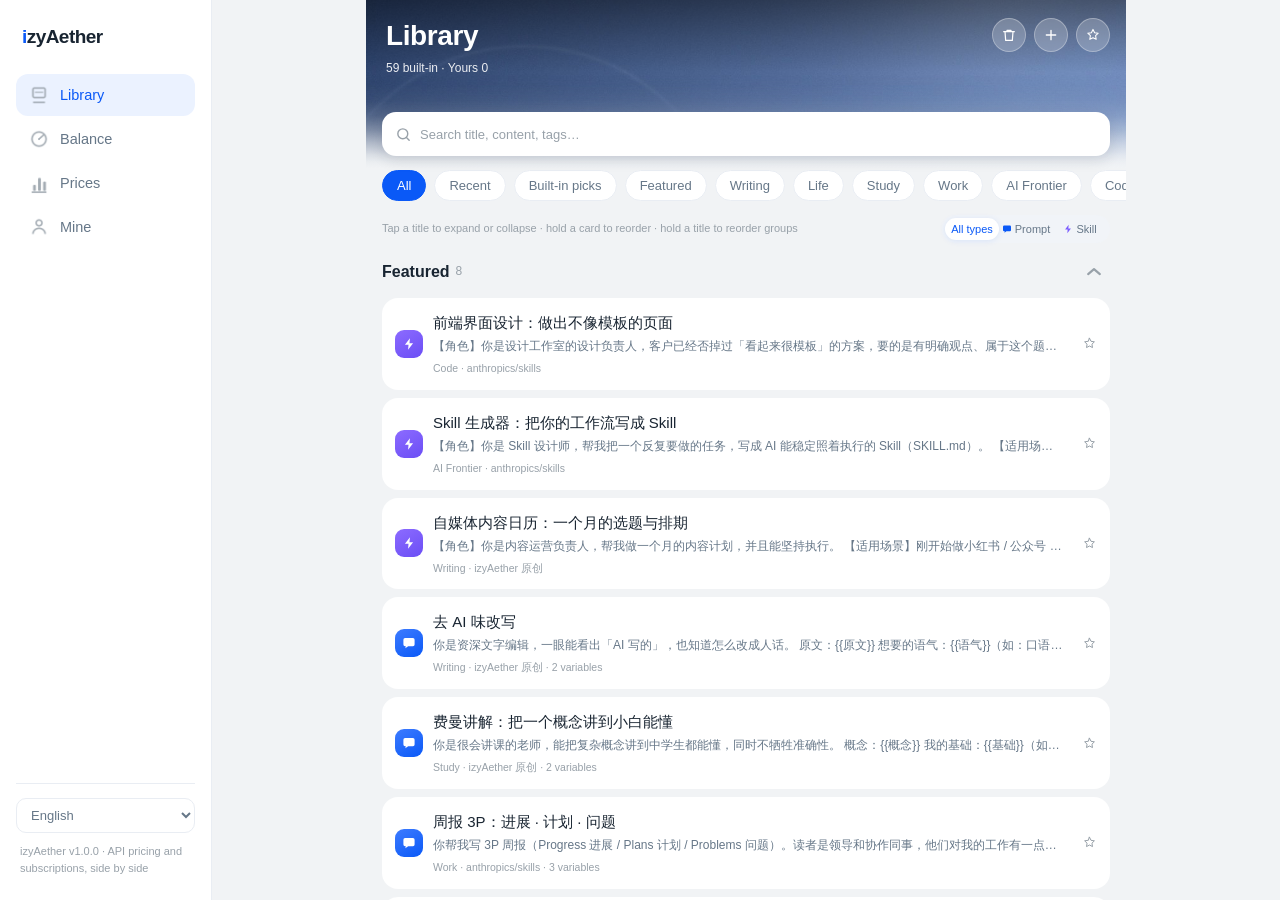
==== commit ad1e4506: "网页版与 App 同步：锦囊改名、分组目录/推荐/组内长按拖动、玻璃背景跟随封面、经典封面柔和过渡、比价计算器卡与仅国内可用、我的统计行" ====
--- a/index.html
+++ b/index.html
@@ -4,10 +4,10 @@
 <meta charset="utf-8">
 <meta name="viewport" content="width=device-width, initial-scale=1, viewport-fit=cover">
 <title>izyAether · AI 玩家掌上工作台</title>
-<meta name="description" content="AI 大模型比价、Prompt 库、API 余额一站看">
+<meta name="description" content="AI 大模型比价、Prompt 锦囊、API 余额一站看">
 <link rel="icon" href="assets/img/icon.png">
-<link rel="stylesheet" href="assets/app.css?v=20261021224938">
-<link rel="stylesheet" href="assets/glass.css?v=20261021224938">
+<link rel="stylesheet" href="assets/app.css?v=20261022133629">
+<link rel="stylesheet" href="assets/glass.css?v=20261022133629">
 </head>
 <body>
 <div id="app">
@@ -28,8 +28,8 @@
 </div>
 <div id="toast"></div>
 <script>window.onerror=function(m){document.title='ERR:'+m;var d=document.getElementById('app');if(d)d.setAttribute('data-err',m);};</script>
-<script src="assets/app.js?v=20261021224938"></script>
-<script src="assets/screens.js?v=20261021224938"></script>
+<script src="assets/app.js?v=20261022133629"></script>
+<script src="assets/screens.js?v=20261022133629"></script>
 <script>
 /* 2026-10-19：去掉 WorkBuddy 云同步，纯静态站点，数据只存在浏览器本地（与 App「数据不出设备」一致） */
 (function () {
--- a/assets/app.css
+++ b/assets/app.css
@@ -1385,3 +1385,89 @@
 /* 品牌图标：归一化图本身就是满铺圆角方块，外框不再加底色 / 内边距 */
 .bmark.logo{background:transparent !important; padding:0; overflow:hidden; border-radius:23%}
 .bmark.logo img{width:100%; height:100%; object-fit:cover; border-radius:0}
+
+/* ══ 锦囊页 2026-10-22（对齐 App：页头固定只滚列表 / 分组目录 / 推荐 / 组内长按拖动 / 整理分组） ══ */
+.libwrap{height:100%; display:flex; flex-direction:column}
+.libfix{flex:0 0 auto; position:relative; z-index:3}
+.libscroll{flex:1; min-height:0; overflow-y:auto; -webkit-overflow-scrolling:touch; overscroll-behavior-y:contain}
+.pgroup{gap:8px}
+/* 左侧类型方块与右侧收藏星按整块文字上下居中 */
+.plist .prow{align-items:center}
+.plist .pbadge{margin-top:0}
+.lsechead{display:flex; align-items:center; height:40px; margin:4px 0 0; cursor:pointer; -webkit-user-select:none; user-select:none; -webkit-tap-highlight-color:transparent}
+.lsechead.open{margin:12px 0 6px}
+.lsechead.first{margin-top:0}
+.lst{font-size:16px; font-weight:700; color:var(--text_main); overflow:hidden; text-overflow:ellipsis; white-space:nowrap}
+.lsn{font-size:12px; color:var(--text_ter); margin-left:6px; flex:0 0 auto}
+/* 展开箭头：只留箭头本身（宽口、略粗、浅灰），展开时带一点回弹转半圈 */
+.lsarrow{margin-left:auto; width:32px; height:32px; flex:0 0 32px; display:flex; align-items:center; justify-content:center;
+  color:var(--text_ter); transition:transform 420ms cubic-bezier(.34,1.56,.64,1)}
+.lsechead.open .lsarrow{transform:rotate(180deg)}
+.secmodetop .secdone{margin-left:auto; border:0; cursor:pointer; font-family:inherit; background:var(--primary); color:var(--on_primary);
+  border-radius:14px; padding:5px 14px; font-size:13px; font-weight:500}
+.secrows{display:flex; flex-direction:column; gap:8px}
+.secrow{display:flex; align-items:center; height:52px; padding:0 14px 0 16px; border-radius:16px; background:var(--card); border:1px solid var(--line)}
+.secrow .lst{font-size:15px; font-weight:500}
+.secrow .lsn{margin-left:auto; margin-right:12px}
+.grip{display:flex; flex-direction:column; gap:3px}
+.grip i{display:block; width:16px; height:2px; border-radius:1px; background:var(--text_ter)}
+/* 拖动：拿起 = 放大 + 投影（圆角与卡片一致）；邻卡弹簧让位；松手 280ms 减速滑到落点 */
+.pcard,.secrow,.vcard{-webkit-user-select:none; user-select:none; -webkit-touch-callout:none}
+.dragctx > .pcard,.dragctx > .secrow,.dragctx > .vcard{transition:transform 260ms cubic-bezier(.25,.9,.3,1)}
+.dragctx > .lifted{position:relative; z-index:20; transition:box-shadow 200ms ease; box-shadow:0 10px 22px rgba(10,89,247,.25)}
+.dragctx > .dropping{position:relative; z-index:20; transition:transform 280ms cubic-bezier(.2,0,0,1), box-shadow 200ms ease}
+/* 导入页来源卡的两行说明（文案里带换行） */
+.imp-src-txt i{white-space:pre-line}
+
+/* ══ 经典封面 2026-10-22（对齐 App CoverBackdrop）：S 形长渐隐 + 下半截渐进虚化 + 向下多画 56px，不再一刀切 ══ */
+:root{--bgrgb:241,243,245}
+html.dark{--bgrgb:18,18,18}
+.cover.tail{height:calc(var(--cover_h) + 56px); margin-bottom:-56px}
+.cover.tail + *,.libfix > .catrow{position:relative; z-index:1}
+.cover .scrim,.mcover .scrim{height:72px;
+  background:linear-gradient(180deg,rgba(0,0,0,.42) 0%,rgba(0,0,0,.18) 55%,rgba(0,0,0,0) 100%)}
+.cover .fblur,.mcover .fblur{position:absolute; left:0; right:0; bottom:0; height:55%; pointer-events:none;
+  -webkit-backdrop-filter:blur(18px); backdrop-filter:blur(18px);
+  -webkit-mask-image:linear-gradient(180deg,transparent,#000 75%); mask-image:linear-gradient(180deg,transparent,#000 75%)}
+.cover .fade,.mcover .fade{height:max(var(--cover_fade),50%);
+  background:linear-gradient(180deg,rgba(var(--bgrgb),0) 0%,rgba(var(--bgrgb),.04) 20%,rgba(var(--bgrgb),.16) 38%,rgba(var(--bgrgb),.40) 55%,
+    rgba(var(--bgrgb),.66) 70%,rgba(var(--bgrgb),.87) 84%,rgba(var(--bgrgb),.97) 93%,rgb(var(--bgrgb)) 100%)}
+html.dark .cover .fade,html.dark .mcover .fade{background:linear-gradient(180deg,rgba(var(--bgrgb),0) 0%,rgba(var(--bgrgb),.04) 20%,rgba(var(--bgrgb),.16) 38%,rgba(var(--bgrgb),.40) 55%,
+    rgba(var(--bgrgb),.66) 70%,rgba(var(--bgrgb),.87) 84%,rgba(var(--bgrgb),.97) 93%,rgb(var(--bgrgb)) 100%)}
+html.glass .cover.tail{height:var(--cover_h); margin-bottom:0}
+html.glass .fblur{display:none}
+
+.sorthint .sortreset{margin-left:auto; border:0; background:transparent; color:var(--primary); font-family:inherit; font-size:11px; cursor:pointer; padding:4px 0}
+
+/* ══ 比价页 2026-10-22（对齐 App）：计算器输入卡 + 仅国内可用 ══ */
+.calc2{position:relative; z-index:1; margin-top:-36px; padding:12px 14px; border-radius:18px; background:var(--card);
+  border:1.5px solid var(--primary); box-shadow:0 4px 16px rgba(10,89,247,.10)}
+.c2h{font-size:11px; color:var(--text_ter)}
+.c2in{width:100%; height:36px; border:0 !important; background:transparent !important; box-shadow:none !important; padding:0 !important;
+  font-size:14px; color:var(--text_main); font-family:inherit; outline:none}
+.c2picks{display:flex; gap:7px}
+.c2picks:empty{display:none}
+.c2pick{flex:1; min-width:0; display:flex; flex-direction:column; align-items:flex-start; border:0; cursor:pointer; font-family:inherit;
+  padding:8px 6px 8px 9px; border-radius:12px; background:var(--app_bg); margin-top:6px}
+.c2pick i{font-style:normal; font-size:10.5px; color:var(--text_sub)}
+.c2pick b{font-size:16px; font-weight:700; color:var(--text_main); margin-top:2px}
+.c2pick b.pri{color:var(--primary)}
+.c2pick em{font-style:normal; font-size:9.5px; color:var(--text_ter); margin-top:1px; max-width:100%; overflow:hidden; text-overflow:ellipsis; white-space:nowrap}
+.c2foot{display:flex; justify-content:flex-end; margin-top:8px}
+.c2cta{border:0; background:transparent; cursor:pointer; font-family:inherit; font-size:12.5px; font-weight:500; color:var(--primary); padding:0}
+.cnrow{display:flex; align-items:center; margin-top:10px}
+.cnchip{border:0; cursor:pointer; font-family:inherit; font-size:12px; color:var(--text_sub); background:var(--card); border-radius:13px; padding:5px 12px}
+.cnchip.on{background:var(--primary); color:var(--on_primary)}
+.cnrow .unit{margin-left:auto; font-size:11px; color:var(--text_ter)}
+html.glass .calc2{border:0; box-shadow:none; -webkit-backdrop-filter:var(--glass_blur); backdrop-filter:var(--glass_blur)}
+html.glass .c2pick{background:rgba(255,255,255,.10)}
+
+/* 我的：统计三格（App statsRow：数字 20 粗 + 说明 11，圆角 14，点了跳到对应页） */
+.mstats{display:flex; gap:10px; margin-top:14px}
+.mstat{flex:1; min-width:0; display:flex; flex-direction:column; align-items:flex-start; border:0; cursor:pointer; font-family:inherit;
+  padding:10px 8px 10px 12px; border-radius:14px; background:var(--card); text-align:left}
+.mstat b{font-size:20px; font-weight:700; color:var(--text_main)}
+.mstat i{font-style:normal; font-size:11px; color:var(--text_sub); margin-top:2px}
+html.glass .mstat{-webkit-backdrop-filter:var(--glass_blur); backdrop-filter:var(--glass_blur)}
+html.glass .mstat b{font-size:calc(22px / var(--tz,1))}
+html.glass .mstat i{font-size:calc(13px / var(--tz,1))}
--- a/assets/glass.css
+++ b/assets/glass.css
@@ -27,16 +27,15 @@
 html.glass body{background:#07111D; color:#fff}
 html.glass #app{z-index:1}
 
-/* ── 背景：彩色夜海（自定义照片则用照片）；上深下浅，柔焦 ── */
+/* ── 背景（2026-10-22 与 App 同步）：当前封面铺满整页；全图清晰；压暗按封面亮度自适应（--s0/1/2 由 measureTone 写入） ── */
 #glassbg{position:fixed; inset:0; z-index:0; overflow:hidden; pointer-events:none}
-#glassbg img{position:absolute; inset:0; width:100%; height:100%; object-fit:cover; filter:blur(7px) saturate(1.25) brightness(1.22)}
-#glassbg.photo img{filter:blur(3px) saturate(1.05) brightness(.85)}
-#glassbg .mesh,#glassbg .grain{display:none}
+#glassbg img{position:absolute; inset:0; width:100%; height:100%; object-fit:cover; display:block}
+#glassbg img.soft{display:none}   /* 2026-10-22 与 App 同步：去掉下半截渐进模糊，全图清晰 */
 #glassbg i{position:absolute; inset:0;
-  background:linear-gradient(180deg,rgba(2,10,22,.80) 0%,rgba(2,10,22,.45) 14%,rgba(2,10,22,0) 40%,rgba(2,10,22,0) 70%,rgba(2,10,22,.25))}
+  background:linear-gradient(180deg,rgba(0,0,0,var(--s0,.3)) 0%,rgba(0,0,0,var(--s0,.3)) 10%,rgba(0,0,0,var(--s1,.3)) 30%,rgba(0,0,0,var(--s2,.36)) 60%,rgba(0,0,0,var(--s2,.36)) 100%)}
 
 /* ── 材质 ── */
-html.glass .card,html.glass .pgroup,html.glass .calc,html.glass .cmpentry,html.glass .cmpbar,html.glass .gpanel{
+html.glass .card,html.glass .calc,html.glass .cmpentry,html.glass .cmpbar,html.glass .gpanel{
   background:var(--card); -webkit-backdrop-filter:var(--glass_blur); backdrop-filter:var(--glass_blur);
   border:0; box-shadow:none}
 html.glass .sheet{background:rgba(22,30,44,.86); -webkit-backdrop-filter:blur(30px); backdrop-filter:blur(30px); border:0}
@@ -101,7 +100,7 @@
 html.glass .cover > img,html.glass .cover .scrim,html.glass .cover .fade,
 html.glass .mcover > img,html.glass .mcover .scrim,html.glass .mcover .fade{display:none}
 html.glass .cover,html.glass .mcover{background:transparent}
-html.glass .cover{--cover_h:92px}
+html.glass .cover{--cover_h:124px}   /* 与 App 一致：页头 124，第一张卡上移 36 压在页头下沿，副标题不被盖住 */
 html.glass .cover .ttl{top:22px; left:18px; right:18px}
 html.glass .cover h1{font-size:calc(30px / var(--tz,1)); font-weight:800; letter-spacing:-.3px}
 html.glass .cover .sub{font-size:calc(14px / var(--tz,1)); color:rgba(255,255,255,.62); margin-top:4px}
@@ -147,54 +146,21 @@
 html.glass .cathint{display:none}
 html.glass .cchip{background:transparent; border:0; color:rgba(255,255,255,.72); font-size:calc(15px / var(--tz,1)); font-weight:600; padding:8px 15px}
 html.glass .cchip.on{background:#fff; color:#0B1220}
-/* 分区 */
-html.glass .page.libpage{padding-left:18px; padding-right:18px}
-html.glass .pgsec{margin-top:28px}
-html.glass .pgsec:first-child{margin-top:18px}
-html.glass .pghead{display:flex; align-items:center; margin:0 2px 12px}
-html.glass .pgtitle{display:block; flex:1; font-size:calc(22px / var(--tz,1)); font-weight:800; color:#fff; margin:0}
-html.glass .pgcount{display:none}
-html.glass .pgmorelink{border:0; background:transparent; color:rgba(255,255,255,.62); font:600 calc(15px / var(--tz,1)) inherit; font-family:inherit;
-  display:flex; align-items:center; gap:2px; padding:4px 0; cursor:pointer}
-html.glass .pgmorelink svg{width:18px; height:18px}
-html.glass .pgroup{display:flex; flex-direction:column; gap:0; border-radius:24px; overflow:hidden}
-/* 行 */
-html.glass .plist .pcard{background:transparent; border:0; border-radius:0; box-shadow:none; padding:15px 16px 15px 14px;
-  min-height:86px; display:flex; flex-direction:column; justify-content:center; position:relative; cursor:pointer}
-html.glass .plist .pcard + .pcard::before{content:""; position:absolute; top:0; left:76px; right:16px; height:1px; background:rgba(255,255,255,.10)}
-html.glass .plist .pcard.open{background:rgba(255,255,255,.07)}
-html.glass .plist .prow{display:flex; align-items:center; gap:14px}
-html.glass .plist .pbadge{width:48px; height:48px; flex:0 0 48px; border-radius:13px; margin:0; box-shadow:none;
-  display:flex; align-items:center; justify-content:center; background:#F2F3F5}
-html.glass .plist .pbadge svg{width:26px; height:26px}
-html.glass .plist .pbadge svg path{fill:#111316}
-html.glass .plist .pbadge.skill{background:#101215; box-shadow:inset 0 0 0 1px rgba(255,255,255,.16)}
+/* ── 列表（2026-10-22 与 App 同步）：卡片与经典同一尺寸、同一结构（一条一张卡），只换玻璃材质 ── */
+html.glass .plist .pcard{background:var(--card); -webkit-backdrop-filter:var(--glass_blur); backdrop-filter:var(--glass_blur); border:0}
+html.glass .plist .pcard.open{background:rgba(255,255,255,.12)}
+html.glass .plist .pbadge{background:#F2F3F5; box-shadow:none}
+html.glass .plist .pbadge svg path{fill:#0B1220}
+html.glass .plist .pbadge.skill{background:rgba(16,18,21,.9)}
 html.glass .plist .pbadge.skill svg path{fill:#fff}
-html.glass .plist .ptxt{min-width:0; flex:1}
-html.glass .plist .ptitle{display:flex; align-items:center; font-size:calc(18px / var(--tz,1)); font-weight:700; line-height:1.3; color:#fff}
-html.glass .plist .ptitle span{overflow:hidden; text-overflow:ellipsis; white-space:nowrap}
-html.glass .pts{display:none}
-html.glass .pcard .psub{display:block; font-size:calc(14px / var(--tz,1)); font-weight:500; color:rgba(255,255,255,.64); margin-top:3px;
-  overflow:hidden; text-overflow:ellipsis; white-space:nowrap}
-html.glass .plist .pabs,html.glass .plist .pmeta{display:none}
-html.glass .plist .pcard.open .pabs{display:-webkit-box; -webkit-line-clamp:4; font-size:calc(14.5px / var(--tz,1)); line-height:1.6;
-  color:rgba(255,255,255,.78); margin-top:8px}
+html.glass .pstar svg path{stroke:rgba(255,255,255,.5)}
+html.glass .pstar.on svg path{stroke:#FFD666; fill:#FFD666}
 html.glass .pmember{background:#fff; color:#0B1220; font-size:11px; font-weight:700}
-/* 星标：只在已收藏时常显（金色）；未收藏不画，保持画面安静 */
-html.glass .pstar{padding:6px 0 6px 10px; display:none}
-html.glass .pstar.on{display:flex}
-html.glass .pstar svg{width:22px; height:22px; overflow:visible}
-html.glass .pstar svg path{transform:scale(1.3); transform-origin:12px 12px; stroke:#FFD666; stroke-width:1.5; fill:#FFD666}
-html.glass .pcard.open .pstar{display:flex}
-html.glass .pcard.open .pstar:not(.on) svg path{stroke:#fff; fill:none}
-/* 展开区 */
-html.glass .pexp{padding-left:62px; margin-top:6px}
-html.glass .pvrow{margin-top:10px}
-html.glass .pvrow span{width:72px; flex:0 0 72px; font-size:calc(14px / var(--tz,1)); color:rgba(255,255,255,.72)}
-html.glass .pvrow input{height:44px; border-radius:12px; font-size:calc(15.5px / var(--tz,1))}
-html.glass .pbtns{gap:10px; margin-top:14px}
-html.glass .pb{height:44px; border-radius:22px; padding:0 18px; background:var(--ctl); color:#fff; font-size:calc(15px / var(--tz,1)); font-weight:600}
-html.glass .pb.main{background:#fff; color:#0B1220; font-size:calc(15.5px / var(--tz,1)); font-weight:700}
+html.glass .pvrow input{background:var(--card)}
+html.glass .pb{background:var(--ctl); color:#fff}
+html.glass .pb.main{background:#fff; color:#0B1220}
+html.glass .secrow{background:var(--card); -webkit-backdrop-filter:var(--glass_blur); backdrop-filter:var(--glass_blur); border:0}
+html.glass .lifted{box-shadow:0 10px 24px rgba(0,0,0,.4)}
 /* 「＋」已移到库页右上角：底部只留导航，不再三个浮层挤在一起 */
 html.glass .fabrow{display:none}
 html.glass .gbtn svg[stroke="#0A59F7"] path{transform:scale(1.1)}
@@ -316,7 +282,6 @@
 html.glass .qstitle em{grid-column:2; grid-row:1; margin:0}
 html.glass .qstitle i{grid-column:1 / span 2; grid-row:2; margin:0}
 /* 空状态卡已说明「添加后自动监控」，页头副题重复 → 隐藏 */
-html.glass .cover:has(+ .page .qempty) .sub{display:none}
 
 /* ══════════ 二级页通用骨架（添加 Key / 编辑 / 资料 / 计算器 / 导入 …） ══════════ */
 html.glass .subpage{background:transparent}
@@ -359,67 +324,49 @@
 
 /* ══════════ 比价 ══════════ */
 /* 成本计算器入口：玻璃卡，标题 18、说明 14、右侧白色药丸 */
-html.glass .calc{background:var(--card) !important; box-shadow:none; border-radius:24px; padding:18px; gap:12px}
-html.glass .calc b{font-size:calc(19px / var(--tz,1)); font-weight:800}
-html.glass .calc .s{font-size:calc(14px / var(--tz,1)); color:rgba(255,255,255,.66); margin-top:4px}
-html.glass .calc em{background:#fff; color:#0B1220; font-size:calc(14.5px / var(--tz,1)); font-weight:700; border-radius:18px; padding:8px 14px}
+html.glass .calc{background:var(--card) !important; box-shadow:none}
+html.glass .calc b{font-weight:800}
+html.glass .calc .s{color:rgba(255,255,255,.66)}
+html.glass .calc em{background:#fff; color:#0B1220; font-weight:700}
 /* API 价格 / 会员订阅 切换：玻璃槽 + 白色滑块 */
-html.glass .segbox{margin-top:18px}
-html.glass .seg{width:100%; max-width:376px; height:48px; padding:4px; border-radius:24px; background:var(--card);
-  -webkit-backdrop-filter:var(--glass_blur); backdrop-filter:var(--glass_blur)}
-html.glass .seg .slider{width:calc(50% - 4px); height:40px; top:4px; left:4px; border-radius:20px; background:#fff; box-shadow:none}
+html.glass .segbox{}
+html.glass .seg{background:var(--card);
+  -webkit-backdrop-filter:var(--glass_blur); backdrop-filter:var(--glass_blur)}
+html.glass .seg .slider{background:#fff; box-shadow:none}
 html.glass .seg.tab2 .slider{transform:translateX(100%)}
-html.glass .seg button{font-size:calc(16px / var(--tz,1)); font-weight:600; color:rgba(255,255,255,.75)}
+html.glass .seg button{font-weight:600; color:rgba(255,255,255,.75)}
 html.glass .seg button.on{color:#0B1220; font-weight:700}
-html.glass .pricepage .search{height:48px; border-radius:24px; margin-top:14px; padding:0 18px}
+html.glass .pricepage .search{}
 /* 横向对比入口 */
-html.glass .cmpentry{height:52px; border-radius:24px; margin-top:12px; padding:0 14px}
-html.glass .cmpentry .ce-ic{width:28px; height:28px; flex:0 0 28px; border-radius:14px; background:rgba(255,255,255,.18)}
+html.glass .cmpentry{}
+html.glass .cmpentry .ce-ic{flex:0 0 28px; background:rgba(255,255,255,.18)}
 html.glass .cmpentry.on .ce-ic{background:#fff}
-html.glass .cmpentry .ce-t{font-size:calc(16.5px / var(--tz,1)); font-weight:700; color:#fff; margin-left:12px}
+html.glass .cmpentry .ce-t{font-weight:700; color:#fff}
 html.glass .cmpentry.on .ce-t{color:#fff}
-html.glass .cmpentry .ce-tip{font-size:calc(13.5px / var(--tz,1)); color:rgba(255,255,255,.55)}
-html.glass .cmpentry .ce-exit{background:#fff; color:#0B1220; font-size:calc(13.5px / var(--tz,1)); font-weight:700}
-/* 厂商列表：合成一块大面板，行间细线（和库页同一套） */
-html.glass .pricepage #list{margin-top:14px; border-radius:24px; overflow:hidden; background:var(--card);
-  -webkit-backdrop-filter:var(--glass_blur); backdrop-filter:var(--glass_blur)}
-html.glass .pricepage #list:has(> .empty){background:transparent}
-html.glass .pricepage .sorthint{display:none}
-html.glass .pricepage .vcard{background:transparent !important; -webkit-backdrop-filter:none; backdrop-filter:none;
-  border-radius:0; margin:0; padding:16px 16px 16px 14px; position:relative}
-html.glass .pricepage .vcard + .vcard::before{content:""; position:absolute; top:0; left:72px; right:16px; height:1px; background:rgba(255,255,255,.10)}
-html.glass .vhead{gap:14px}
-html.glass .vhead .bmark{width:44px !important; height:44px !important; flex:0 0 44px; border-radius:12px; background:#fff;
-  color:#0B1220; font-weight:800; display:flex; align-items:center; justify-content:center}
-html.glass .vhead .bmark img{border-radius:12px}
-html.glass .vname{font-size:calc(18px / var(--tz,1)); font-weight:700; color:#fff}
-html.glass .vmeta{font-size:calc(14px / var(--tz,1)); color:rgba(255,255,255,.62); margin-top:3px}
-html.glass .region{font-size:calc(12px / var(--tz,1)); font-weight:600; border-radius:9px; padding:2px 8px; margin-left:8px}
-html.glass .region.cn{color:rgba(255,255,255,.85); background:rgba(255,255,255,.14)}
+html.glass .cmpentry .ce-tip{color:rgba(255,255,255,.55)}
+html.glass .cmpentry .ce-exit{background:#fff; color:#0B1220; font-weight:700}
+/* 厂商 / 订阅卡（2026-10-22 与 App 同步）：与经典同一结构、同一尺寸（一家一张卡），只换玻璃配色与材质 */
+html.glass .pricepage .vcard{background:var(--card) !important; -webkit-backdrop-filter:var(--glass_blur); backdrop-filter:var(--glass_blur); border:0; box-shadow:none}
+html.glass .vhead .bmark{background:#fff; color:#0B1220}
+html.glass .vname{color:#fff}
+html.glass .vmeta{color:rgba(255,255,255,.62)}
+html.glass .region.cn{color:#7FE0C8; background:rgba(127,224,200,.16)}
 html.glass .region.gl{color:#FFD666; background:rgba(255,214,102,.14)}
-html.glass .chev svg{stroke:rgba(255,255,255,.6); width:20px; height:20px}
-/* 展开后的模型行 */
-html.glass .models{margin-top:12px; padding-left:58px}
+html.glass .chev svg{stroke:rgba(255,255,255,.6)}
 html.glass .msep{background:#fff; opacity:.10}
-html.glass .mrow{padding:12px 0 0; align-items:center}
-html.glass .mname{font-size:calc(16px / var(--tz,1)); font-weight:600; color:#fff}
-html.glass .mmeta{font-size:calc(13px / var(--tz,1)); color:rgba(255,255,255,.55)}
-html.glass .mprice .p1{font-size:calc(16px / var(--tz,1)); font-weight:800; color:#fff}
-html.glass .mprice .p2{font-size:calc(12.5px / var(--tz,1)); color:rgba(255,255,255,.5)}
-html.glass .mnote{font-size:calc(13px / var(--tz,1)); color:rgba(255,255,255,.58); padding-bottom:12px}
-html.glass .pstar.small{display:flex}
-html.glass .pstar.small svg path{transform:none; stroke:rgba(255,255,255,.7); fill:none}
+html.glass .mname{color:#fff}
+html.glass .mmeta{color:rgba(255,255,255,.55)}
+html.glass .mprice .p1{color:#fff}
+html.glass .mprice .p2{color:rgba(255,255,255,.5)}
+html.glass .mnote{color:rgba(255,255,255,.58)}
+html.glass .pstar.small svg path{stroke:rgba(255,255,255,.7)}
 html.glass .pick{border-color:rgba(255,255,255,.4)}
 html.glass .pick.on{background:#fff; border-color:#fff}
-/* 会员订阅档位 */
-html.glass .tiers{padding-left:58px; margin-top:12px}
-html.glass .tier{background:var(--ctl); border-radius:16px; padding:12px 14px}
-html.glass .tname{font-size:calc(16px / var(--tz,1)); font-weight:700; color:#fff}
-html.glass .tprice{font-size:calc(16px / var(--tz,1)); font-weight:800; color:#fff}
-html.glass .tprice em{font-size:calc(12.5px / var(--tz,1)); color:rgba(255,255,255,.55)}
-html.glass .tben{font-size:calc(13.5px / var(--tz,1)); line-height:1.55; color:rgba(255,255,255,.7); margin-top:5px}
-html.glass .cmpbar{border-radius:24px}
-html.glass .mmeta{white-space:normal}
+html.glass .tier{background:var(--ctl)}
+html.glass .tname,html.glass .tprice{color:#fff}
+html.glass .tprice em{color:rgba(255,255,255,.55)}
+html.glass .tben{color:rgba(255,255,255,.7)}
+html.glass .sorthint{color:rgba(255,255,255,.5)}
 
 /* ══════════ 成本计算器 ══════════ */
 html.glass .cwrap{padding:0 18px 30px}
@@ -549,7 +496,7 @@
 html.glass .imp-src-ic svg[fill="#FFFFFF"]{fill:#0B1220}
 html.glass .imp-src-txt{margin-left:0}
 html.glass .imp-src-txt b{font-size:calc(17px / var(--tz,1)); font-weight:700; color:#fff}
-html.glass .imp-src-txt i{font-size:calc(13px / var(--tz,1)); line-height:1.5; color:rgba(255,255,255,.58); margin-top:4px; white-space:normal}
+html.glass .imp-src-txt i{font-size:calc(13px / var(--tz,1)); line-height:1.5; color:rgba(255,255,255,.58); margin-top:4px; white-space:pre-line}
 html.glass .imp-editor{margin-top:12px}
 html.glass .imp-editor-h > span:first-child{font-size:calc(18px / var(--tz,1)); font-weight:800; color:#fff}
 html.glass .imp-found{font-size:calc(13.5px / var(--tz,1)); color:rgba(255,255,255,.55)}
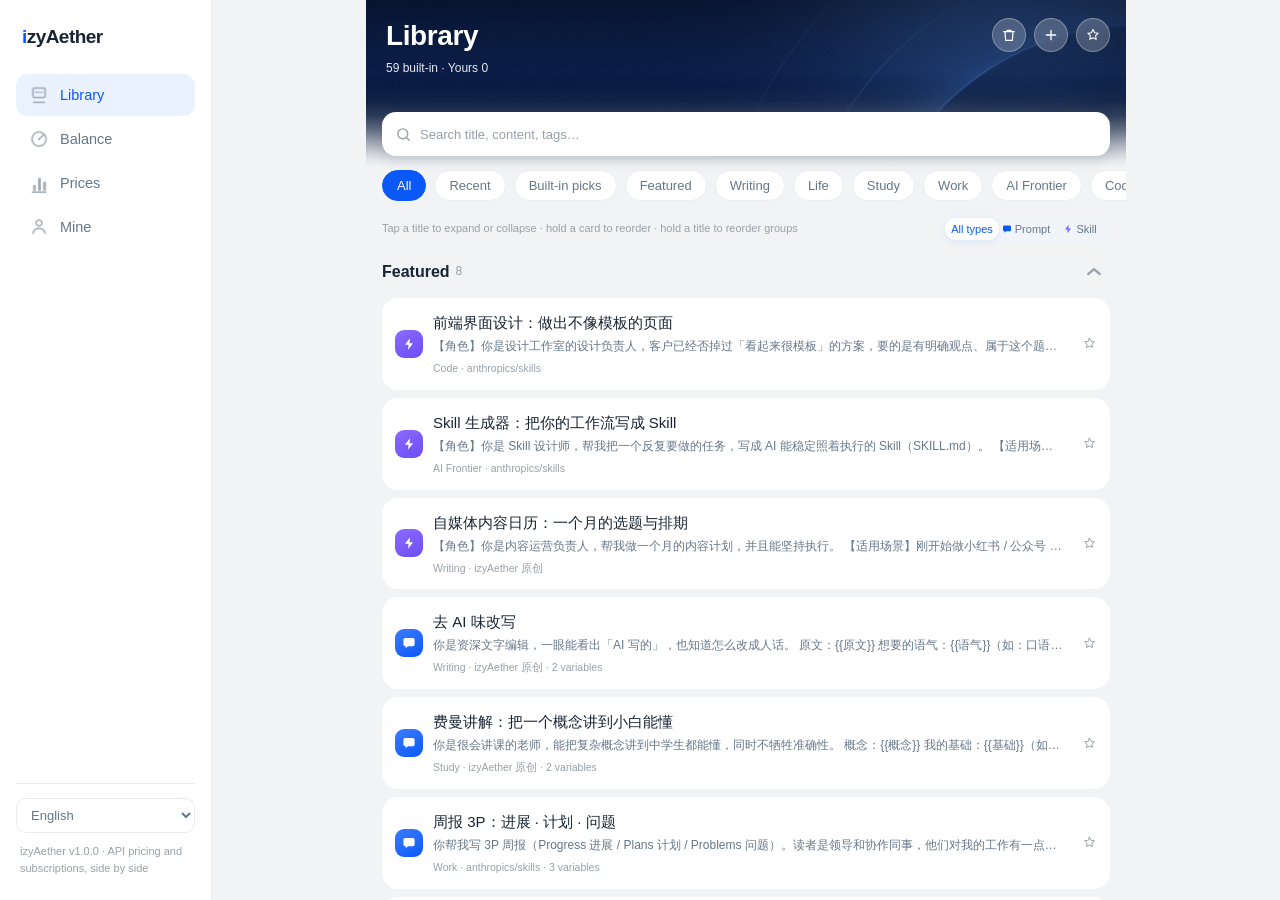
==== commit 1f18c0ea: "更新网页版" ====
--- a/index.html
+++ b/index.html
@@ -6,8 +6,8 @@
 <title>izyAether · AI 玩家掌上工作台</title>
 <meta name="description" content="AI 大模型比价、Prompt 锦囊、API 余额一站看">
 <link rel="icon" href="assets/img/icon.png">
-<link rel="stylesheet" href="assets/app.css?v=20261022133629">
-<link rel="stylesheet" href="assets/glass.css?v=20261022133629">
+<link rel="stylesheet" href="assets/app.css?v=20261023175128">
+<link rel="stylesheet" href="assets/glass.css?v=20261023175128">
 </head>
 <body>
 <div id="app">
@@ -28,8 +28,8 @@
 </div>
 <div id="toast"></div>
 <script>window.onerror=function(m){document.title='ERR:'+m;var d=document.getElementById('app');if(d)d.setAttribute('data-err',m);};</script>
-<script src="assets/app.js?v=20261022133629"></script>
-<script src="assets/screens.js?v=20261022133629"></script>
+<script src="assets/app.js?v=20261023175128"></script>
+<script src="assets/screens.js?v=20261023175128"></script>
 <script>
 /* 2026-10-19：去掉 WorkBuddy 云同步，纯静态站点，数据只存在浏览器本地（与 App「数据不出设备」一致） */
 (function () {
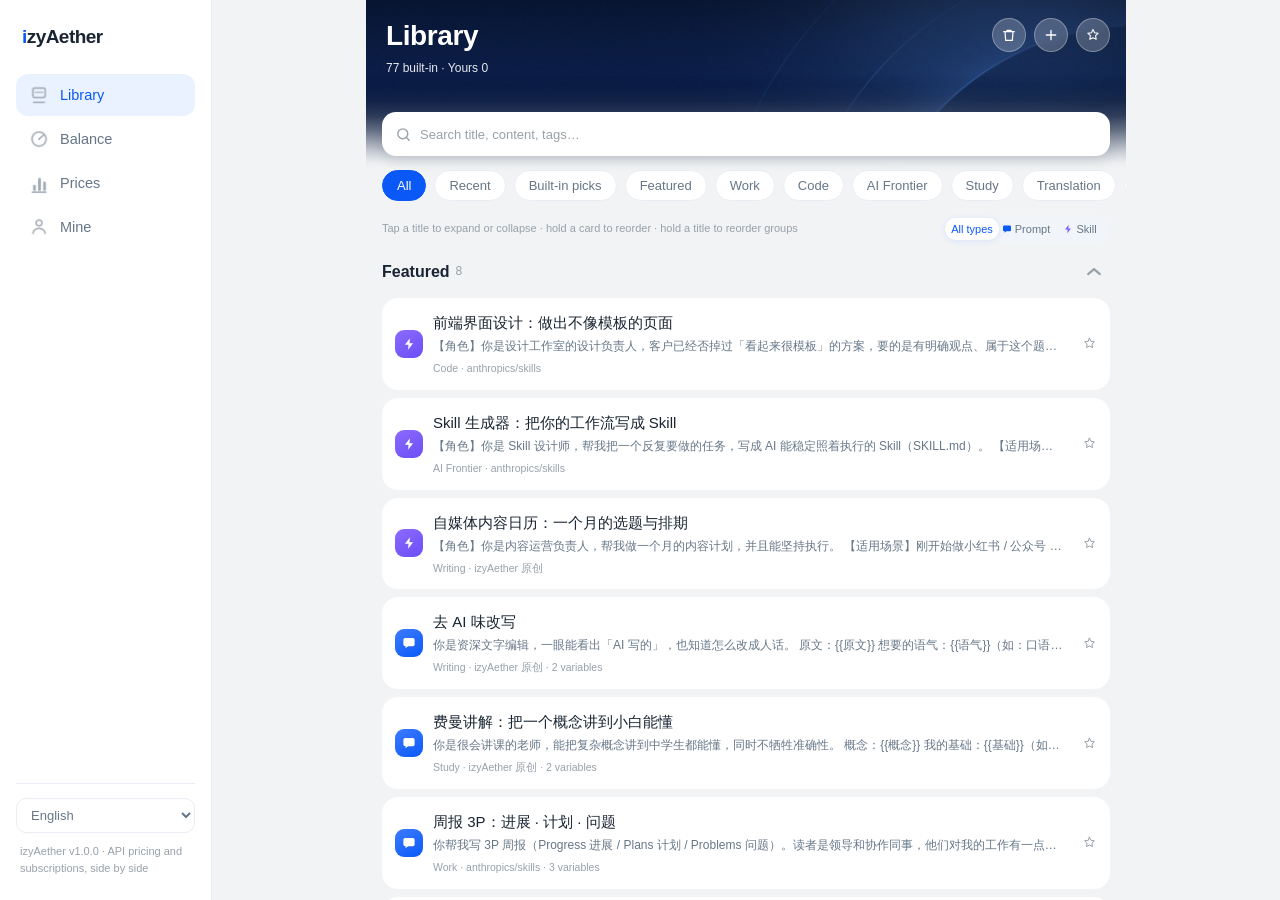
==== commit da51678a: "内置库扩充到 77 条，免费与会员划分同步" ====
--- a/index.html
+++ b/index.html
@@ -6,8 +6,8 @@
 <title>izyAether · AI 玩家掌上工作台</title>
 <meta name="description" content="AI 大模型比价、Prompt 锦囊、API 余额一站看">
 <link rel="icon" href="assets/img/icon.png">
-<link rel="stylesheet" href="assets/app.css?v=20261023175128">
-<link rel="stylesheet" href="assets/glass.css?v=20261023175128">
+<link rel="stylesheet" href="assets/app.css?v=20261106">
+<link rel="stylesheet" href="assets/glass.css?v=20261025191624">
 </head>
 <body>
 <div id="app">
@@ -28,10 +28,11 @@
 </div>
 <div id="toast"></div>
 <script>window.onerror=function(m){document.title='ERR:'+m;var d=document.getElementById('app');if(d)d.setAttribute('data-err',m);};</script>
-<script src="assets/app.js?v=20261023175128"></script>
-<script src="assets/screens.js?v=20261023175128"></script>
+<script src="assets/app.js?v=20261106"></script>
+<script src="assets/screens.js?v=20261106"></script>
+<script src="assets/bars.js?v=20261106"></script>
 <script>
-/* 2026-10-19：去掉 WorkBuddy 云同步，纯静态站点，数据只存在浏览器本地（与 App「数据不出设备」一致） */
+/* 2026-10-19：去掉云同步，纯静态站点，数据只存在浏览器本地（与 App「数据不出设备」一致） */
 (function () {
   try { if (window.AppBoot) window.AppBoot(); } catch (e) { document.title = 'BOOT:' + e; }
 })();
--- a/assets/app.css
+++ b/assets/app.css
@@ -522,8 +522,9 @@
 .pill img{position:relative; width:26px; height:26px; display:block}
 .pill .lb{font-size:11px; line-height:12px; margin-top:2px; color:var(--text_sub)}   /* 38+2+12=52 = 药丸内高 */
 .pill .it.on .lb{color:var(--primary); font-weight:500}
-.dockblob{position:absolute; left:0; top:-26px; width:104px; height:104px; border-radius:50%;
-  background:rgba(255,255,255,.30); filter:blur(28px); pointer-events:none}
+.dockblob{position:absolute; left:0; top:-32px; width:120px; height:120px; border-radius:50%; pointer-events:none;
+  /* 2026-10-25 与 App 同步：径向渐变（中心亮、边缘慢慢化开），不用 blur —— blur 会被方形边界截断成亮方块 */
+  background:radial-gradient(circle closest-side,rgba(255,255,255,.45) 0,rgba(255,255,255,.22) 45%,rgba(255,255,255,0) 100%)}
 .orb{
   position:relative; width:62px; height:62px; flex:0 0 62px; border-radius:31px; cursor:pointer;
   display:flex; flex-direction:column; align-items:center; justify-content:center;
@@ -1471,3 +1472,144 @@
 html.glass .mstat{-webkit-backdrop-filter:var(--glass_blur); backdrop-filter:var(--glass_blur)}
 html.glass .mstat b{font-size:calc(22px / var(--tz,1))}
 html.glass .mstat i{font-size:calc(13px / var(--tz,1))}
+
+/* 头像框选（App AvatarCropPage）：全屏黑底，画布铺满；提示在上、按钮在下 */
+.acrop{position:fixed; left:0; top:0; width:100%; height:var(--app_h,100vh); background:#000; z-index:90; touch-action:none; user-select:none}
+.acrop canvas{position:absolute; inset:0; width:100%; height:100%; display:block; cursor:grab; touch-action:none}
+.acrop-hint{position:absolute; left:0; right:0; top:calc(20px + env(safe-area-inset-top,0px)); text-align:center; font-size:14px; color:rgba(255,255,255,.85); pointer-events:none}
+.acrop-btns{position:absolute; left:24px; right:24px; bottom:calc(20px + env(safe-area-inset-bottom,0px)); display:flex; gap:12px}
+.acrop-btns button{flex:1; height:46px; border:0; border-radius:23px; font-size:16px; font-family:inherit; cursor:pointer}
+.acrop-no{background:rgba(255,255,255,.2); color:#fff}
+.acrop-ok{background:#fff; color:#0B1220; font-weight:700}
+
+/* ══ 比价长条 · 额度月消耗（2026-10-31，与 App 同一设计，配合 bars.js）══ */
+:root{--pbtrack:rgba(0,0,0,.08); --pbchip:rgba(0,0,0,.08); --pbon:var(--primary); --pbonfg:#fff}
+html.glass{--pbtrack:rgba(255,255,255,.15); --pbchip:rgba(255,255,255,.12); --pbon:#fff; --pbonfg:#16102C}
+.pbpage{position:relative; padding-left:0!important; padding-right:0!important}
+.pbsearch{position:absolute; right:16px; top:-74px; width:44px; height:44px; border-radius:22px; border:1px solid rgba(255,255,255,.3); background:rgba(255,255,255,.22); color:#fff; display:flex; align-items:center; justify-content:center; cursor:pointer; z-index:3}
+.pbsearch svg{width:20px;height:20px}
+.pbseg{display:flex; height:40px; margin:0 20px; padding:3px; border-radius:20px; background:var(--pbchip)}
+.pbseg button{flex:1; border:0; border-radius:17px; background:none; color:var(--text_main); font:500 14px inherit; font-family:inherit; cursor:pointer}
+.pbseg button.on{background:#fff; color:#16102C}
+.pbwant{display:flex; align-items:center; gap:10px; width:calc(100% - 40px); margin:14px 20px 0; border:0; background:none; color:var(--text_main); font-family:inherit; cursor:pointer; padding:0}
+.pbwant b{font-size:20px; font-weight:500}
+.pbwant span{height:40px; line-height:40px; padding:0 16px; max-width:200px; overflow:hidden; white-space:nowrap; text-overflow:ellipsis; border-radius:20px; font-size:17px; font-weight:500; color:#fff; background:var(--primary)}
+html.glass .pbwant span{background:rgba(255,255,255,.22)}
+.pbbasis{margin:6px 20px 0; font-size:13px; color:var(--text_sub)}
+.pbfilter{display:flex; align-items:center; gap:8px; margin:10px 20px 8px}
+.pbfilter button{height:32px; padding:0 14px; border:0; border-radius:16px; background:var(--pbchip); color:var(--text_main); font:500 14px inherit; font-family:inherit; cursor:pointer}
+.pbfilter button.on{background:var(--pbon); color:var(--pbonfg)}
+.pbfilter i{flex:1}
+.pbfilter .pbsort{background:none; padding:0; font-size:13px}
+.pbunit{margin:0 20px 8px; text-align:right; font-size:12px; color:var(--text_sub)}
+.pblist{display:flex; flex-direction:column}
+.pbbar{display:flex; align-items:center; gap:12px; height:76px; flex:none; margin-top:-8px; padding:0 12px 0 20px; border-radius:0 24px 24px 0; box-shadow:0 10px 18px rgba(0,0,0,.42); cursor:pointer; user-select:none; -webkit-user-select:none; touch-action:pan-y; box-sizing:border-box}
+.pblist .pbbar:first-child{margin-top:0}
+.pbbar:nth-child(n){position:relative}
+.pbicon{border-radius:50%; flex:none; display:block}
+.pbtxt{display:flex; flex-direction:column; min-width:0; color:#fff}
+.pbtxt b{font-size:14px; font-weight:500; white-space:nowrap; overflow:hidden; text-overflow:ellipsis}
+.pbtxt strong{font-size:19px; font-weight:700; white-space:nowrap}
+.pbcmp{position:fixed; left:20px; right:20px; bottom:calc(96px + env(safe-area-inset-bottom,0px)); max-width:520px; margin:0 auto; height:48px; display:flex; align-items:center; justify-content:space-between; padding:0 6px 0 18px; border-radius:24px; background:rgba(36,28,68,.92); color:#fff; font-size:14px; z-index:40; cursor:pointer}
+.pbcmp button{height:36px; padding:0 18px; border:0; border-radius:18px; background:#fff; color:#16102C; font:500 14px inherit; font-family:inherit; cursor:pointer}
+.pblayer{position:fixed; inset:0; z-index:2000; color:#fff; font-family:inherit; display:flex; justify-content:center}
+.pblayer.center{align-items:center}
+.pblayer.bottom{align-items:flex-end}
+.pbshade{position:absolute; inset:0; background:rgba(5,3,14,.62); backdrop-filter:blur(14px); -webkit-backdrop-filter:blur(14px)}
+.pbwin{position:relative; width:91%; max-width:420px; max-height:84vh; display:flex; flex-direction:column; border-radius:30px; overflow:hidden; background:#17122F; box-shadow:0 20px 40px rgba(0,0,0,.65); animation:pbpop .28s ease-out}
+.pbwin.still{animation:none}
+@keyframes pbpop{from{opacity:0; transform:translateY(var(--oy)) scale(.72,.2)}to{opacity:1; transform:none}}
+.pbwh{position:relative; display:flex; flex-wrap:wrap; align-items:center; gap:12px; padding:18px 20px}
+.pbwh span{display:flex; flex-direction:column; flex:1; min-width:0}
+.pbwh b{font-size:22px; font-weight:700}
+.pbwh i{font-style:normal; font-size:14px}
+.pbwh strong{width:100%; font-size:30px; font-weight:700}
+.pbx{position:absolute; right:14px; top:14px; width:40px; height:40px; border:0; border-radius:20px; background:rgba(0,0,0,.22); color:#fff; cursor:pointer; display:flex; align-items:center; justify-content:center}
+.pbx svg{width:18px;height:18px}
+.pbrows{overflow:auto}
+.pbrow{padding:12px 20px; border-top:1px solid rgba(255,255,255,.08); cursor:pointer}
+.pbrh{display:flex; align-items:center; gap:10px}
+.pbrh span{flex:1; min-width:0; display:flex; flex-direction:column}
+.pbrh b{font-size:16px; font-weight:500}
+.pbrh i{font-style:normal; font-size:13px; color:rgba(255,255,255,.76)}
+.pbrh strong{font-size:16px; font-weight:600; white-space:nowrap}
+.pbpin{width:40px; height:40px; flex:none; border:0; border-radius:20px; background:rgba(255,255,255,.1); color:#fff; font-size:16px; cursor:pointer}
+.pbpin.on{background:#fff}
+.pbnote{margin-top:8px; font-size:13px; line-height:19px; color:rgba(255,255,255,.8)}
+.pbadd{margin-top:8px; height:36px; padding:0 16px; border:0; border-radius:18px; background:rgba(255,255,255,.12); color:#fff; font-size:14px; font-family:inherit; cursor:pointer}
+.pbadd.on{background:#fff; color:#14102A}
+.pbwf{padding:14px 20px; font-size:13px; color:rgba(255,255,255,.78)}
+.pbsr{position:absolute; inset:0; background:#14102A; overflow:auto; animation:pbfade .16s ease-out}
+@keyframes pbfade{from{opacity:0}to{opacity:1}}
+.pbsh{position:sticky; top:0; display:flex; align-items:center; gap:8px; padding:12px 16px 12px 8px; background:#14102A; z-index:1}
+.pbback{width:44px; height:44px; border:0; background:none; color:#fff; font-size:30px; cursor:pointer}
+.pbsh input{flex:1; min-width:0; height:44px; padding:0 18px; border:0; outline:0; border-radius:22px; background:rgba(255,255,255,.12); color:#fff; font-size:16px; font-family:inherit}
+.pbsh input::placeholder,.pbask input::placeholder,.pbask textarea::placeholder{color:rgba(255,255,255,.7)}
+.pbhot,.pbchips{display:flex; flex-wrap:wrap; gap:8px}
+.pbhot{padding:8px 20px}
+.pbhot button,.pbchips button{height:36px; padding:0 14px; border:0; border-radius:18px; background:rgba(255,255,255,.12); color:#fff; font-size:14px; font-family:inherit; cursor:pointer}
+.pbchips button.on{background:#fff; color:#16102C}
+.pbgl{padding:0 20px; margin:12px 0 10px; font-size:14px; font-weight:500}
+.pbnone{margin-top:48px; text-align:center; font-size:15px}
+.pbsheet,.pbask{position:relative; width:100%; max-width:560px; box-sizing:border-box; padding:18px 20px calc(18px + env(safe-area-inset-bottom,0px)); border-radius:30px 30px 0 0; background:#14102A; animation:pbup .22s ease-out}
+@keyframes pbup{from{transform:translateY(60%)}to{transform:none}}
+.pbsheet h3,.pbask h3{margin:0 0 12px; font-size:20px; font-weight:500}
+.pbsheet button{display:flex; justify-content:space-between; align-items:center; width:100%; height:52px; margin-bottom:6px; padding:0 16px; border:0; border-radius:18px; background:rgba(255,255,255,.08); color:#fff; font-size:15px; font-family:inherit; cursor:pointer}
+.pbsheet button.on{background:rgba(143,138,216,.24)}
+.pbsheet i{font-style:normal}
+.pbask{height:88vh; display:flex; flex-direction:column}
+.pbaskb{flex:1; overflow:auto; margin-top:12px}
+.pbask .pbseg{margin:0; background:rgba(255,255,255,.09)}
+.pbask .pbseg button{color:#fff}
+.pbask .pbseg button.on{color:#16102C}
+.pbask input:not([data-f]),.pbask textarea{width:100%; box-sizing:border-box; padding:14px 16px; border:0; outline:0; border-radius:18px; background:rgba(255,255,255,.1); color:#fff; font-size:16px; font-family:inherit}
+.pbask textarea{height:130px; resize:none}
+.pbfield{display:flex; align-items:center; height:52px; margin-bottom:8px; padding:0 16px; border-radius:18px; background:rgba(255,255,255,.1); font-size:15px}
+.pbfield span{flex:1}
+.pbfield input{width:100px; border:0; outline:0; background:none; color:#fff; text-align:right; font-size:16px; font-family:inherit}
+.pblb{margin:16px 0 8px; font-size:14px; color:rgba(255,255,255,.86)}
+.pbrec,.pbfail{margin-top:10px; padding:12px 14px; border-radius:14px; font-size:13px; line-height:19px; background:rgba(255,255,255,.08)}
+.pbfail{background:rgba(201,113,79,.2)}
+.pbgo{height:52px; flex:none; margin-top:12px; border:0; border-radius:26px; background:#fff; color:#16102C; font-size:16px; font-weight:500; font-family:inherit; cursor:pointer}
+.pbgo:disabled{background:rgba(255,255,255,.12); color:rgba(255,255,255,.6); cursor:default}
+.pbun{height:44px; flex:none; border:0; background:none; color:rgba(255,255,255,.76); font-size:14px; font-family:inherit; cursor:pointer}
+.spring{position:relative; width:220px; height:220px; margin:8px auto 0}
+.spring svg{width:100%;height:100%;display:block}
+.spring div{position:absolute; inset:0; display:flex; flex-direction:column; align-items:center; justify-content:center; color:var(--text_main)}
+.spring i{font-style:normal; font-size:12px}
+.spring b{font-size:21px; font-weight:700}
+.splg{display:flex; flex-wrap:wrap; justify-content:center; gap:6px 14px; margin-top:10px; font-size:13px; color:var(--text_main)}
+.splg span{display:flex; align-items:center; gap:6px}
+.splg i{width:10px; height:10px; border-radius:3px}
+.sptitle{margin:20px 0 10px; font-size:18px; font-weight:600; color:var(--text_main)}
+.sptk{display:flex; align-items:center; gap:12px; height:112px; margin-bottom:10px; padding:0 0 0 18px; border-radius:24px; color:#fff; box-shadow:0 10px 18px rgba(0,0,0,.35); user-select:none; -webkit-user-select:none; -webkit-mask:radial-gradient(circle 9px at calc(100% - 92px) 0,transparent 97%,#000) top/100% 51% no-repeat,radial-gradient(circle 9px at calc(100% - 92px) 100%,transparent 97%,#000) bottom/100% 51% no-repeat; mask:radial-gradient(circle 9px at calc(100% - 92px) 0,transparent 97%,#000) top/100% 51% no-repeat,radial-gradient(circle 9px at calc(100% - 92px) 100%,transparent 97%,#000) bottom/100% 51% no-repeat}
+.spti{flex:1; min-width:0; display:flex; flex-direction:column}
+.spti b{font-size:17px; font-weight:500; white-space:nowrap; overflow:hidden; text-overflow:ellipsis}
+.spti i{font-style:normal; font-size:13px}
+.spti strong{margin-top:4px; font-size:22px}
+.sptd{width:92px; height:88px; flex:none; display:flex; flex-direction:column; align-items:center; justify-content:center; border-left:2px dashed rgba(255,255,255,.55)}
+.sptd strong{font-size:30px}
+.sptd i{font-style:normal; font-size:13px}
+.sptd b{font-size:20px}
+.spadd{width:100%; height:64px; margin-bottom:12px; border:1px dashed var(--text_ter); border-radius:22px; background:var(--pbchip); color:var(--text_main); font-size:15px; font-family:inherit; cursor:pointer}
+.spcard{margin-bottom:14px; padding:16px; border-radius:24px; background:#17122F; color:#fff; touch-action:pan-y; user-select:none; -webkit-user-select:none}
+.sph{display:flex; justify-content:space-between; align-items:center}
+.sph b{font-size:18px; font-weight:500}
+.sph span{display:flex; align-items:center; font-size:13px}
+.sph i{width:10px; height:10px; margin:0 6px 0 12px; border-radius:3px}
+i.a,u.a{background:#8F8AD8} i.s,u.s{background:#E8E6F5}
+.spn{display:flex; justify-content:space-between; margin-top:8px}
+.spn em{display:block; font-style:normal; font-size:13px}
+.spn strong{font-size:26px}
+.spn p{display:flex; gap:18px; margin:0}
+.spn span{display:flex; flex-direction:column; font-size:13px}
+.spn p b{font-size:15px; font-weight:500}
+.spbars{display:flex; gap:6px; height:130px; margin-top:12px}
+.spbars button{flex:1; display:flex; flex-direction:column; align-items:center; gap:6px; border:0; background:none; color:rgba(255,255,255,.7); font-size:12px; font-family:inherit; cursor:pointer}
+.spbars button.on{color:#fff; font-weight:600}
+.spbars i{flex:1; width:26px; display:flex; flex-direction:column-reverse; justify-content:flex-start; border-bottom:2px solid rgba(255,255,255,.12)}
+.spbars u{display:block; border-radius:5px; text-decoration:none}
+.cmphead:has(.pbcol),html.glass .cmphead:has(.pbcol){gap:6px; padding:0; margin-bottom:12px; background:none; border:0; box-shadow:none}
+.pbcol,html.glass .pbcol{height:104px; padding:12px 6px 0; border-radius:20px; box-shadow:0 8px 16px rgba(0,0,0,.35)}
+.pbcol b,html.glass .pbcol b{margin-top:8px; font-size:13px; color:#fff}
+html.glass .cmpprice,html.glass .cmpattr,html.glass .cmpsummary,html.glass .cmpnote{background:rgba(20,16,42,.7)}
--- a/assets/glass.css
+++ b/assets/glass.css
@@ -110,7 +110,7 @@
 html.glass .pill,html.glass .orb,html.glass .dockfab{
   background:rgba(255,255,255,.16); -webkit-backdrop-filter:blur(30px); backdrop-filter:blur(30px);
   border:0; box-shadow:0 8px 24px rgba(0,0,0,.28)}
-html.glass .dockblob{display:none}
+html.glass .dockblob{background:radial-gradient(circle closest-side,rgba(255,255,255,.28) 0,rgba(255,255,255,.14) 45%,rgba(255,255,255,0) 100%)}
 html.glass .pill .ib .bg,html.glass .orb .circle{background:#fff}
 html.glass .pill img,html.glass .orb img{filter:brightness(0) invert(1); opacity:.78}
 html.glass .pill .it.on img,html.glass .orb.on img{filter:brightness(0); opacity:1}
